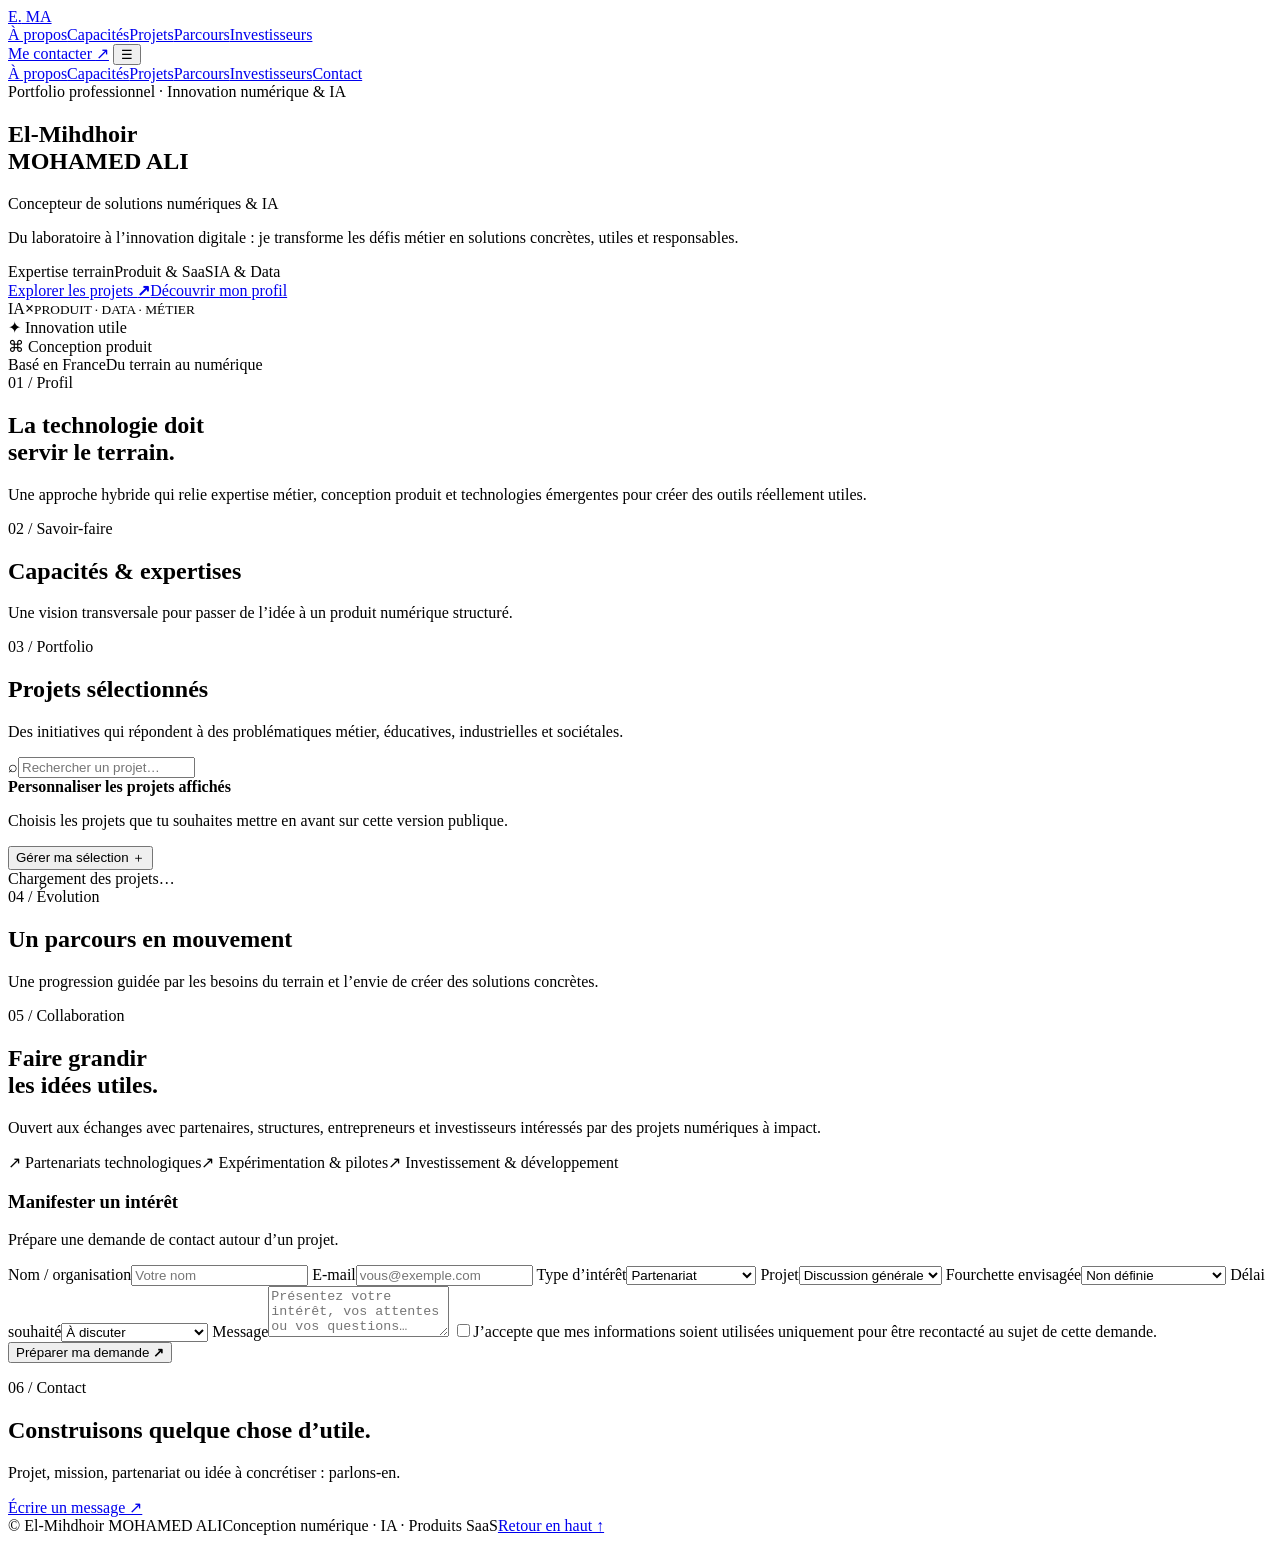
==== index.html @ 05692d75 "Rebuild portfolio with dynamic sections and accessible interactions" ====
<!doctype html>
<html lang="fr">
<head>
  <meta charset="utf-8"><meta name="viewport" content="width=device-width,initial-scale=1">
  <meta name="theme-color" content="#09142b">
  <meta name="description" content="El-Mihdhoir MOHAMED ALI — Concepteur de solutions numériques, produits SaaS et IA.">
  <title>El-Mihdhoir MOHAMED ALI — Portfolio</title>
  <link rel="preconnect" href="https://fonts.googleapis.com"><link rel="preconnect" href="https://fonts.gstatic.com" crossorigin>
  <link href="https://fonts.googleapis.com/css2?family=DM+Sans:wght@400;500;600;700&family=Manrope:wght@500;600;700;800&display=swap" rel="stylesheet">
  <link rel="stylesheet" href="styles.css">
  <script src="app.js" defer></script>
</head>
<body>
<header class="site-header"><div class="container nav">
  <a class="brand" href="#home" aria-label="Accueil">E<span>.</span> MA</a>
  <nav class="nav-links" aria-label="Navigation principale"><a href="#about">À propos</a><a href="#capabilities">Capacités</a><a href="#projects">Projets</a><a href="#journey">Parcours</a><a href="#investors">Investisseurs</a></nav>
  <a class="nav-cta" href="#contact">Me contacter <span>↗</span></a>
  <button class="mobile-menu" id="mobile-menu" aria-expanded="false" aria-label="Ouvrir le menu">☰</button>
</div><nav class="mobile-nav" id="mobile-nav" aria-label="Menu mobile"><a href="#about">À propos</a><a href="#capabilities">Capacités</a><a href="#projects">Projets</a><a href="#journey">Parcours</a><a href="#investors">Investisseurs</a><a href="#contact">Contact</a></nav></header>
<main>
<section class="hero" id="home"><div class="container hero-grid">
 <div class="hero-copy"><div class="eyebrow"><span class="live-dot"></span> Portfolio professionnel · Innovation numérique & IA</div>
 <h1>El-Mihdhoir<br><span>MOHAMED ALI</span></h1><div class="hero-role" id="hero-headline">Concepteur de solutions numériques & IA</div>
 <p class="hero-intro" id="hero-intro">Du laboratoire à l’innovation digitale : je transforme les défis métier en solutions concrètes, utiles et responsables.</p>
 <div class="hero-pills"><span>Expertise terrain</span><span>Produit & SaaS</span><span>IA & Data</span></div>
 <div class="hero-actions"><a class="button primary" href="#projects">Explorer les projets <b>↗</b></a><a class="button ghost" href="#about">Découvrir mon profil</a></div>
 </div>
 <aside class="hero-visual"><div class="orbit orbit-one"></div><div class="orbit orbit-two"></div><div class="visual-core"><span>IA</span><strong>×</strong><small>PRODUIT · DATA · MÉTIER</small></div><div class="float-chip chip-top">✦ Innovation utile</div><div class="float-chip chip-bottom">⌘ Conception produit</div></aside>
</div><div class="container hero-bottom"><span>Basé en France</span><span class="hero-line"></span><span>Du terrain au numérique</span></div></section>
<section class="intro-strip" id="about"><div class="container intro-grid"><div><div class="section-kicker">01 / Profil</div><h2>La technologie doit<br><span>servir le terrain.</span></h2></div><div><p id="profile-approach" class="section-lead">Une approche hybride qui relie expertise métier, conception produit et technologies émergentes pour créer des outils réellement utiles.</p><div id="profile-highlights" class="highlight-list"></div></div></div></section>
<section class="section dark-section" id="capabilities"><div class="container"><div class="section-heading"><div><div class="section-kicker">02 / Savoir-faire</div><h2>Capacités & <span>expertises</span></h2></div><p>Une vision transversale pour passer de l’idée à un produit numérique structuré.</p></div><div id="skills-grid" class="skills-grid"></div></div></section>
<section class="section projects-section" id="projects"><div class="container">
 <div class="section-heading"><div><div class="section-kicker">03 / Portfolio</div><h2>Projets <span>sélectionnés</span></h2></div><p>Des initiatives qui répondent à des problématiques métier, éducatives, industrielles et sociétales.</p></div>
 <div class="project-toolbar"><label class="search-box"><span>⌕</span><input id="project-search" type="search" placeholder="Rechercher un projet…" aria-label="Rechercher un projet"></label><div id="category-filters" class="filter-list" aria-label="Filtrer par catégorie"></div></div>
 <div class="customize-panel"><div><strong>Personnaliser les projets affichés</strong><p>Choisis les projets que tu souhaites mettre en avant sur cette version publique.</p></div><button class="text-button" id="toggle-customizer" aria-expanded="false">Gérer ma sélection <span>＋</span></button><div class="customizer-content" id="customizer-content" hidden><div class="customizer-actions"><button id="select-all" type="button">Tout afficher</button><button id="reset-selection" type="button">Réinitialiser</button></div><div id="project-picker" class="project-picker"></div><p class="small-note" id="selection-count" aria-live="polite"></p></div></div>
 <div id="project-grid" class="project-grid" aria-live="polite"><div class="loading">Chargement des projets…</div></div><p id="no-projects" class="empty-state" hidden>Aucun projet ne correspond à ta recherche.</p>
</div></section>
<section class="section journey-section" id="journey"><div class="container"><div class="section-heading"><div><div class="section-kicker">04 / Évolution</div><h2>Un parcours <span>en mouvement</span></h2></div><p>Une progression guidée par les besoins du terrain et l’envie de créer des solutions concrètes.</p></div><div id="journey-list" class="journey-list"></div></div></section>
<section class="section investor-section" id="investors"><div class="container investor-grid"><div><div class="section-kicker">05 / Collaboration</div><h2>Faire grandir<br><span>les idées utiles.</span></h2><p>Ouvert aux échanges avec partenaires, structures, entrepreneurs et investisseurs intéressés par des projets numériques à impact.</p><div class="investor-points"><span>↗ Partenariats technologiques</span><span>↗ Expérimentation & pilotes</span><span>↗ Investissement & développement</span></div></div><form id="investor-form" class="investor-form"><h3>Manifester un intérêt</h3><p>Prépare une demande de contact autour d’un projet.</p><div class="form-grid">
<label>Nom / organisation<input name="name" required autocomplete="name" placeholder="Votre nom"></label>
<label>E-mail<input name="email" type="email" required autocomplete="email" placeholder="vous@exemple.com"></label>
<label>Type d’intérêt<select name="interest"><option>Partenariat</option><option>Investissement</option><option>Collaboration</option><option>Accompagnement</option></select></label>
<label>Projet<select name="project" id="investor-project"><option value="Discussion générale">Discussion générale</option></select></label>
<label>Fourchette envisagée<select name="amount"><option>Non définie</option><option>Moins de 10 000 €</option><option>10 000 – 50 000 €</option><option>50 000 – 100 000 €</option><option>100 000 – 500 000 €</option><option>Plus de 500 000 €</option><option>À discuter</option></select></label>
<label>Délai souhaité<select name="timing"><option>À discuter</option><option>Immédiatement</option><option>Dans les 3 mois</option><option>Dans les 6 à 12 mois</option><option>Veille / exploration</option></select></label>
<label class="full">Message<textarea name="message" rows="3" placeholder="Présentez votre intérêt, vos attentes ou vos questions…"></textarea></label>
<label class="consent full"><input type="checkbox" required>J’accepte que mes informations soient utilisées uniquement pour être recontacté au sujet de cette demande.</label>
<button class="button primary full" type="submit">Préparer ma demande <b>↗</b></button><p id="investor-result" class="form-message full" aria-live="polite"></p>
</div></form></div></section>
<section class="contact-section" id="contact"><div class="container contact-card"><div><div class="section-kicker">06 / Contact</div><h2>Construisons quelque chose <span>d’utile.</span></h2><p>Projet, mission, partenariat ou idée à concrétiser : parlons-en.</p></div><div class="contact-actions"><a class="button primary" id="email-link" href="mailto:contact@elmi-portfolio.fr">Écrire un message ↗</a><div id="social-links" class="social-links"></div></div></div></section>
</main>
<footer><div class="container footer-content"><span>© <span id="year"></span> El-Mihdhoir MOHAMED ALI</span><span>Conception numérique · IA · Produits SaaS</span><a href="#home">Retour en haut ↑</a></div></footer>
<div class="modal-backdrop" id="project-modal" hidden><section class="project-modal" role="dialog" aria-modal="true" aria-labelledby="modal-title"><div class="modal-top"><span class="status-badge" id="modal-status">Projet</span><button id="modal-close" class="modal-close" aria-label="Fermer la fiche">×</button></div><div class="modal-category" id="modal-category"></div><h2 id="modal-title"></h2><p id="modal-lead" class="modal-lead"></p><div id="modal-tags" class="modal-tags"></div><div id="modal-details" class="modal-details"></div></section></div>
</body></html>
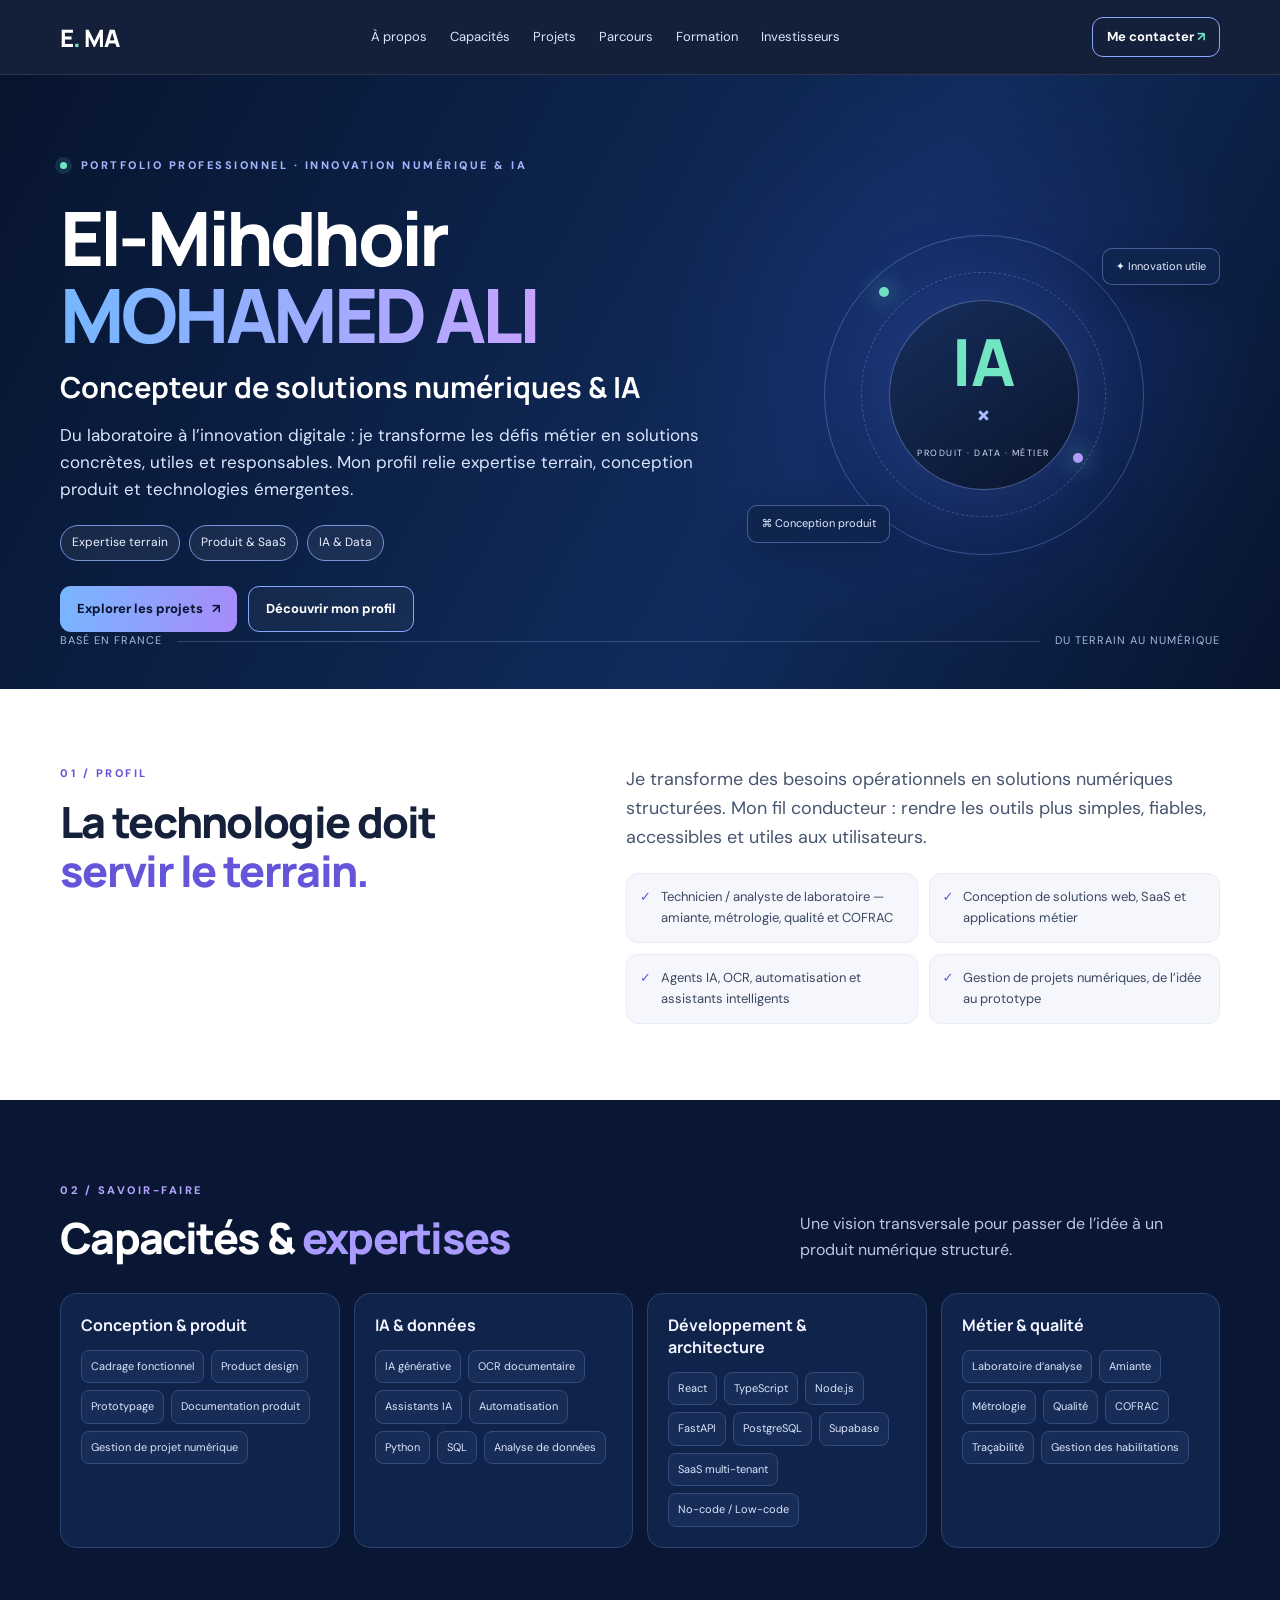
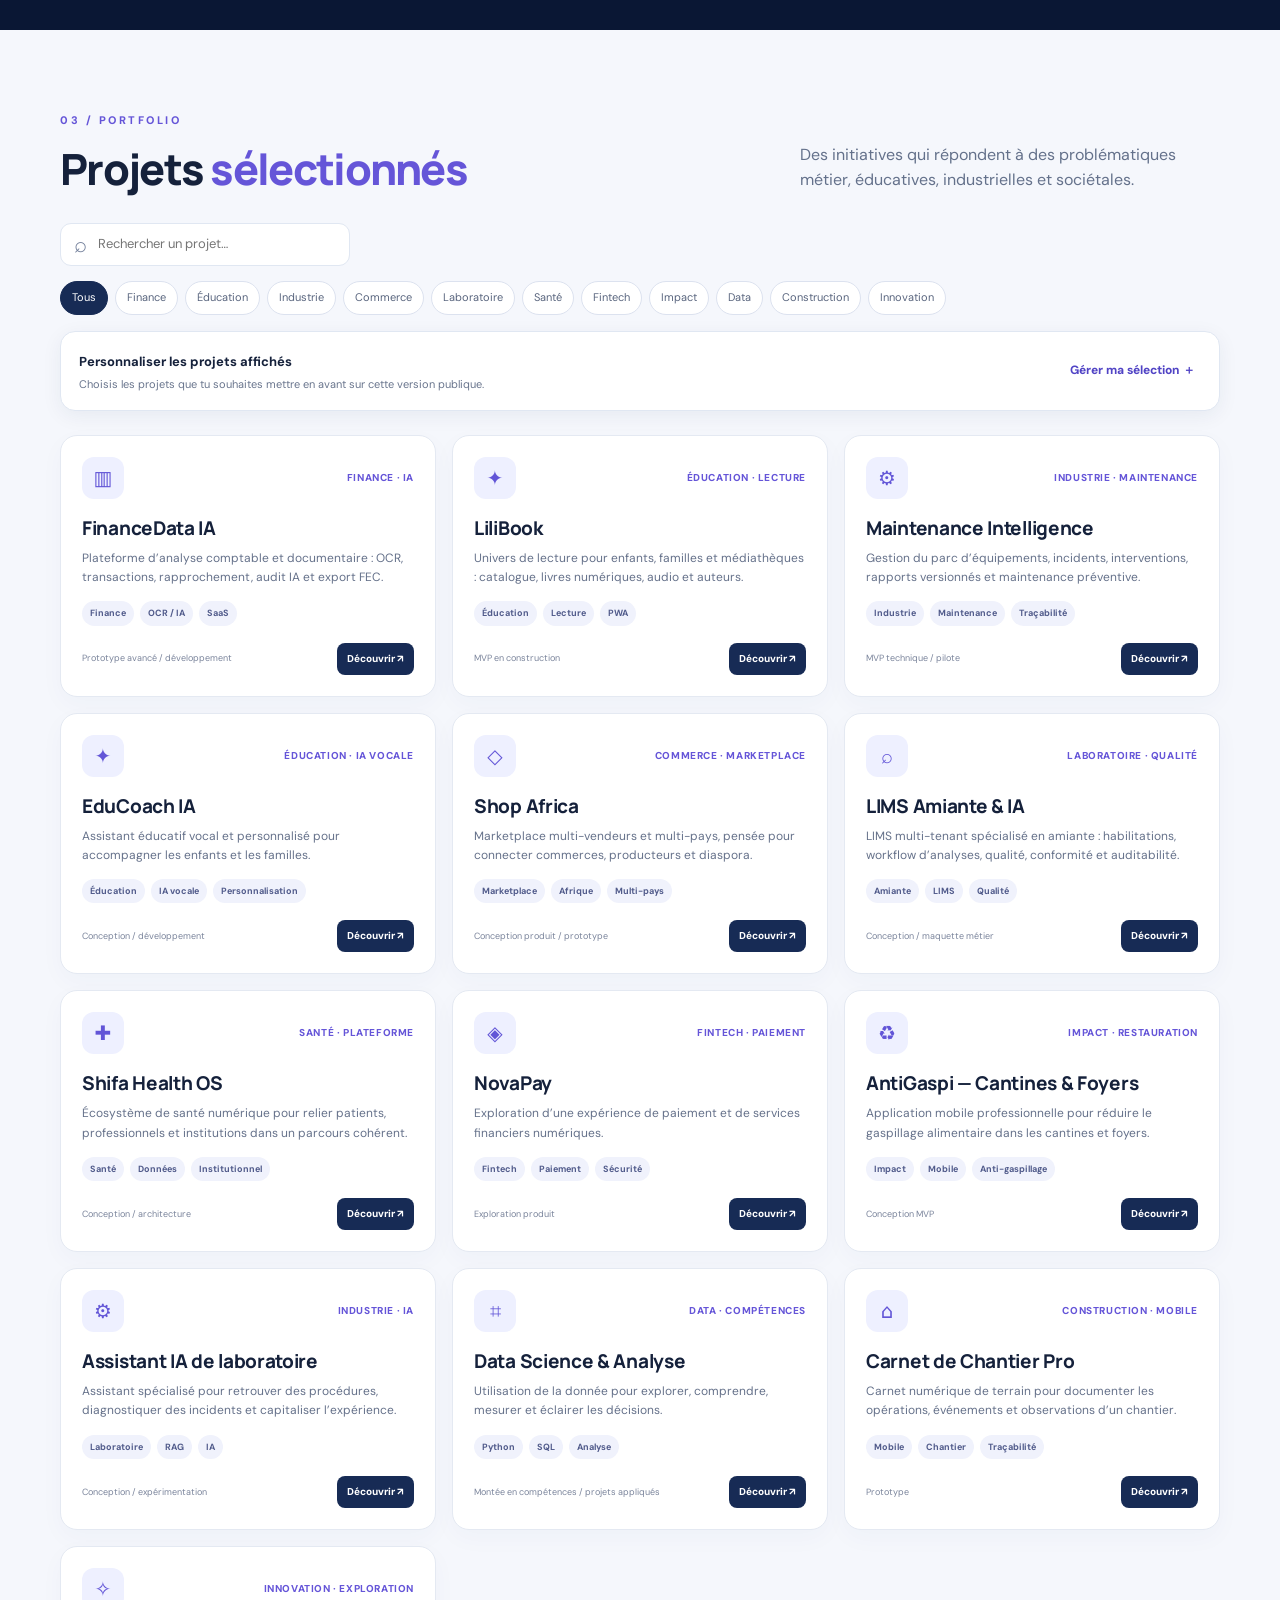
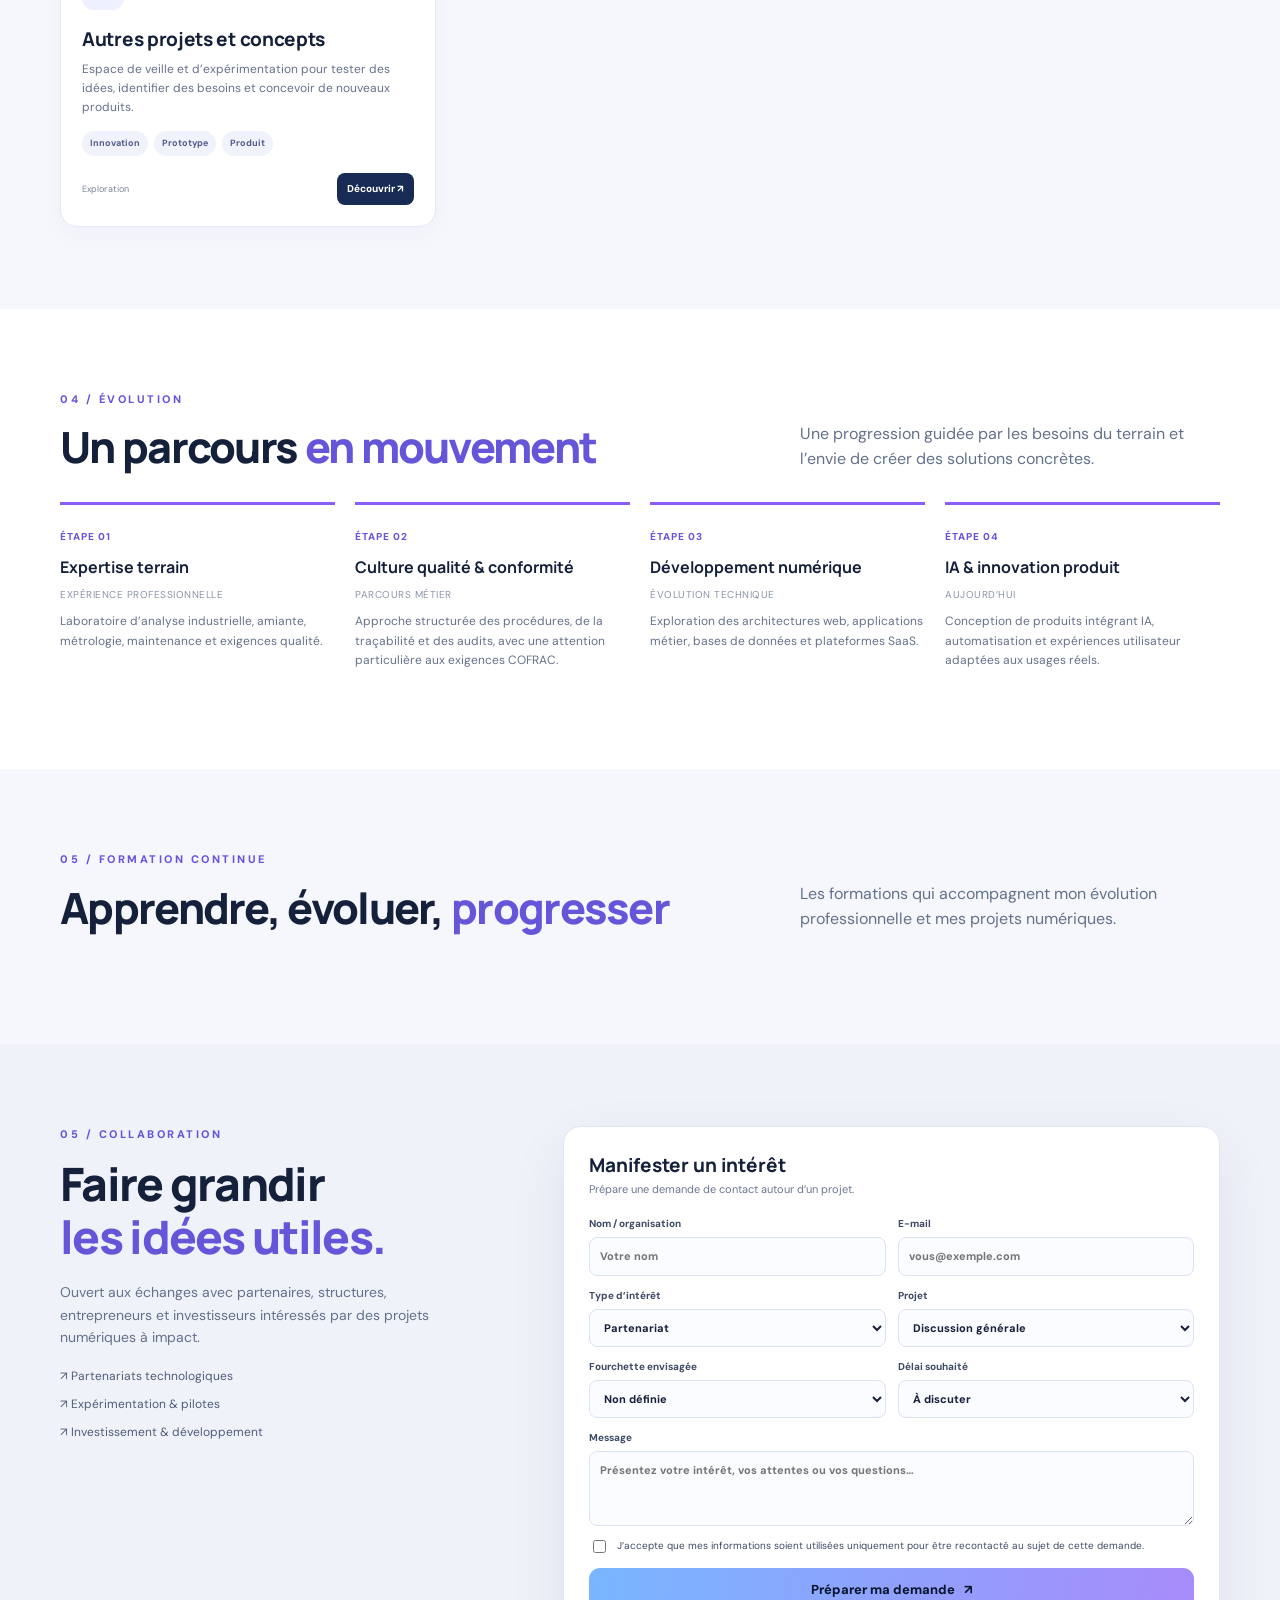
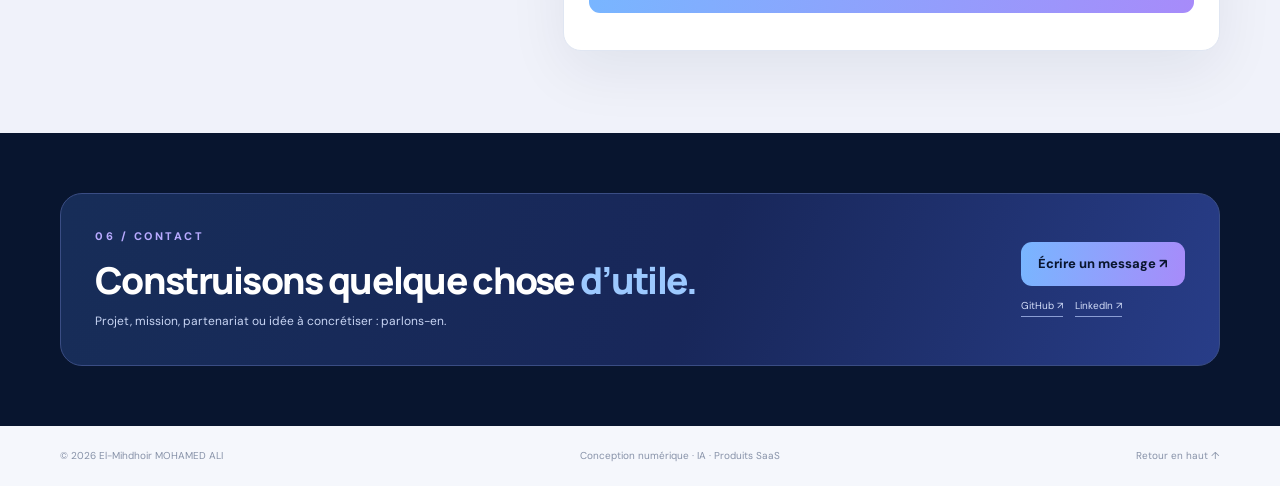
==== commit 0d7234d4: "Add dedicated training section to portfolio" ====
--- a/index.html
+++ b/index.html
@@ -13,7 +13,7 @@
 <body>
 <header class="site-header"><div class="container nav">
   <a class="brand" href="#home" aria-label="Accueil">E<span>.</span> MA</a>
-  <nav class="nav-links" aria-label="Navigation principale"><a href="#about">À propos</a><a href="#capabilities">Capacités</a><a href="#projects">Projets</a><a href="#journey">Parcours</a><a href="#investors">Investisseurs</a></nav>
+  <nav class="nav-links" aria-label="Navigation principale"><a href="#about">À propos</a><a href="#capabilities">Capacités</a><a href="#projects">Projets</a><a href="#journey">Parcours</a><a href="#training">Formation</a><a href="#investors">Investisseurs</a></nav>
   <a class="nav-cta" href="#contact">Me contacter <span>↗</span></a>
   <button class="mobile-menu" id="mobile-menu" aria-expanded="false" aria-label="Ouvrir le menu">☰</button>
 </div><nav class="mobile-nav" id="mobile-nav" aria-label="Menu mobile"><a href="#about">À propos</a><a href="#capabilities">Capacités</a><a href="#projects">Projets</a><a href="#journey">Parcours</a><a href="#investors">Investisseurs</a><a href="#contact">Contact</a></nav></header>
@@ -36,6 +36,7 @@
  <div id="project-grid" class="project-grid" aria-live="polite"><div class="loading">Chargement des projets…</div></div><p id="no-projects" class="empty-state" hidden>Aucun projet ne correspond à ta recherche.</p>
 </div></section>
 <section class="section journey-section" id="journey"><div class="container"><div class="section-heading"><div><div class="section-kicker">04 / Évolution</div><h2>Un parcours <span>en mouvement</span></h2></div><p>Une progression guidée par les besoins du terrain et l’envie de créer des solutions concrètes.</p></div><div id="journey-list" class="journey-list"></div></div></section>
+<section class="section training-section" id="training"><div class="container"><div class="section-heading"><div><div class="section-kicker">05 / Formation continue</div><h2>Apprendre, évoluer, <span>progresser</span></h2></div><p>Les formations qui accompagnent mon évolution professionnelle et mes projets numériques.</p></div><div id="training-list" class="training-list"></div></div></section>
 <section class="section investor-section" id="investors"><div class="container investor-grid"><div><div class="section-kicker">05 / Collaboration</div><h2>Faire grandir<br><span>les idées utiles.</span></h2><p>Ouvert aux échanges avec partenaires, structures, entrepreneurs et investisseurs intéressés par des projets numériques à impact.</p><div class="investor-points"><span>↗ Partenariats technologiques</span><span>↗ Expérimentation & pilotes</span><span>↗ Investissement & développement</span></div></div><form id="investor-form" class="investor-form"><h3>Manifester un intérêt</h3><p>Prépare une demande de contact autour d’un projet.</p><div class="form-grid">
 <label>Nom / organisation<input name="name" required autocomplete="name" placeholder="Votre nom"></label>
 <label>E-mail<input name="email" type="email" required autocomplete="email" placeholder="vous@exemple.com"></label>
--- a/styles.css
+++ b/styles.css
@@ -0,0 +1,16 @@
+:root{--navy:#07142e;--navy2:#10234a;--blue:#79a9ff;--violet:#a78bfa;--mint:#72e5c2;--ink:#15213b;--muted:#64718b;--paper:#f5f7fc;--line:#e0e7f2;--white:#fff;--shadow:0 20px 60px #0b1b3a12}
+*{box-sizing:border-box}html{scroll-behavior:smooth;scroll-padding-top:82px}body{margin:0;font-family:"DM Sans",system-ui,sans-serif;color:var(--ink);background:var(--paper);line-height:1.6}a{color:inherit;text-decoration:none}button,input,select,textarea{font:inherit}button{cursor:pointer}.container{width:min(1160px,92%);margin:auto}
+.site-header{position:sticky;top:0;z-index:30;background:#08152ff2;color:white;border-bottom:1px solid #ffffff18;backdrop-filter:blur(16px)}.nav{height:74px;display:flex;align-items:center;justify-content:space-between;gap:22px}.brand{font:800 24px Manrope,sans-serif;letter-spacing:-1px}.brand span{color:var(--mint)}.nav-links{display:flex;gap:23px;color:#dbe5ff;font-size:13px}.nav-links a:hover,.mobile-nav a:hover{color:var(--mint)}.nav-cta{border:1px solid #8aa7ff;border-radius:11px;padding:9px 14px;font-weight:700;font-size:13px}.nav-cta span{color:var(--mint)}.mobile-menu,.mobile-nav{display:none}
+.hero{background:radial-gradient(circle at 75% 45%,#293b9566 0,transparent 30%),linear-gradient(118deg,#07142e,#102b5b 62%,#07142e);color:white;padding:82px 0 25px;overflow:hidden}.hero-grid{display:grid;grid-template-columns:1.15fr .85fr;align-items:center;gap:48px;min-height:470px}.eyebrow,.section-kicker{text-transform:uppercase;letter-spacing:2.5px;font-size:11px;font-weight:800;color:#a5b4fc}.live-dot{display:inline-block;width:7px;height:7px;background:var(--mint);border-radius:50%;margin-right:8px;box-shadow:0 0 0 5px #72e5c220}.hero h1{font:800 clamp(43px,6.5vw,75px)/1.03 Manrope,sans-serif;letter-spacing:-3.8px;margin:24px 0 12px}.hero h1 span{background:linear-gradient(90deg,#75b7ff,#c4a3ff);color:transparent;background-clip:text}.hero-role{font:700 clamp(20px,2.5vw,29px)/1.2 Manrope,sans-serif;margin:17px 0}.hero-intro{max-width:640px;color:#dce6ff;font-size:17px}.hero-pills{display:flex;flex-wrap:wrap;gap:9px;margin:22px 0}.hero-pills span{border:1px solid #7893d6;border-radius:99px;padding:7px 11px;font-size:12px;background:#ffffff10;color:#eaf0ff}.hero-actions{display:flex;flex-wrap:wrap;gap:11px;margin-top:25px}.button{display:inline-flex;align-items:center;justify-content:center;gap:9px;border:1px solid #8aa7ff;border-radius:11px;padding:12px 17px;font-weight:750;font-size:13px;transition:.2s}.button:hover{transform:translateY(-2px)}.button.primary{background:linear-gradient(100deg,#78b6ff,#a78bfa);color:#09152e;border:0}.button.ghost{color:white;background:#ffffff0a}.hero-visual{height:390px;display:grid;place-items:center;position:relative}.orbit{position:absolute;border:1px solid #91aaff55;border-radius:50%;aspect-ratio:1}.orbit-one{width:320px;animation:turn 36s linear infinite}.orbit-two{width:245px;border-style:dashed;animation:turn 28s linear infinite reverse}.orbit-one:before,.orbit-two:after{content:"";position:absolute;width:10px;height:10px;border-radius:50%;background:var(--mint);box-shadow:0 0 22px var(--mint);top:16%;left:17%}.orbit-two:after{background:#b9a0ff;top:auto;left:auto;right:9%;bottom:22%}.visual-core{z-index:1;width:190px;height:190px;border-radius:50%;background:linear-gradient(145deg,#172e5c,#09152d);border:1px solid #7893d688;box-shadow:0 0 85px #4367c344;display:flex;align-items:center;justify-content:center;flex-direction:column}.visual-core span{font:800 65px Manrope;color:var(--mint);line-height:1}.visual-core strong{font-size:26px;color:#aabaff}.visual-core small{font-size:9px;letter-spacing:1.5px;color:#d4defc;margin-top:11px}.float-chip{position:absolute;border:1px solid #9aafff66;background:#10254de8;padding:9px 13px;border-radius:10px;font-size:11px;color:#e6edff;box-shadow:0 12px 35px #0003}.chip-top{top:48px;right:0}.chip-bottom{bottom:47px;left:0}.hero-bottom{display:flex;align-items:center;gap:15px;color:#a9badc;font-size:11px;letter-spacing:1px;text-transform:uppercase;padding:0 0 14px}.hero-line{height:1px;background:#9fb4e444;flex:1}
+.intro-strip{background:white;padding:76px 0}.intro-grid{display:grid;grid-template-columns:.9fr 1.1fr;gap:80px;align-items:start}.section-kicker{color:#6555d8;margin-bottom:14px}.intro-grid h2,.section-heading h2,.investor-grid h2,.contact-card h2{font:800 clamp(29px,4vw,43px)/1.15 Manrope,sans-serif;letter-spacing:-1.7px;margin:0}.intro-grid h2 span,.section-heading h2 span,.investor-grid h2 span,.contact-card h2 span{color:#6555d8}.section-lead{font-size:18px;color:#475570;margin:0 0 22px;max-width:690px}.highlight-list{display:grid;grid-template-columns:1fr 1fr;gap:11px}.highlight-item{display:flex;gap:10px;color:#3b4862;font-size:13px;padding:13px;background:#f6f7fc;border:1px solid #e8ebf5;border-radius:12px}.highlight-item b{color:#6555d8}
+.section{padding:82px 0}.dark-section{background:#0a1734;color:white}.section-heading{display:flex;align-items:end;justify-content:space-between;gap:28px;margin-bottom:30px}.section-heading>p{max-width:420px;color:#64718b;margin:0}.dark-section .section-heading>p{color:#b9c7e5}.dark-section .section-kicker{color:#b3a6ff}.dark-section .section-heading h2 span{color:#a99aff}
+.skills-grid{display:grid;grid-template-columns:repeat(4,1fr);gap:14px}.skill-group{background:#10234a;border:1px solid #29416d;border-radius:16px;padding:20px}.skill-group h3{margin:0 0 14px;font:700 16px Manrope;color:#f2f5ff}.skill-tags{display:flex;flex-wrap:wrap;gap:7px}.skill-tags span{padding:7px 9px;background:#172c56;border:1px solid #334b7d;border-radius:8px;color:#dce6ff;font-size:11px}
+.projects-section{background:#f5f7fc}.project-toolbar{display:flex;gap:15px;align-items:center;justify-content:space-between;flex-wrap:wrap;margin:5px 0 16px}.search-box{display:flex;gap:9px;align-items:center;background:white;border:1px solid var(--line);border-radius:11px;padding:0 13px;min-width:min(100%,290px);height:43px;flex:0 1 290px;color:#727f9a}.search-box span{font-size:22px}.search-box input{border:0;outline:0;width:100%;background:transparent;color:var(--ink);font-size:13px}.filter-list{display:flex;gap:7px;flex-wrap:wrap}.filter-chip{border:1px solid #dce2ef;background:#fff;border-radius:99px;padding:7px 11px;font-size:11px;color:#59657e}.filter-chip[aria-pressed=true]{background:#172b55;color:white;border-color:#172b55}.customize-panel{background:#fff;border:1px solid var(--line);border-radius:15px;padding:16px 18px;margin-bottom:24px;display:grid;grid-template-columns:1fr auto;gap:8px;box-shadow:0 5px 20px #142b5410}.customize-panel strong{font-size:13px}.customize-panel p{font-size:11px;color:#69758d;margin:3px 0 0}.text-button{border:0;background:transparent;color:#5144c5;font-size:12px;font-weight:800}.customizer-content{grid-column:1/-1;border-top:1px solid #edf0f7;padding-top:13px;margin-top:8px}.customizer-actions{display:flex;gap:8px;margin-bottom:11px}.customizer-actions button{border:1px solid #dce2f2;background:#f8f9fd;color:#3e4b68;border-radius:8px;padding:6px 10px;font-size:11px}.project-picker{display:flex;flex-wrap:wrap;gap:8px}.project-option{display:flex;align-items:center;gap:7px;padding:7px 10px;border:1px solid #e1e6f1;border-radius:9px;font-size:11px;color:#394760}.project-option input{accent-color:#5b4ce2}.small-note{font-size:10px;color:#68748d;margin:10px 0 0}.project-grid{display:grid;grid-template-columns:repeat(3,1fr);gap:16px}.project-card{background:white;border:1px solid #e4e9f2;border-radius:17px;padding:21px;min-height:260px;display:flex;flex-direction:column;box-shadow:0 8px 24px #1d3a7508;transition:.23s}.project-card:hover{transform:translateY(-4px);box-shadow:var(--shadow);border-color:#c9ccf4}.card-topline{display:flex;justify-content:space-between;align-items:center;gap:10px}.project-icon{width:42px;height:42px;border-radius:12px;background:#eef0ff;color:#6255d7;display:grid;place-items:center;font-size:20px}.project-category{font-size:10px;color:#6555d8;font-weight:800;text-transform:uppercase;letter-spacing:.6px}.project-card h3{font:750 19px Manrope,sans-serif;margin:16px 0 8px;letter-spacing:-.3px}.project-card p{font-size:12px;color:#65718a;margin:0;line-height:1.6}.card-tags{display:flex;flex-wrap:wrap;gap:6px;margin-top:14px}.card-tags span{font-size:9px;padding:5px 8px;border-radius:99px;background:#f0f2fc;color:#515b8b;font-weight:700}.card-bottom{display:flex;align-items:center;justify-content:space-between;gap:10px;margin-top:auto;padding-top:17px}.status-text{font-size:9px;color:#7a849b}.details-button{border:0;background:#172b55;color:white;border-radius:8px;padding:8px 10px;font-size:10px;font-weight:800}.details-button:hover{background:#4b42b7}.empty-state,.loading{text-align:center;padding:35px;color:#68748d;font-size:13px}
+.journey-section{background:white}.journey-list{display:grid;grid-template-columns:repeat(4,1fr);gap:20px}.journey-item{border-top:3px solid #8b5cf6;padding:17px 0}.journey-item .journey-index{font-size:10px;color:#6555d8;font-weight:800;letter-spacing:1px}.journey-item h3{font:700 16px Manrope;margin:9px 0}.journey-item .journey-date{color:#8a94a8;font-size:10px;text-transform:uppercase;letter-spacing:.5px}.journey-item p{font-size:12px;color:#65718a;margin:9px 0 0}
+.investor-section{background:#f0f2fa}.investor-grid{display:grid;grid-template-columns:.8fr 1.2fr;gap:65px;align-items:start}.investor-grid h2{font-size:clamp(32px,4vw,46px)}.investor-grid>div>p{color:#65718a;max-width:420px;font-size:14px;margin:18px 0}.investor-points{display:grid;gap:9px;color:#4f5c79;font-size:12px}.investor-form{background:white;padding:25px;border:1px solid #e0e6f2;border-radius:18px;box-shadow:var(--shadow)}.investor-form h3{font:750 19px Manrope;margin:0}.investor-form>p{font-size:11px;color:#6b7790;margin:3px 0 17px}.form-grid{display:grid;grid-template-columns:1fr 1fr;gap:12px}.form-grid label{display:grid;gap:5px;font-size:10px;font-weight:750;color:#3e4b66}.form-grid input,.form-grid select,.form-grid textarea{min-width:0;width:100%;border:1px solid #dce3f0;border-radius:8px;padding:10px;background:#fbfcff;color:#17213b;font-size:11px;outline-color:#9689f0}.form-grid .full{grid-column:1/-1}.form-grid .consent{display:flex;align-items:flex-start;gap:8px;font-weight:400;line-height:1.5}.consent input{width:auto;margin-top:2px}.form-message{font-size:11px;color:#4b42b7;margin:0}
+.contact-section{padding:60px 0;background:#08152f}.contact-card{display:flex;justify-content:space-between;align-items:center;gap:35px;background:linear-gradient(110deg,#172d58,#18275a 55%,#283d88);color:white;border:1px solid #3a4d84;border-radius:22px;padding:34px}.contact-card .section-kicker{color:#b8aaff}.contact-card h2{font-size:clamp(25px,3vw,37px)}.contact-card h2 span{color:#9cc9ff}.contact-card p{font-size:12px;color:#c8d5f4;margin:10px 0 0}.contact-actions{display:flex;flex-direction:column;align-items:flex-start;gap:12px}.social-links{display:flex;gap:12px;flex-wrap:wrap}.social-links a{font-size:10px;color:#d3ddf8;border-bottom:1px solid #8b9ed4;padding-bottom:2px}.footer-content{display:flex;justify-content:space-between;gap:15px;flex-wrap:wrap;padding:22px 0;color:#8792a8;font-size:10px}
+.modal-backdrop{position:fixed;inset:0;z-index:60;background:#06112ee0;backdrop-filter:blur(7px);display:flex;justify-content:center;align-items:center;padding:20px}.modal-backdrop[hidden]{display:none}.project-modal{width:min(860px,100%);max-height:90vh;overflow:auto;background:#fff;border-radius:20px;padding:28px;color:#17213b;box-shadow:0 30px 90px #0005}.modal-top{display:flex;align-items:center;justify-content:space-between}.status-badge{background:#eff2ff;color:#4c43b5;padding:6px 10px;border-radius:99px;font-size:10px;font-weight:800}.modal-close{border:0;background:#eef1f8;border-radius:9px;width:36px;height:36px;font-size:22px;color:#34415e}.modal-category{color:#6555d8;text-transform:uppercase;font-size:10px;letter-spacing:1px;font-weight:800;margin-top:17px}.project-modal h2{font:800 30px Manrope;margin:6px 0}.modal-lead{font-size:14px;color:#586581;line-height:1.65}.modal-tags{display:flex;flex-wrap:wrap;gap:6px;margin:14px 0}.modal-tags span{background:#edf0ff;color:#5046af;border-radius:99px;padding:6px 9px;font-size:10px;font-weight:700}.modal-details{display:grid;grid-template-columns:1fr 1fr;gap:12px;margin-top:19px}.modal-block{background:#f6f7fc;border:1px solid #e6eaf3;border-radius:12px;padding:14px}.modal-block h3{font:750 13px Manrope;margin:0 0 8px}.modal-block p,.modal-block li{font-size:11px;color:#5b6780;line-height:1.6}.modal-block p{margin:0}.modal-block ul{margin:0;padding-left:17px}
+@keyframes turn{to{transform:rotate(360deg)}}
+@media(max-width:900px){.nav-links{gap:13px}.nav-links a{font-size:11px}.hero-grid{grid-template-columns:1fr .7fr;gap:20px}.hero-visual{transform:scale(.85)}.skills-grid{grid-template-columns:repeat(2,1fr)}.project-grid{grid-template-columns:repeat(2,1fr)}.journey-list{grid-template-columns:repeat(2,1fr)}.investor-grid{gap:30px}}
+@media(max-width:680px){.nav{height:64px}.nav-links,.nav-cta{display:none}.mobile-menu{display:block;background:transparent;border:1px solid #ffffff44;color:white;border-radius:8px;padding:7px 10px}.mobile-nav.open{display:grid;gap:0;padding:5px 4% 15px}.mobile-nav a{padding:9px 0;color:#dbe5ff;font-size:13px;border-top:1px solid #ffffff12}.hero{padding:53px 0 20px}.hero-grid{grid-template-columns:1fr}.hero-visual{height:300px;transform:scale(.82);margin:-10px auto}.hero h1{font-size:clamp(39px,12vw,58px);letter-spacing:-2.5px}.hero-intro{font-size:14px}.intro-strip,.section{padding:55px 0}.intro-grid,.investor-grid{grid-template-columns:1fr;gap:22px}.section-heading{align-items:flex-start;flex-direction:column;gap:12px}.section-heading h2,.intro-grid h2{font-size:32px}.project-grid{grid-template-columns:1fr}.project-card{min-height:230px}.journey-list{grid-template-columns:1fr 1fr;gap:12px}.highlight-list{grid-template-columns:1fr}.contact-card{align-items:flex-start;flex-direction:column;padding:25px}.contact-actions{align-items:flex-start}.modal-details{grid-template-columns:1fr}.project-modal{padding:20px}.project-modal h2{font-size:24px}.form-grid{grid-template-columns:1fr}.form-grid .full{grid-column:auto}.customize-panel{grid-template-columns:1fr}.text-button{justify-self:start;padding:6px 0}}
+@media(prefers-reduced-motion:reduce){*,*::before,*::after{scroll-behavior:auto!important;animation-duration:.01ms!important;transition-duration:.01ms!important}}
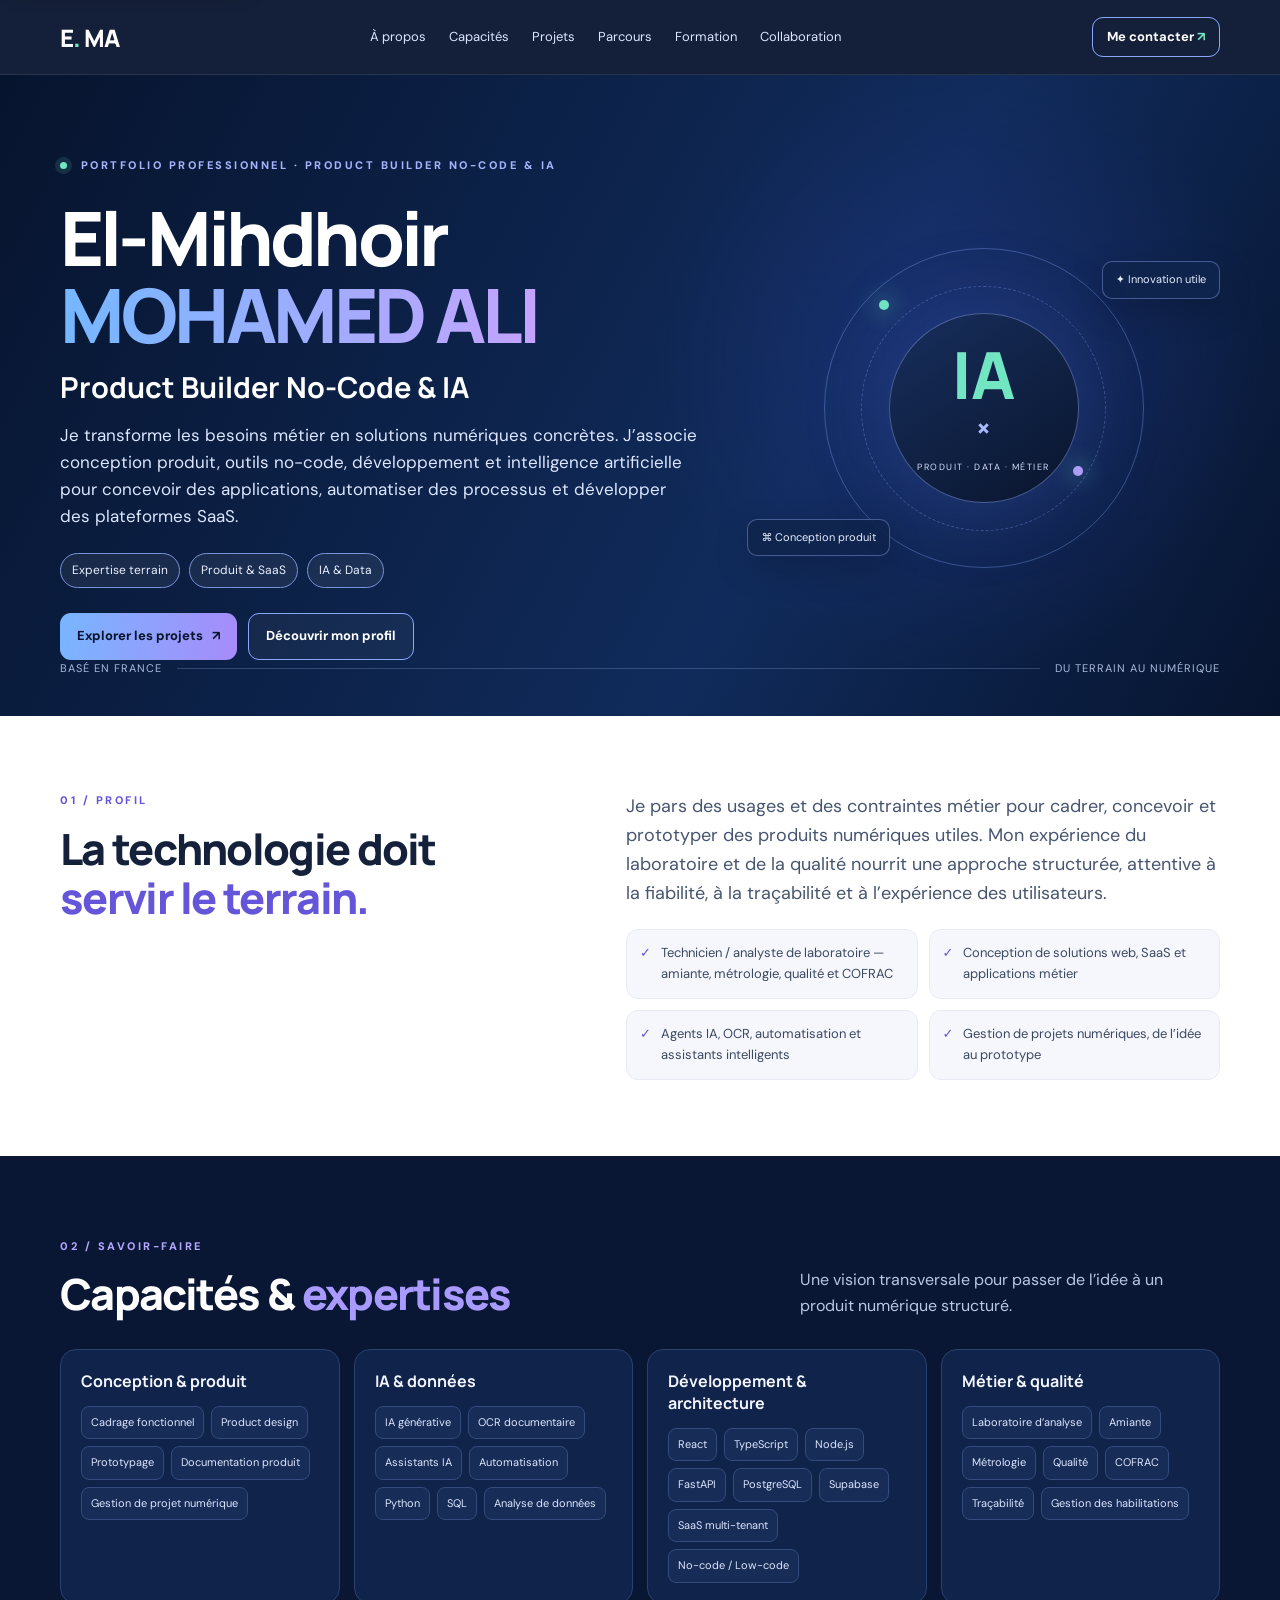
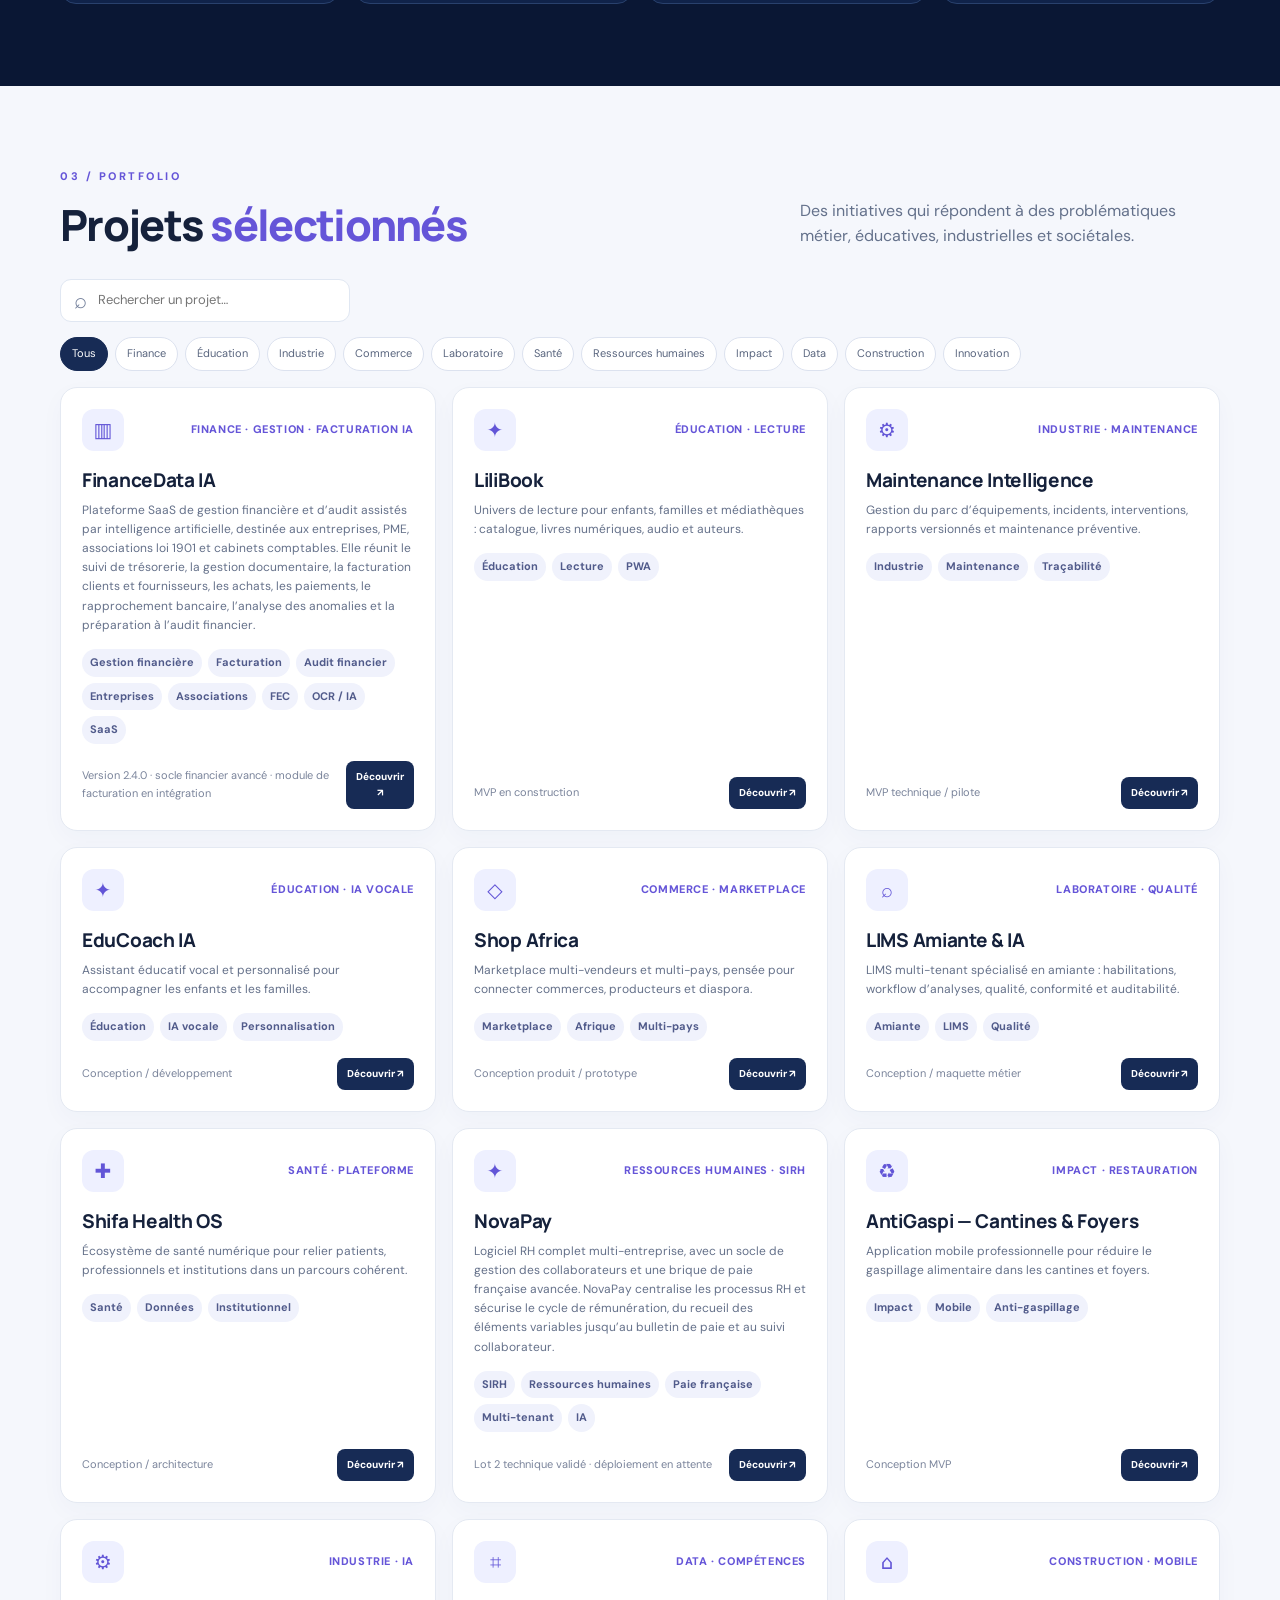
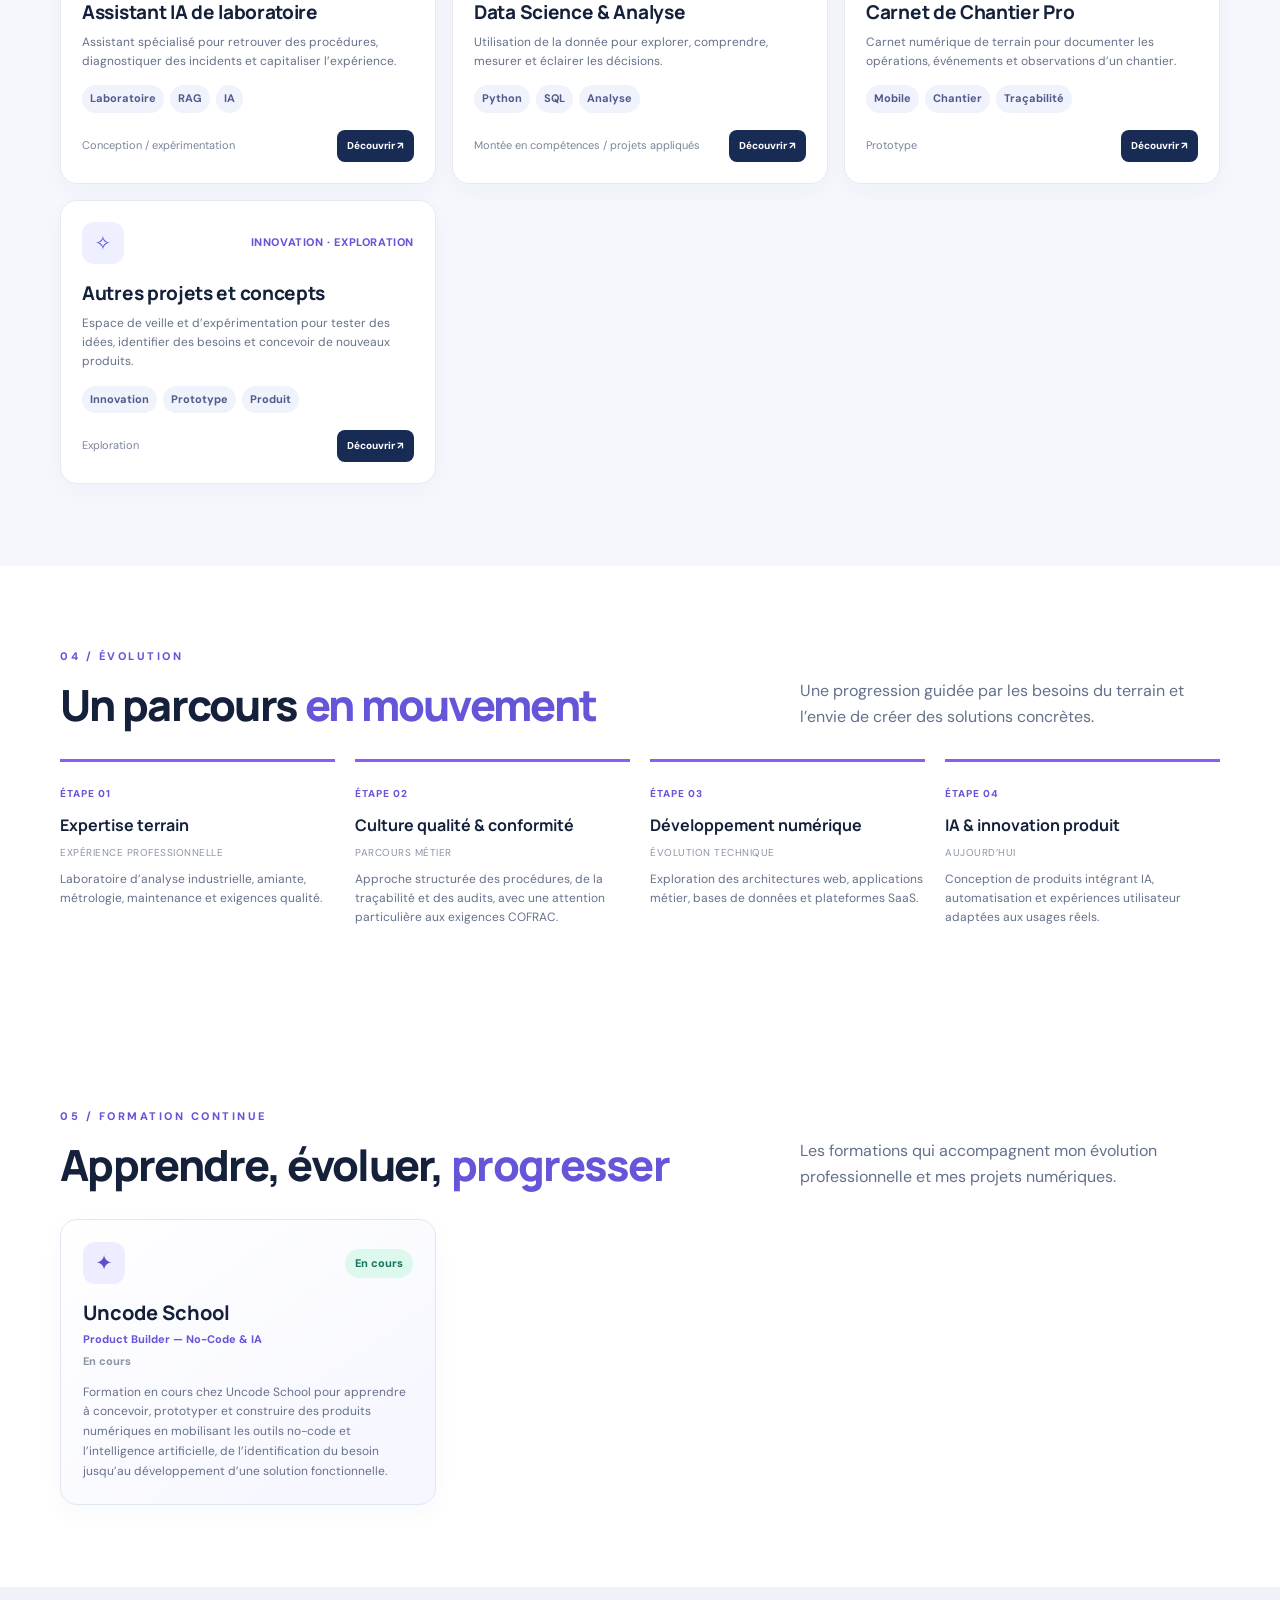
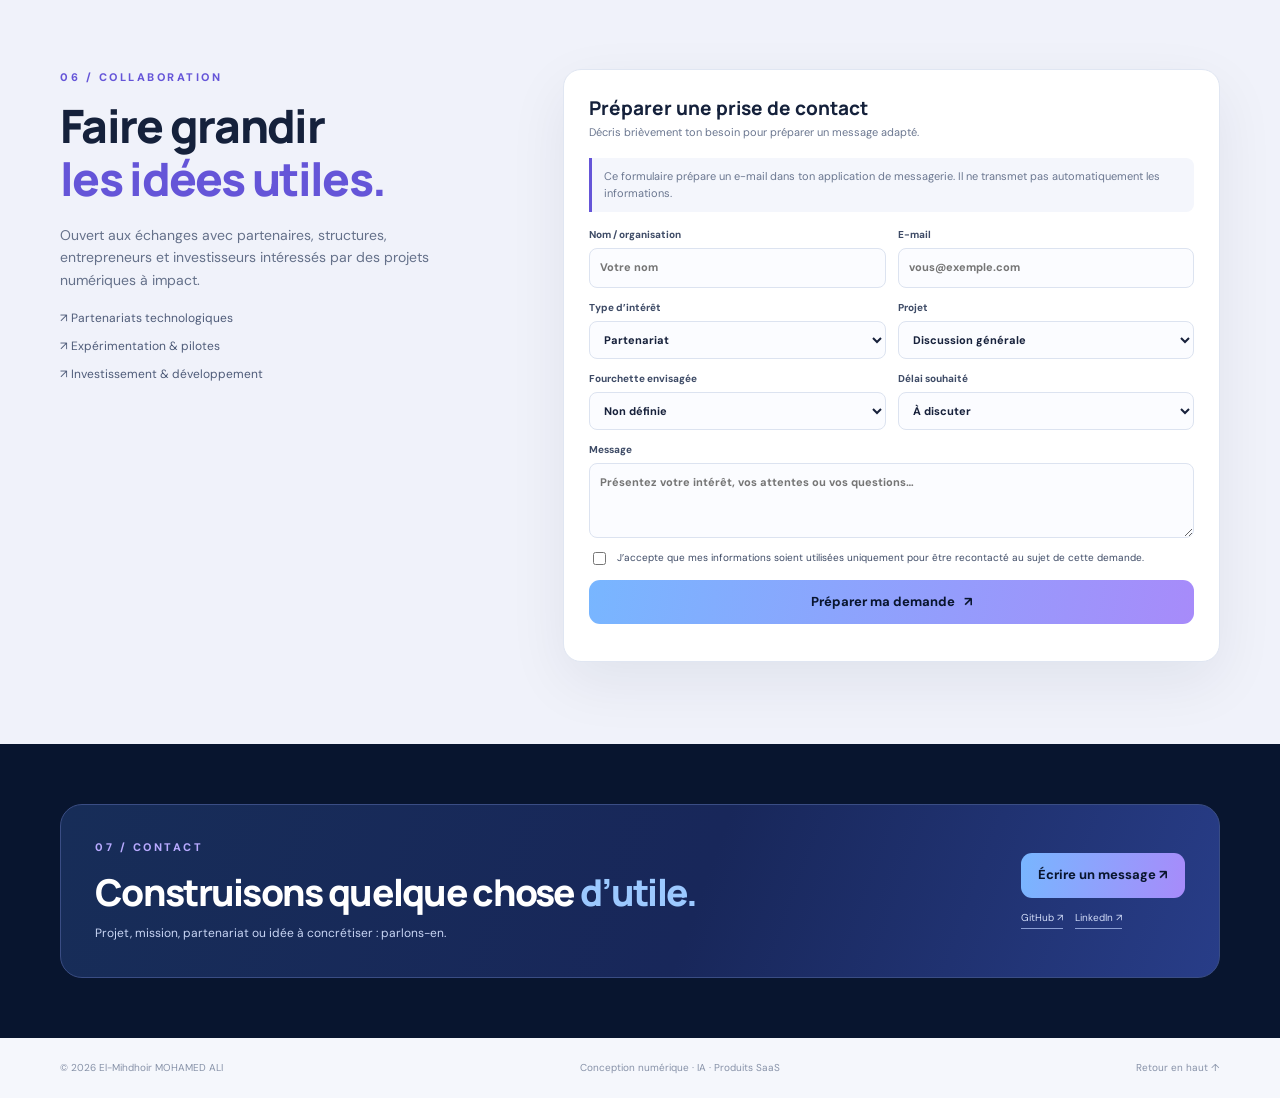
==== commit b5231dcf: "Improve portfolio accessibility, SEO and data resilience" ====
--- a/index.html
+++ b/index.html
@@ -3,23 +3,53 @@
 <head>
   <meta charset="utf-8"><meta name="viewport" content="width=device-width,initial-scale=1">
   <meta name="theme-color" content="#09142b">
-  <meta name="description" content="El-Mihdhoir MOHAMED ALI — Concepteur de solutions numériques, produits SaaS et IA.">
-  <title>El-Mihdhoir MOHAMED ALI — Portfolio</title>
+  <meta name="description" content="El-Mihdhoir Mohamed Ali, Product Builder No-Code & IA : conception de produits numériques, automatisation, applications métier et solutions SaaS.">
+  <meta name="robots" content="index,follow">
+  <link rel="canonical" href="https://elmihdhoirmohamedali.netlify.app/">
+  <meta property="og:type" content="website">
+  <meta property="og:locale" content="fr_FR">
+  <meta property="og:title" content="El-Mihdhoir Mohamed Ali — Product Builder No-Code & IA">
+  <meta property="og:description" content="Conception de produits numériques, automatisation, applications métier et solutions SaaS.">
+  <meta property="og:url" content="https://elmihdhoirmohamedali.netlify.app/">
+  <meta name="twitter:card" content="summary">
+  <meta name="twitter:title" content="El-Mihdhoir Mohamed Ali — Product Builder No-Code & IA">
+  <meta name="twitter:description" content="Conception de produits numériques, automatisation, applications métier et solutions SaaS.">
+  <title>El-Mihdhoir Mohamed Ali — Product Builder No-Code & IA</title>
+  <link rel="icon" type="image/svg+xml" href="favicon.svg">
+  <script type="application/ld+json">
+  {
+    "@context": "https://schema.org",
+    "@type": "Person",
+    "name": "El-Mihdhoir Mohamed Ali",
+    "jobTitle": "Product Builder No-Code & IA",
+    "description": "Conception de produits numériques, automatisation, applications métier et solutions SaaS, avec une expérience en laboratoire d’analyses industrielles, amiante, métrologie et qualité.",
+    "address": {
+      "@type": "PostalAddress",
+      "addressLocality": "Massy",
+      "addressCountry": "FR"
+    },
+    "sameAs": [
+      "https://github.com/mohaelmi86-debug",
+      "https://www.linkedin.com/in/mohamedalielmihdhoir"
+    ]
+  }
+  </script>
   <link rel="preconnect" href="https://fonts.googleapis.com"><link rel="preconnect" href="https://fonts.gstatic.com" crossorigin>
   <link href="https://fonts.googleapis.com/css2?family=DM+Sans:wght@400;500;600;700&family=Manrope:wght@500;600;700;800&display=swap" rel="stylesheet">
   <link rel="stylesheet" href="styles.css">
   <script src="app.js" defer></script>
 </head>
 <body>
+<a class="skip-link" href="#main-content">Aller au contenu principal</a>
 <header class="site-header"><div class="container nav">
   <a class="brand" href="#home" aria-label="Accueil">E<span>.</span> MA</a>
-  <nav class="nav-links" aria-label="Navigation principale"><a href="#about">À propos</a><a href="#capabilities">Capacités</a><a href="#projects">Projets</a><a href="#journey">Parcours</a><a href="#training">Formation</a><a href="#investors">Investisseurs</a></nav>
+  <nav class="nav-links" aria-label="Navigation principale"><a href="#about">À propos</a><a href="#capabilities">Capacités</a><a href="#projects">Projets</a><a href="#journey">Parcours</a><a href="#training">Formation</a><a href="#investors">Collaboration</a></nav>
   <a class="nav-cta" href="#contact">Me contacter <span>↗</span></a>
-  <button class="mobile-menu" id="mobile-menu" aria-expanded="false" aria-label="Ouvrir le menu">☰</button>
-</div><nav class="mobile-nav" id="mobile-nav" aria-label="Menu mobile"><a href="#about">À propos</a><a href="#capabilities">Capacités</a><a href="#projects">Projets</a><a href="#journey">Parcours</a><a href="#investors">Investisseurs</a><a href="#contact">Contact</a></nav></header>
-<main>
+  <button class="mobile-menu" id="mobile-menu" aria-expanded="false" aria-controls="mobile-nav" aria-label="Ouvrir le menu">☰</button>
+</div><nav class="mobile-nav" id="mobile-nav" aria-label="Menu mobile"><a href="#about">À propos</a><a href="#capabilities">Capacités</a><a href="#projects">Projets</a><a href="#journey">Parcours</a><a href="#training">Formation</a><a href="#investors">Collaboration</a><a href="#contact">Contact</a></nav></header>
+<main id="main-content">
 <section class="hero" id="home"><div class="container hero-grid">
- <div class="hero-copy"><div class="eyebrow"><span class="live-dot"></span> Portfolio professionnel · Innovation numérique & IA</div>
+ <div class="hero-copy"><div class="eyebrow"><span class="live-dot"></span> Portfolio professionnel · Product Builder No-Code & IA</div>
  <h1>El-Mihdhoir<br><span>MOHAMED ALI</span></h1><div class="hero-role" id="hero-headline">Concepteur de solutions numériques & IA</div>
  <p class="hero-intro" id="hero-intro">Du laboratoire à l’innovation digitale : je transforme les défis métier en solutions concrètes, utiles et responsables.</p>
  <div class="hero-pills"><span>Expertise terrain</span><span>Produit & SaaS</span><span>IA & Data</span></div>
@@ -32,12 +62,11 @@
 <section class="section projects-section" id="projects"><div class="container">
  <div class="section-heading"><div><div class="section-kicker">03 / Portfolio</div><h2>Projets <span>sélectionnés</span></h2></div><p>Des initiatives qui répondent à des problématiques métier, éducatives, industrielles et sociétales.</p></div>
  <div class="project-toolbar"><label class="search-box"><span>⌕</span><input id="project-search" type="search" placeholder="Rechercher un projet…" aria-label="Rechercher un projet"></label><div id="category-filters" class="filter-list" aria-label="Filtrer par catégorie"></div></div>
- <div class="customize-panel"><div><strong>Personnaliser les projets affichés</strong><p>Choisis les projets que tu souhaites mettre en avant sur cette version publique.</p></div><button class="text-button" id="toggle-customizer" aria-expanded="false">Gérer ma sélection <span>＋</span></button><div class="customizer-content" id="customizer-content" hidden><div class="customizer-actions"><button id="select-all" type="button">Tout afficher</button><button id="reset-selection" type="button">Réinitialiser</button></div><div id="project-picker" class="project-picker"></div><p class="small-note" id="selection-count" aria-live="polite"></p></div></div>
  <div id="project-grid" class="project-grid" aria-live="polite"><div class="loading">Chargement des projets…</div></div><p id="no-projects" class="empty-state" hidden>Aucun projet ne correspond à ta recherche.</p>
 </div></section>
 <section class="section journey-section" id="journey"><div class="container"><div class="section-heading"><div><div class="section-kicker">04 / Évolution</div><h2>Un parcours <span>en mouvement</span></h2></div><p>Une progression guidée par les besoins du terrain et l’envie de créer des solutions concrètes.</p></div><div id="journey-list" class="journey-list"></div></div></section>
 <section class="section training-section" id="training"><div class="container"><div class="section-heading"><div><div class="section-kicker">05 / Formation continue</div><h2>Apprendre, évoluer, <span>progresser</span></h2></div><p>Les formations qui accompagnent mon évolution professionnelle et mes projets numériques.</p></div><div id="training-list" class="training-list"></div></div></section>
-<section class="section investor-section" id="investors"><div class="container investor-grid"><div><div class="section-kicker">05 / Collaboration</div><h2>Faire grandir<br><span>les idées utiles.</span></h2><p>Ouvert aux échanges avec partenaires, structures, entrepreneurs et investisseurs intéressés par des projets numériques à impact.</p><div class="investor-points"><span>↗ Partenariats technologiques</span><span>↗ Expérimentation & pilotes</span><span>↗ Investissement & développement</span></div></div><form id="investor-form" class="investor-form"><h3>Manifester un intérêt</h3><p>Prépare une demande de contact autour d’un projet.</p><div class="form-grid">
+<section class="section investor-section" id="investors"><div class="container investor-grid"><div><div class="section-kicker">06 / Collaboration</div><h2>Faire grandir<br><span>les idées utiles.</span></h2><p>Ouvert aux échanges avec partenaires, structures, entrepreneurs et investisseurs intéressés par des projets numériques à impact.</p><div class="investor-points"><span>↗ Partenariats technologiques</span><span>↗ Expérimentation & pilotes</span><span>↗ Investissement & développement</span></div></div><form id="investor-form" class="investor-form"><h3>Préparer une prise de contact</h3><p>Décris brièvement ton besoin pour préparer un message adapté.</p><p class="form-note">Ce formulaire prépare un e-mail dans ton application de messagerie. Il ne transmet pas automatiquement les informations.</p><div class="form-grid">
 <label>Nom / organisation<input name="name" required autocomplete="name" placeholder="Votre nom"></label>
 <label>E-mail<input name="email" type="email" required autocomplete="email" placeholder="vous@exemple.com"></label>
 <label>Type d’intérêt<select name="interest"><option>Partenariat</option><option>Investissement</option><option>Collaboration</option><option>Accompagnement</option></select></label>
@@ -48,7 +77,7 @@
 <label class="consent full"><input type="checkbox" required>J’accepte que mes informations soient utilisées uniquement pour être recontacté au sujet de cette demande.</label>
 <button class="button primary full" type="submit">Préparer ma demande <b>↗</b></button><p id="investor-result" class="form-message full" aria-live="polite"></p>
 </div></form></div></section>
-<section class="contact-section" id="contact"><div class="container contact-card"><div><div class="section-kicker">06 / Contact</div><h2>Construisons quelque chose <span>d’utile.</span></h2><p>Projet, mission, partenariat ou idée à concrétiser : parlons-en.</p></div><div class="contact-actions"><a class="button primary" id="email-link" href="mailto:contact@elmi-portfolio.fr">Écrire un message ↗</a><div id="social-links" class="social-links"></div></div></div></section>
+<section class="contact-section" id="contact"><div class="container contact-card"><div><div class="section-kicker">07 / Contact</div><h2>Construisons quelque chose <span>d’utile.</span></h2><p>Projet, mission, partenariat ou idée à concrétiser : parlons-en.</p></div><div class="contact-actions"><a class="button primary" id="email-link" href="mailto:contact@elmi-portfolio.fr">Écrire un message ↗</a><div id="social-links" class="social-links"></div></div></div></section>
 </main>
 <footer><div class="container footer-content"><span>© <span id="year"></span> El-Mihdhoir MOHAMED ALI</span><span>Conception numérique · IA · Produits SaaS</span><a href="#home">Retour en haut ↑</a></div></footer>
 <div class="modal-backdrop" id="project-modal" hidden><section class="project-modal" role="dialog" aria-modal="true" aria-labelledby="modal-title"><div class="modal-top"><span class="status-badge" id="modal-status">Projet</span><button id="modal-close" class="modal-close" aria-label="Fermer la fiche">×</button></div><div class="modal-category" id="modal-category"></div><h2 id="modal-title"></h2><p id="modal-lead" class="modal-lead"></p><div id="modal-tags" class="modal-tags"></div><div id="modal-details" class="modal-details"></div></section></div>
--- a/styles.css
+++ b/styles.css
@@ -14,3 +14,24 @@
 @media(max-width:900px){.nav-links{gap:13px}.nav-links a{font-size:11px}.hero-grid{grid-template-columns:1fr .7fr;gap:20px}.hero-visual{transform:scale(.85)}.skills-grid{grid-template-columns:repeat(2,1fr)}.project-grid{grid-template-columns:repeat(2,1fr)}.journey-list{grid-template-columns:repeat(2,1fr)}.investor-grid{gap:30px}}
 @media(max-width:680px){.nav{height:64px}.nav-links,.nav-cta{display:none}.mobile-menu{display:block;background:transparent;border:1px solid #ffffff44;color:white;border-radius:8px;padding:7px 10px}.mobile-nav.open{display:grid;gap:0;padding:5px 4% 15px}.mobile-nav a{padding:9px 0;color:#dbe5ff;font-size:13px;border-top:1px solid #ffffff12}.hero{padding:53px 0 20px}.hero-grid{grid-template-columns:1fr}.hero-visual{height:300px;transform:scale(.82);margin:-10px auto}.hero h1{font-size:clamp(39px,12vw,58px);letter-spacing:-2.5px}.hero-intro{font-size:14px}.intro-strip,.section{padding:55px 0}.intro-grid,.investor-grid{grid-template-columns:1fr;gap:22px}.section-heading{align-items:flex-start;flex-direction:column;gap:12px}.section-heading h2,.intro-grid h2{font-size:32px}.project-grid{grid-template-columns:1fr}.project-card{min-height:230px}.journey-list{grid-template-columns:1fr 1fr;gap:12px}.highlight-list{grid-template-columns:1fr}.contact-card{align-items:flex-start;flex-direction:column;padding:25px}.contact-actions{align-items:flex-start}.modal-details{grid-template-columns:1fr}.project-modal{padding:20px}.project-modal h2{font-size:24px}.form-grid{grid-template-columns:1fr}.form-grid .full{grid-column:auto}.customize-panel{grid-template-columns:1fr}.text-button{justify-self:start;padding:6px 0}}
 @media(prefers-reduced-motion:reduce){*,*::before,*::after{scroll-behavior:auto!important;animation-duration:.01ms!important;transition-duration:.01ms!important}}
+
+.training-section{background:#fff}.training-list{display:grid;grid-template-columns:repeat(3,1fr);gap:16px}.training-card{background:linear-gradient(145deg,#fff,#f5f6ff);border:1px solid #e2e6f3;border-radius:17px;padding:22px;box-shadow:0 8px 24px #1d3a7508}.training-card-top{display:flex;justify-content:space-between;align-items:center;gap:12px}.training-icon{width:42px;height:42px;display:grid;place-items:center;border-radius:12px;background:#eeedff;color:#5b50c8;font-size:21px}.training-status{font-size:10px;font-weight:800;color:#16755d;background:#ddf8ec;border-radius:99px;padding:6px 10px}.training-card h3{font:750 20px Manrope;margin:15px 0 5px}.training-type,.training-period{font-size:11px;color:#6555d8;font-weight:750}.training-period{margin-top:4px;color:#8a94a8}.training-card p{font-size:12px;color:#65718a;line-height:1.65;margin:12px 0 0}
+@media(max-width:680px){.training-list{grid-template-columns:1fr}}
+
+
+/* Accessibilité et finitions */
+.skip-link{position:fixed;top:12px;left:12px;z-index:1000;transform:translateY(-160%);background:#fff;color:#09142b;padding:12px 16px;border-radius:9px;font-weight:800;box-shadow:0 8px 24px #0003}
+.skip-link:focus{transform:translateY(0);outline:3px solid #8b7cff;outline-offset:3px}
+:focus-visible{outline:3px solid #8b7cff;outline-offset:3px}
+button:focus-visible,a:focus-visible,input:focus-visible,select:focus-visible,textarea:focus-visible{outline:3px solid #8b7cff;outline-offset:3px}
+body.modal-open{overflow:hidden}
+.form-note{font-size:11px!important;line-height:1.55;color:#53617d;background:#f4f6fc;border-left:3px solid #6555d8;padding:10px 12px;border-radius:0 8px 8px 0;margin:0 0 15px!important}
+.status-text{font-size:11px}
+.project-category,.card-tags span,.training-status{font-size:11px}
+.empty-state{line-height:1.6}
+@media(max-width:680px){
+  .mobile-nav{padding-left:4%;padding-right:4%}
+  .mobile-nav a{min-height:42px;display:flex;align-items:center}
+  .hero-visual{max-width:100%;overflow:hidden}
+  .project-toolbar{gap:14px}
+}
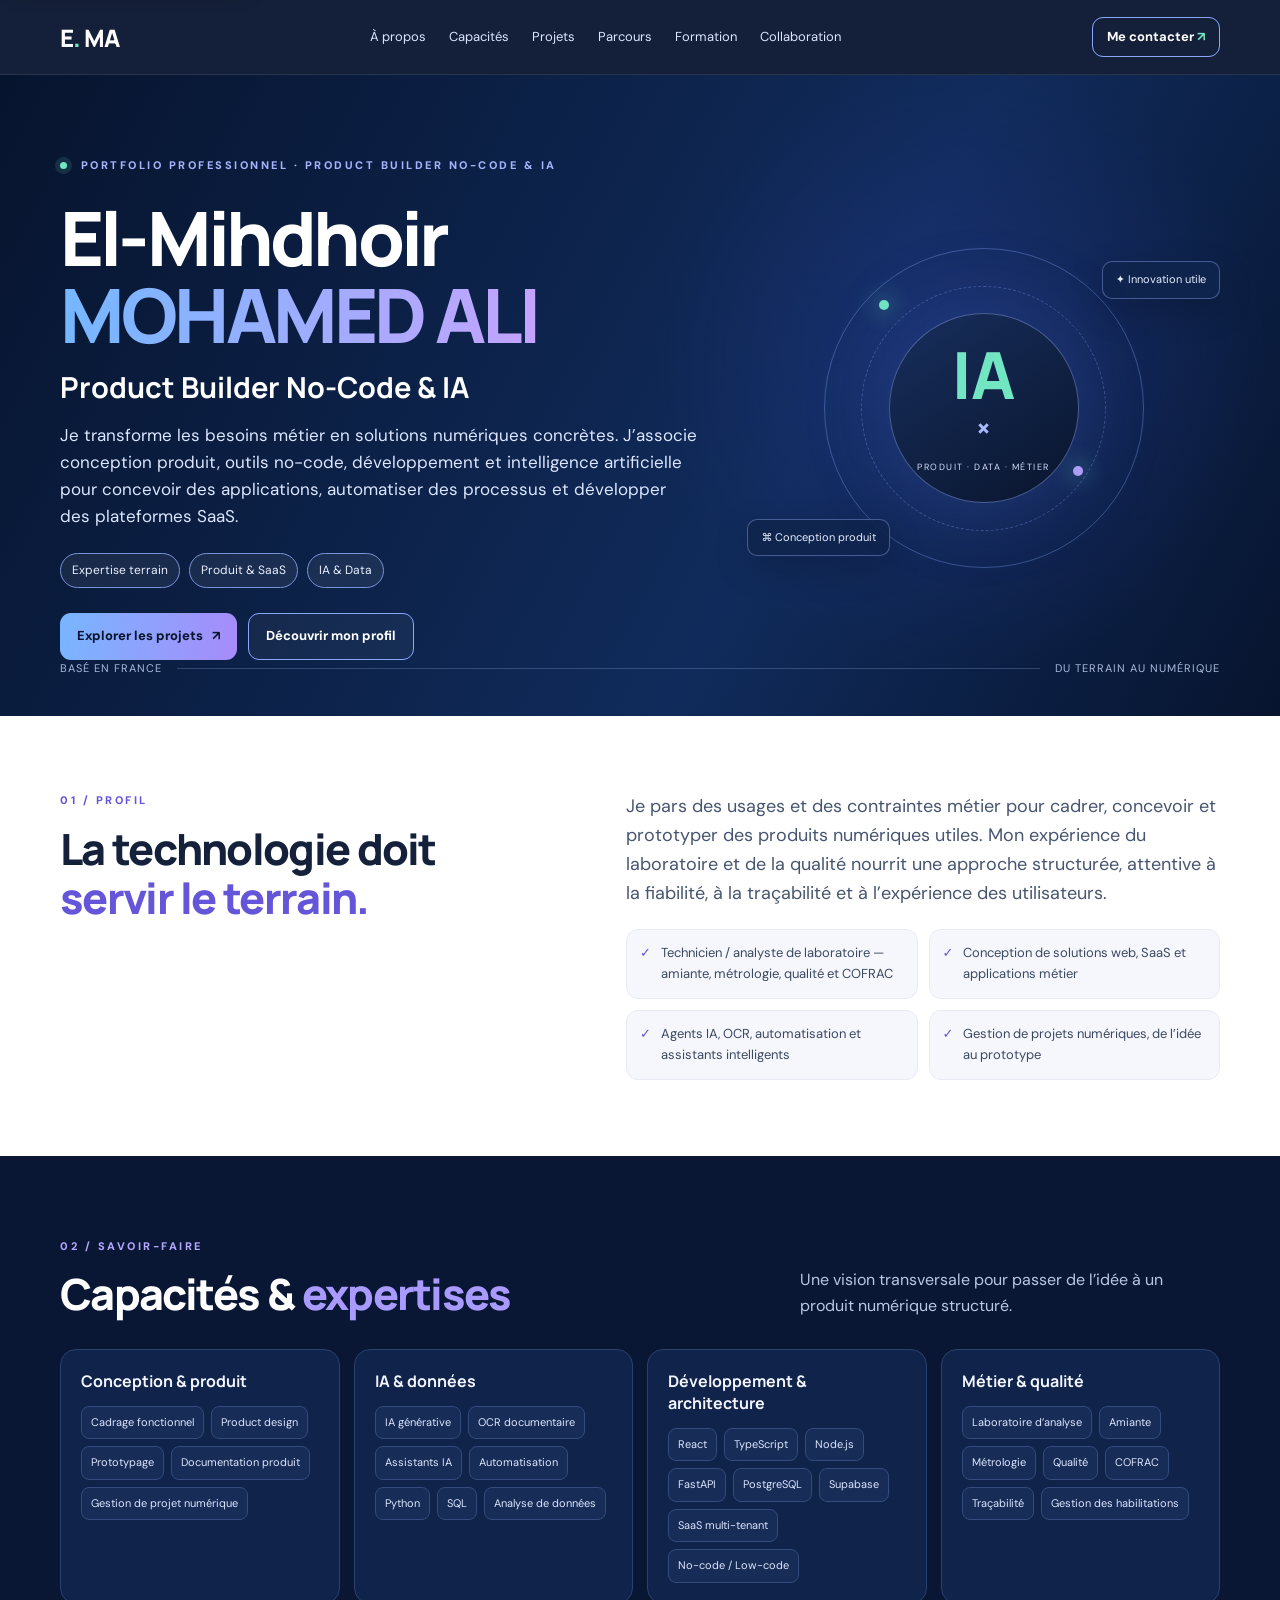
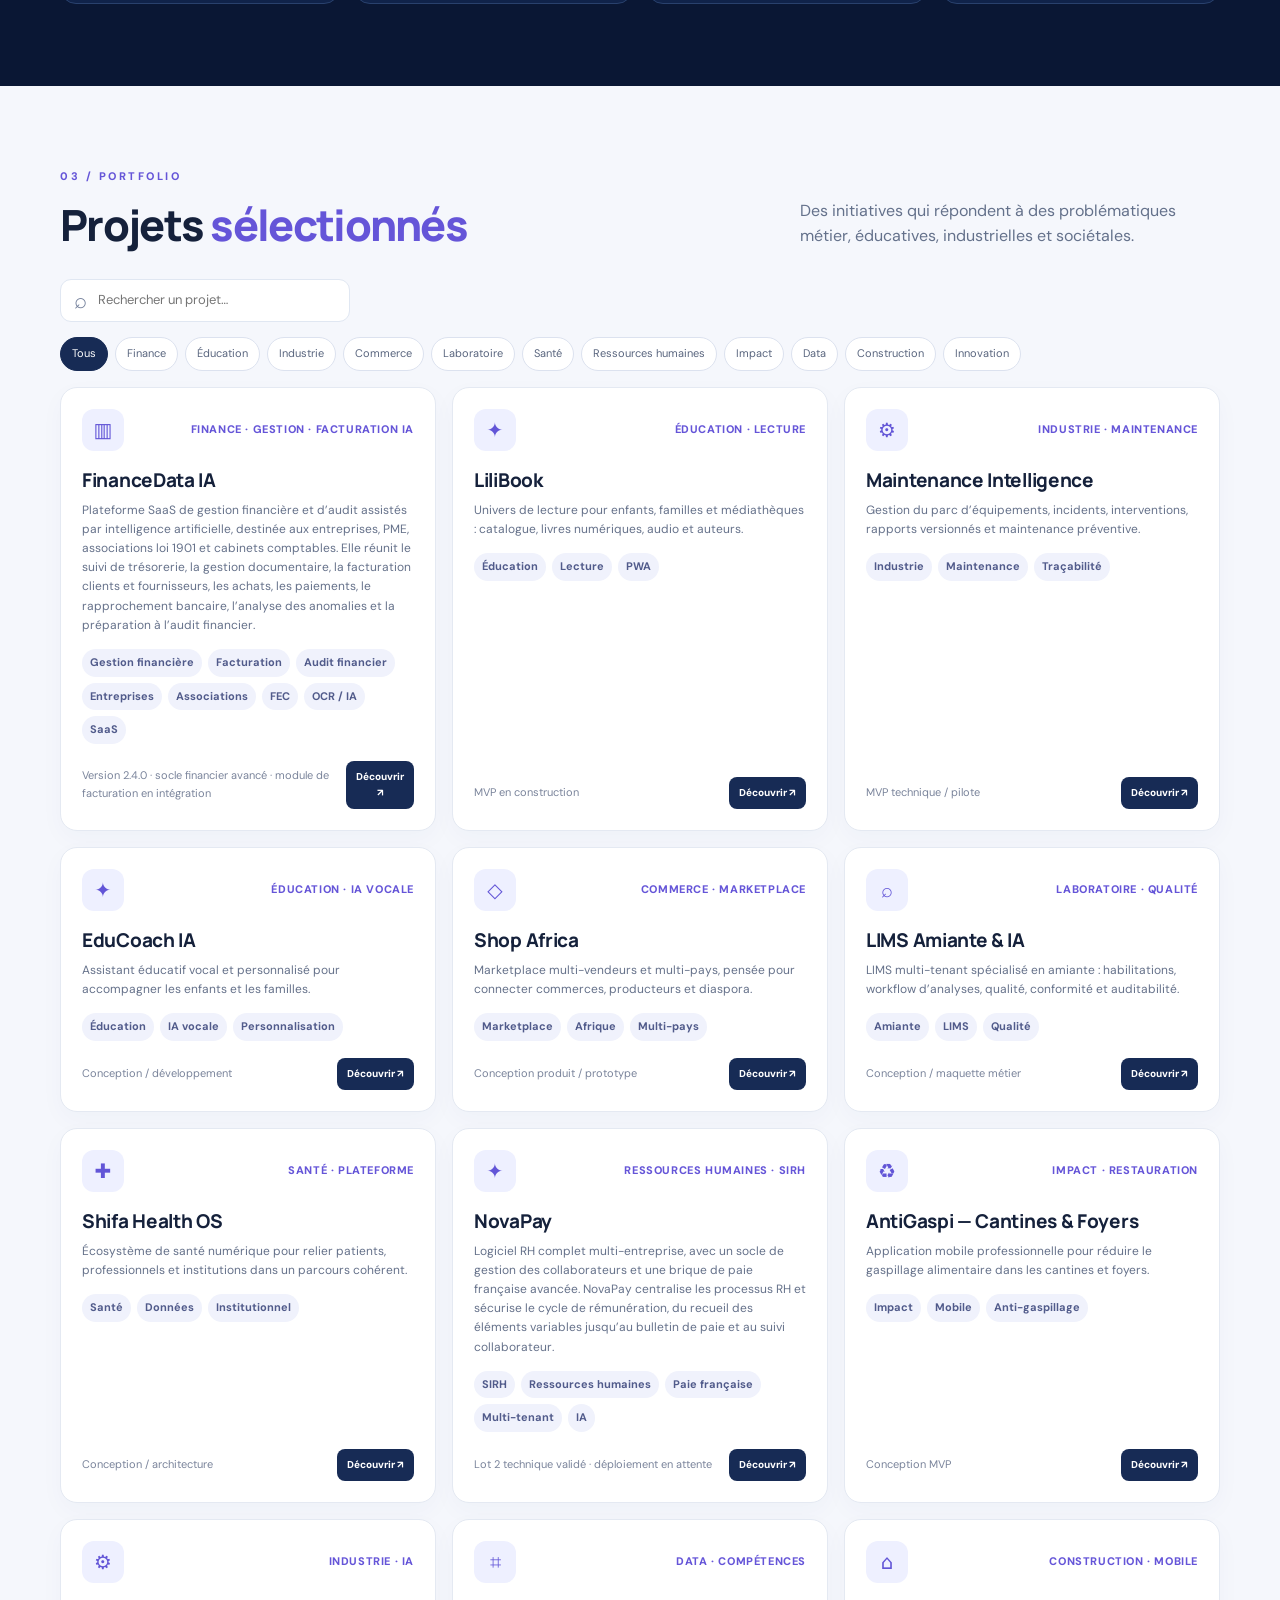
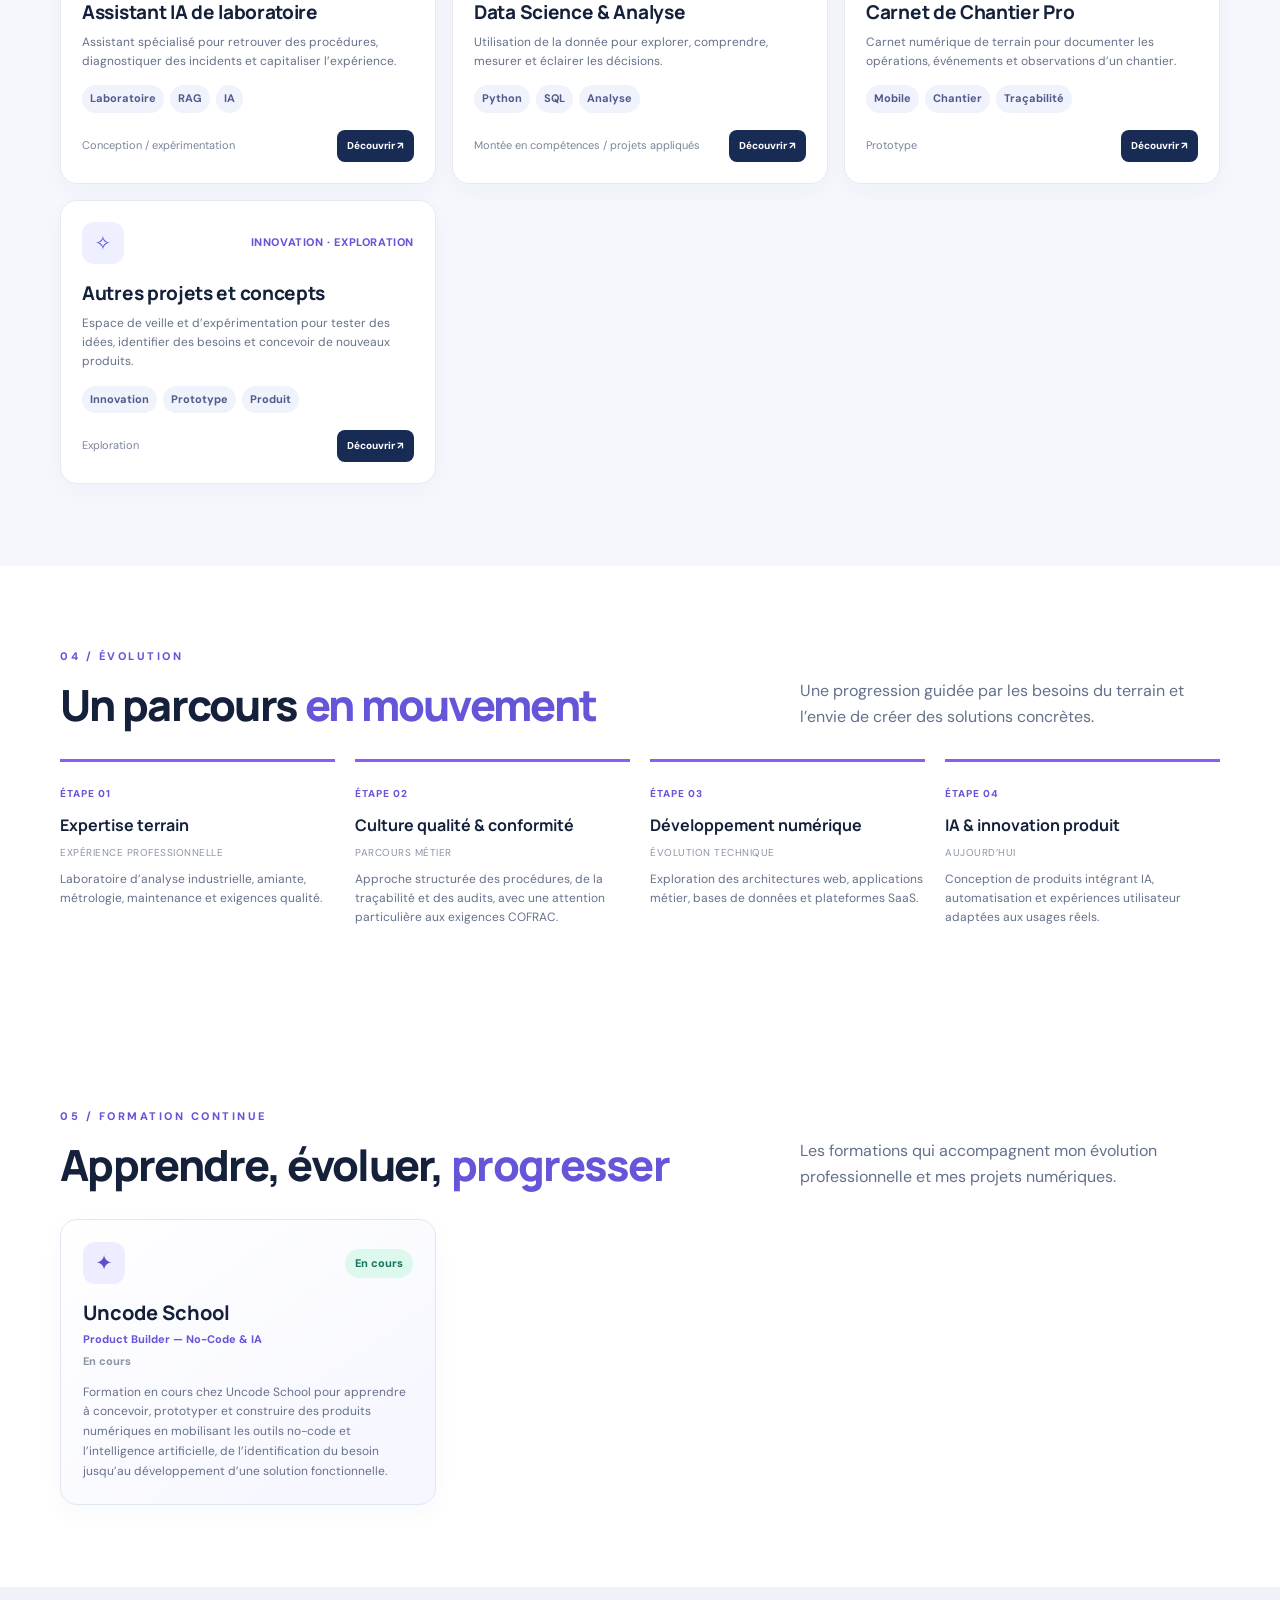
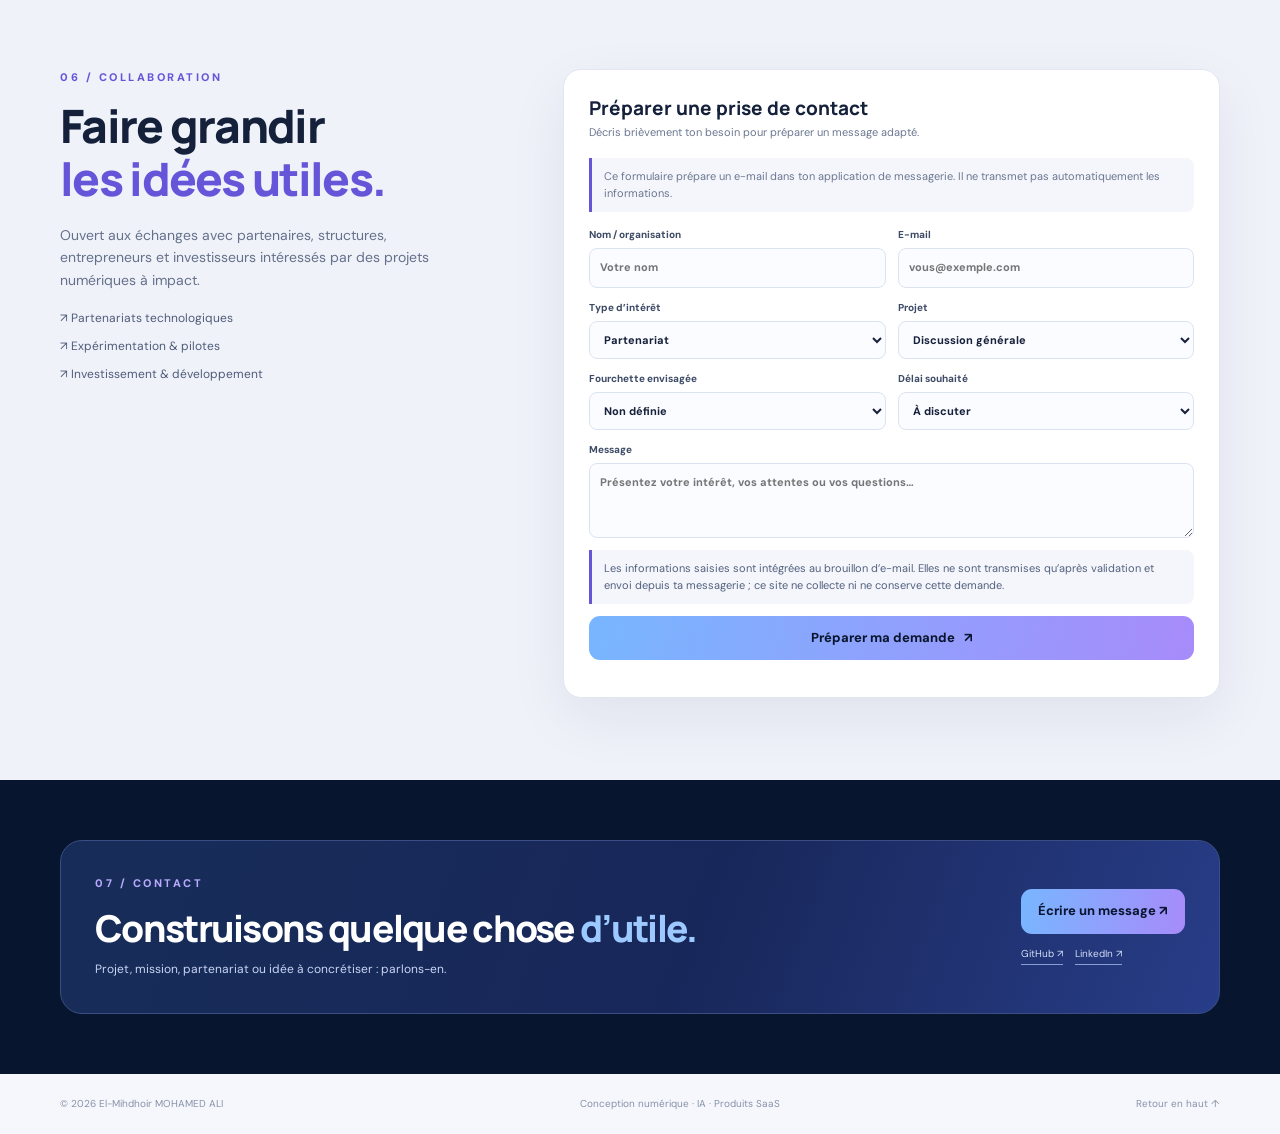
==== commit 2fe9e26f: "Polish form privacy, SEO title and branch validation" ====
--- a/index.html
+++ b/index.html
@@ -74,7 +74,7 @@
 <label>Fourchette envisagée<select name="amount"><option>Non définie</option><option>Moins de 10 000 €</option><option>10 000 – 50 000 €</option><option>50 000 – 100 000 €</option><option>100 000 – 500 000 €</option><option>Plus de 500 000 €</option><option>À discuter</option></select></label>
 <label>Délai souhaité<select name="timing"><option>À discuter</option><option>Immédiatement</option><option>Dans les 3 mois</option><option>Dans les 6 à 12 mois</option><option>Veille / exploration</option></select></label>
 <label class="full">Message<textarea name="message" rows="3" placeholder="Présentez votre intérêt, vos attentes ou vos questions…"></textarea></label>
-<label class="consent full"><input type="checkbox" required>J’accepte que mes informations soient utilisées uniquement pour être recontacté au sujet de cette demande.</label>
+<p class="privacy-note full">Les informations saisies sont intégrées au brouillon d’e-mail. Elles ne sont transmises qu’après validation et envoi depuis ta messagerie ; ce site ne collecte ni ne conserve cette demande.</p>
 <button class="button primary full" type="submit">Préparer ma demande <b>↗</b></button><p id="investor-result" class="form-message full" aria-live="polite"></p>
 </div></form></div></section>
 <section class="contact-section" id="contact"><div class="container contact-card"><div><div class="section-kicker">07 / Contact</div><h2>Construisons quelque chose <span>d’utile.</span></h2><p>Projet, mission, partenariat ou idée à concrétiser : parlons-en.</p></div><div class="contact-actions"><a class="button primary" id="email-link" href="mailto:contact@elmi-portfolio.fr">Écrire un message ↗</a><div id="social-links" class="social-links"></div></div></div></section>
--- a/styles.css
+++ b/styles.css
@@ -35,3 +35,5 @@
   .hero-visual{max-width:100%;overflow:hidden}
   .project-toolbar{gap:14px}
 }
+
+.privacy-note{font-size:11px;line-height:1.55;color:#53617d;background:#f4f6fc;border-left:3px solid #6555d8;padding:10px 12px;border-radius:0 8px 8px 0;margin:0}
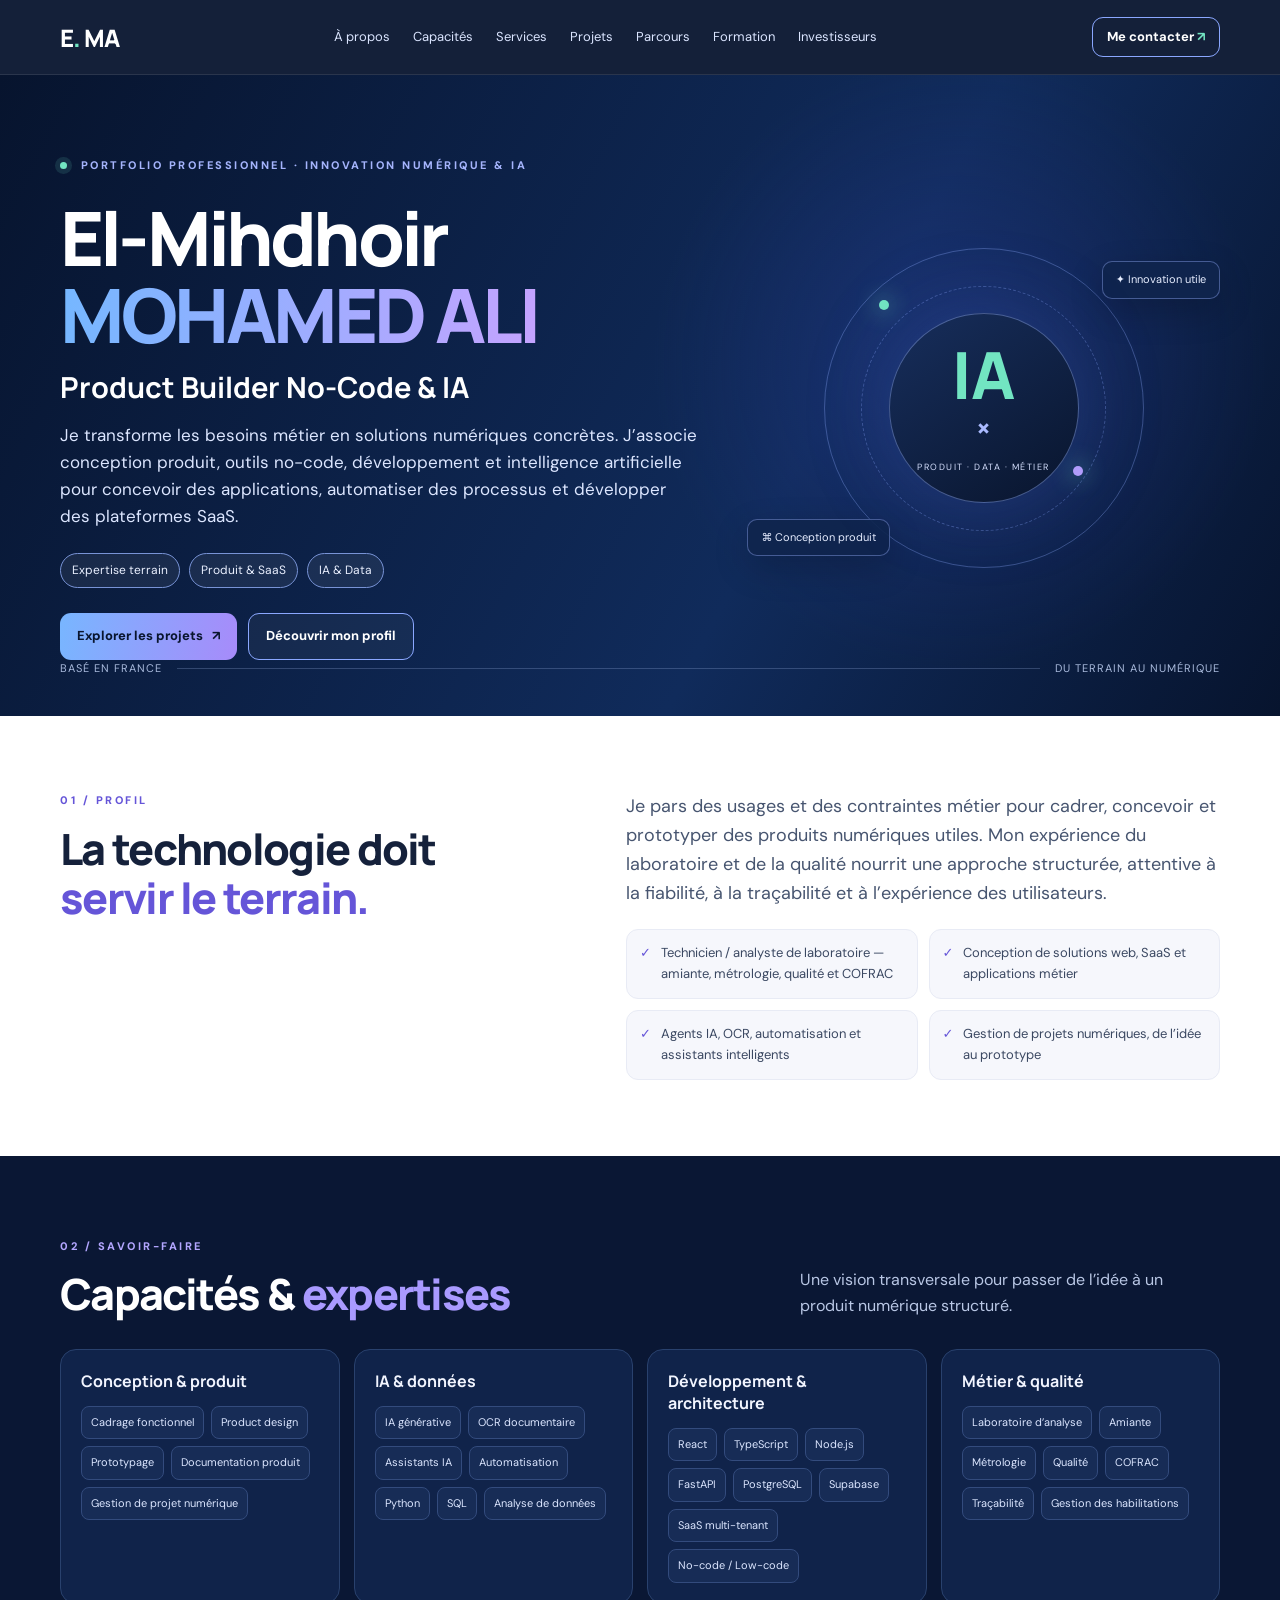
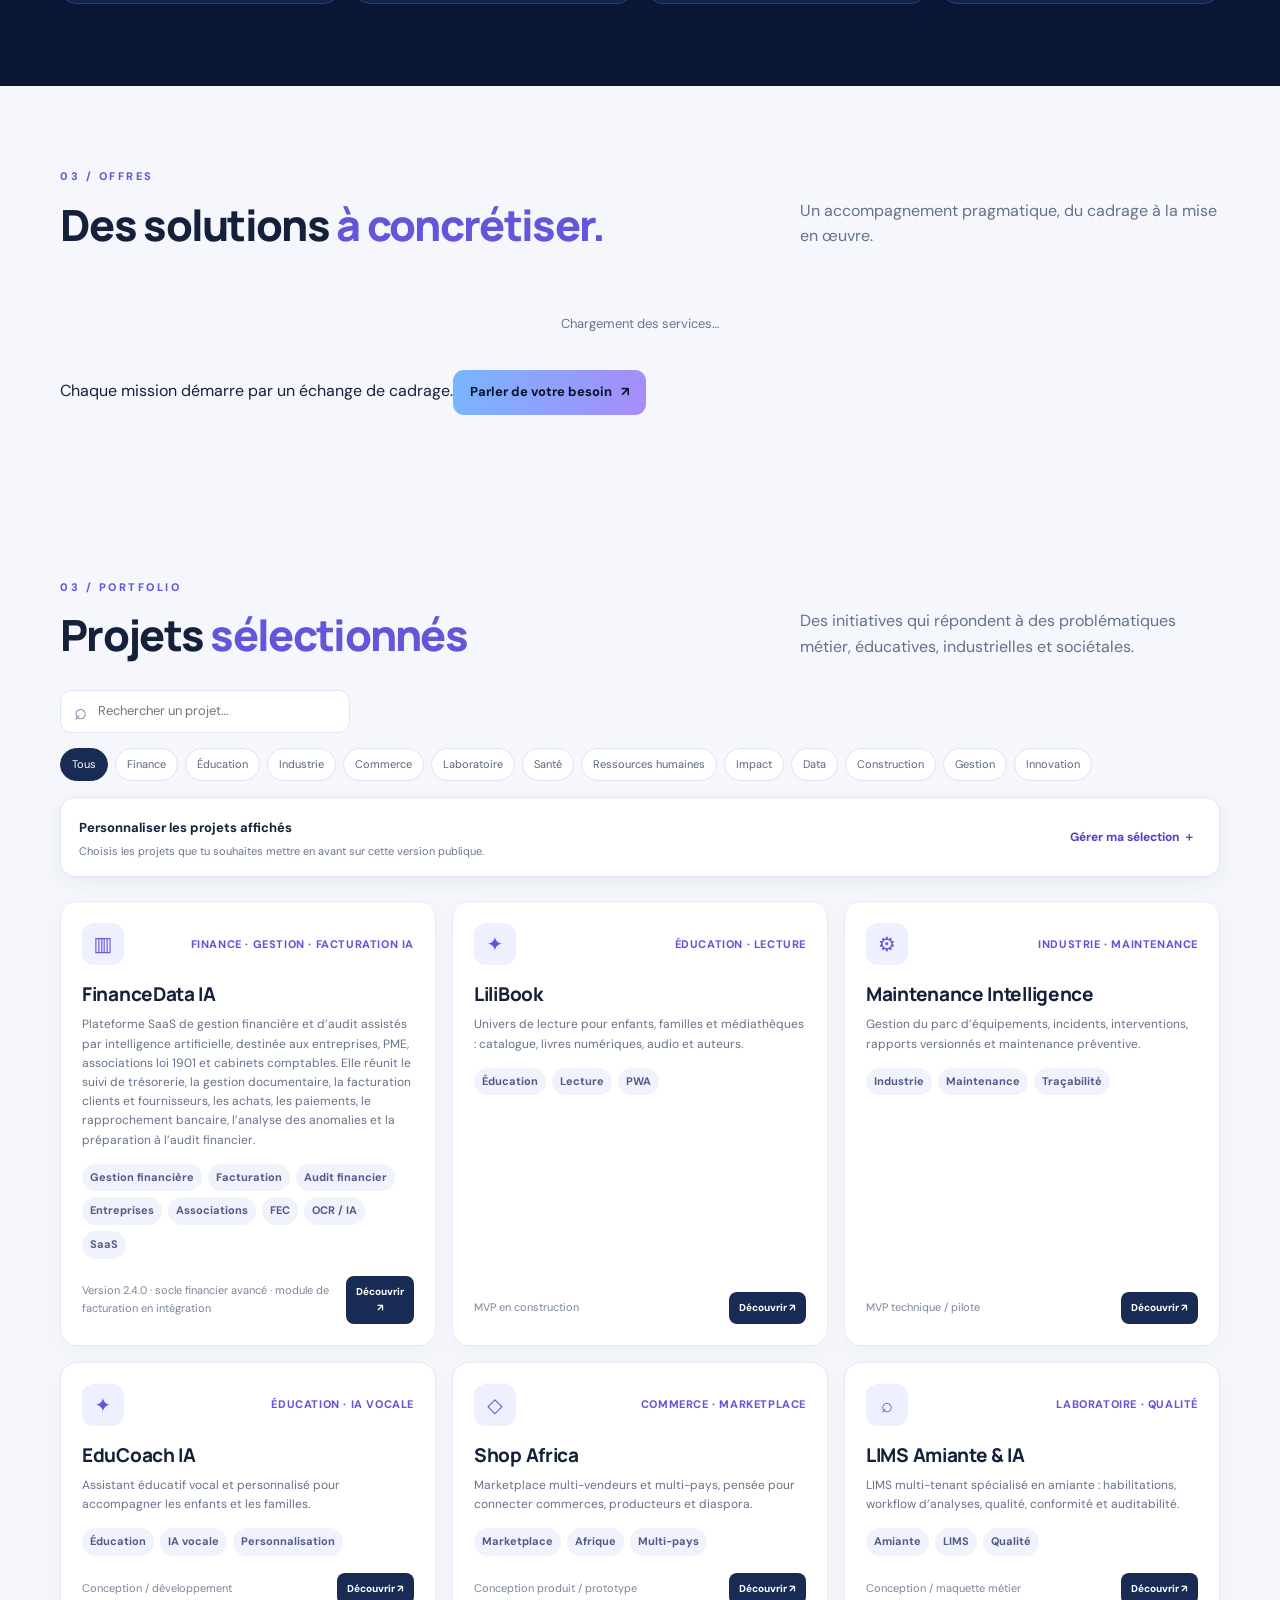
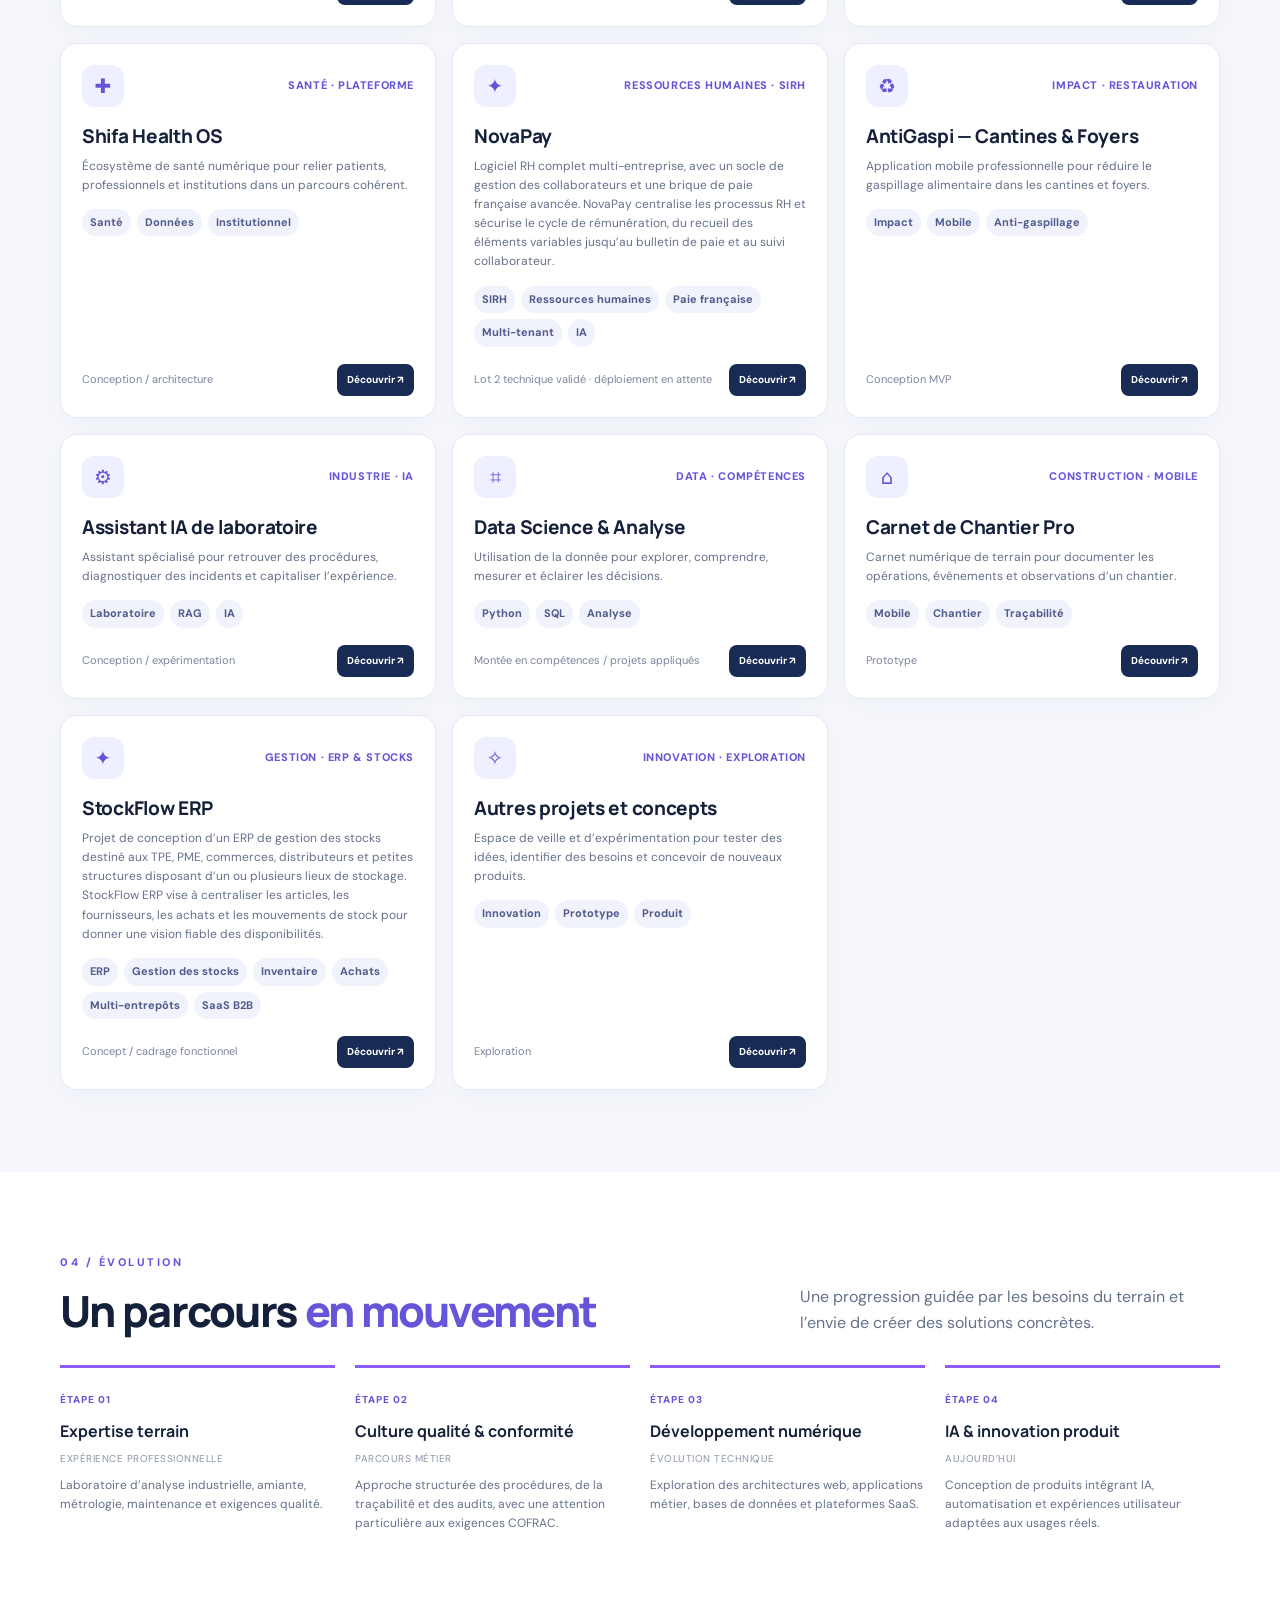
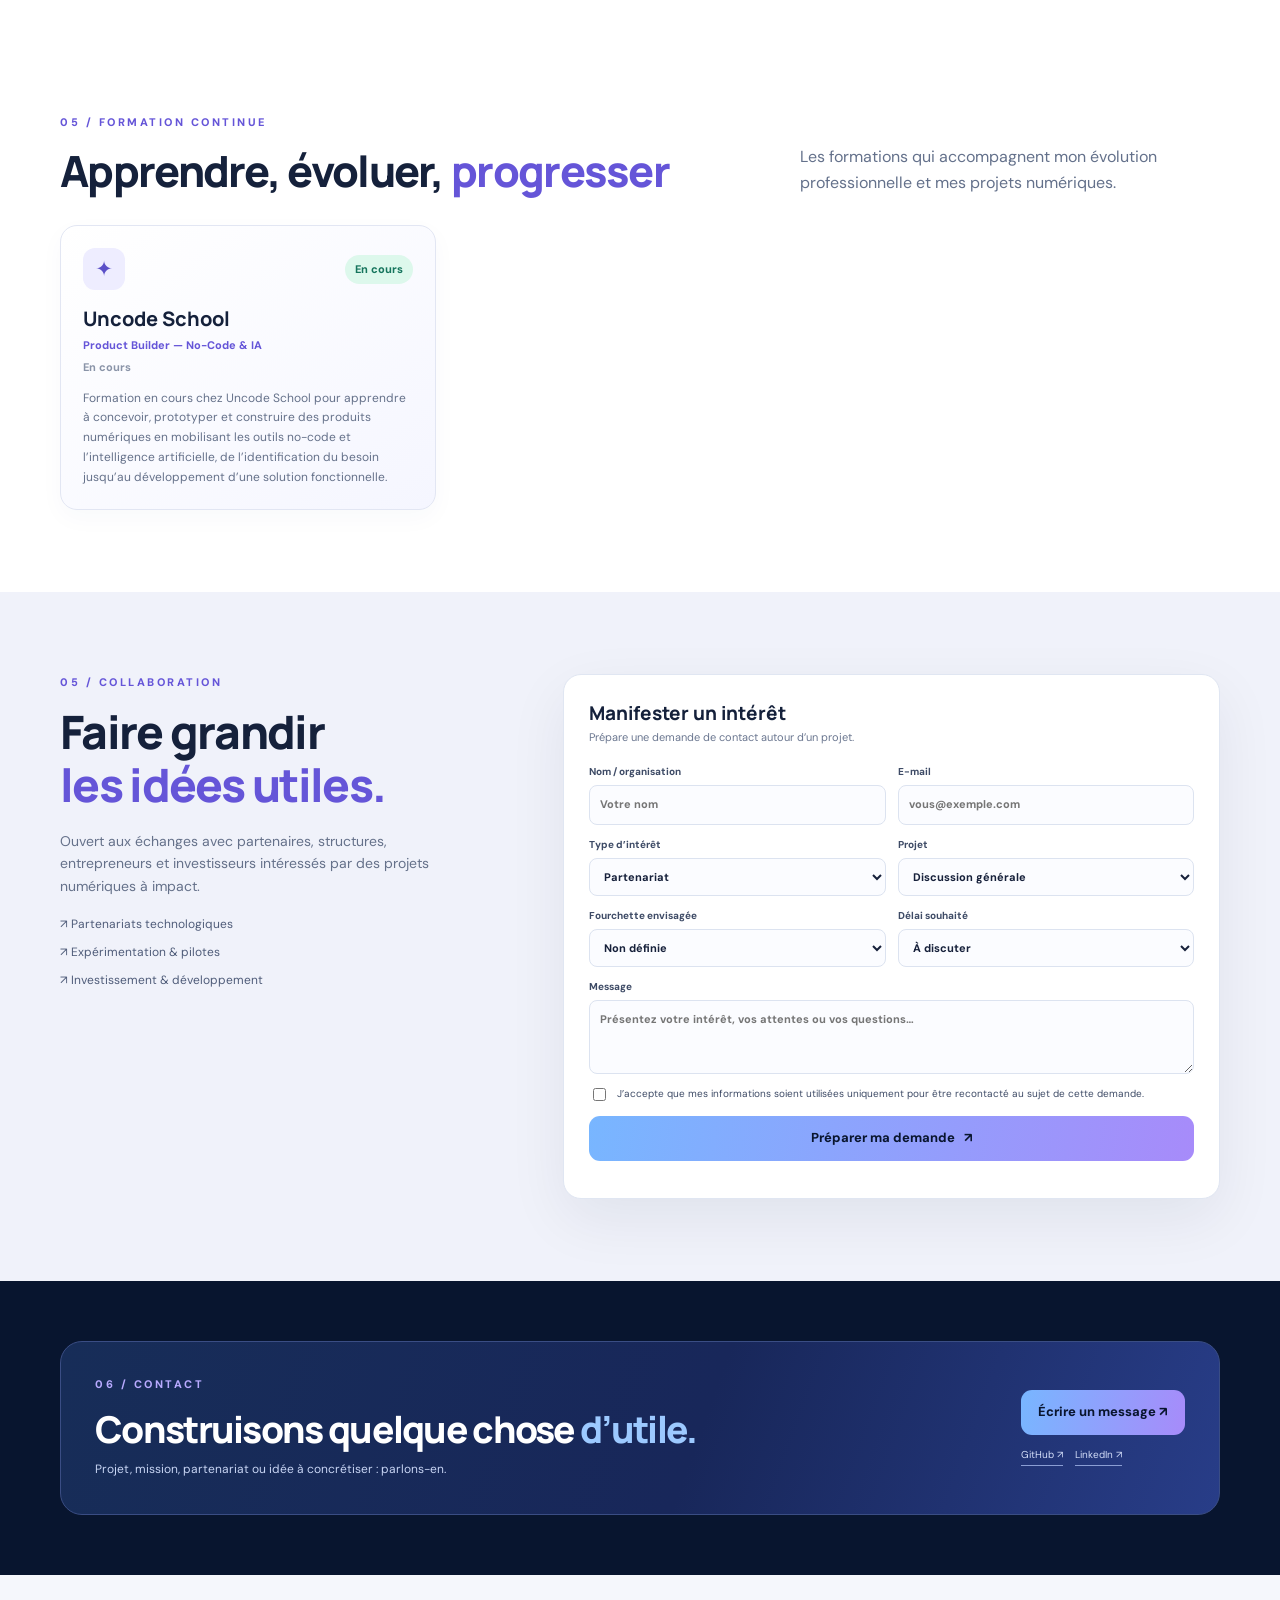
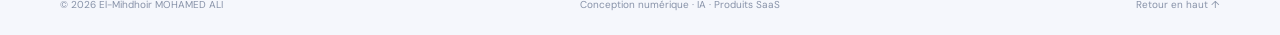
==== commit 9df55efe: "feat: add services section to portfolio 2.0" ====
--- a/index.html
+++ b/index.html
@@ -3,53 +3,23 @@
 <head>
   <meta charset="utf-8"><meta name="viewport" content="width=device-width,initial-scale=1">
   <meta name="theme-color" content="#09142b">
-  <meta name="description" content="El-Mihdhoir Mohamed Ali, Product Builder No-Code & IA : conception de produits numériques, automatisation, applications métier et solutions SaaS.">
-  <meta name="robots" content="index,follow">
-  <link rel="canonical" href="https://elmihdhoirmohamedali.netlify.app/">
-  <meta property="og:type" content="website">
-  <meta property="og:locale" content="fr_FR">
-  <meta property="og:title" content="El-Mihdhoir Mohamed Ali — Product Builder No-Code & IA">
-  <meta property="og:description" content="Conception de produits numériques, automatisation, applications métier et solutions SaaS.">
-  <meta property="og:url" content="https://elmihdhoirmohamedali.netlify.app/">
-  <meta name="twitter:card" content="summary">
-  <meta name="twitter:title" content="El-Mihdhoir Mohamed Ali — Product Builder No-Code & IA">
-  <meta name="twitter:description" content="Conception de produits numériques, automatisation, applications métier et solutions SaaS.">
-  <title>El-Mihdhoir Mohamed Ali — Product Builder No-Code & IA</title>
-  <link rel="icon" type="image/svg+xml" href="favicon.svg">
-  <script type="application/ld+json">
-  {
-    "@context": "https://schema.org",
-    "@type": "Person",
-    "name": "El-Mihdhoir Mohamed Ali",
-    "jobTitle": "Product Builder No-Code & IA",
-    "description": "Conception de produits numériques, automatisation, applications métier et solutions SaaS, avec une expérience en laboratoire d’analyses industrielles, amiante, métrologie et qualité.",
-    "address": {
-      "@type": "PostalAddress",
-      "addressLocality": "Massy",
-      "addressCountry": "FR"
-    },
-    "sameAs": [
-      "https://github.com/mohaelmi86-debug",
-      "https://www.linkedin.com/in/mohamedalielmihdhoir"
-    ]
-  }
-  </script>
+  <meta name="description" content="El-Mihdhoir MOHAMED ALI — Concepteur de solutions numériques, produits SaaS et IA.">
+  <title>El-Mihdhoir MOHAMED ALI — Portfolio</title>
   <link rel="preconnect" href="https://fonts.googleapis.com"><link rel="preconnect" href="https://fonts.gstatic.com" crossorigin>
   <link href="https://fonts.googleapis.com/css2?family=DM+Sans:wght@400;500;600;700&family=Manrope:wght@500;600;700;800&display=swap" rel="stylesheet">
   <link rel="stylesheet" href="styles.css">
   <script src="app.js" defer></script>
 </head>
 <body>
-<a class="skip-link" href="#main-content">Aller au contenu principal</a>
 <header class="site-header"><div class="container nav">
   <a class="brand" href="#home" aria-label="Accueil">E<span>.</span> MA</a>
-  <nav class="nav-links" aria-label="Navigation principale"><a href="#about">À propos</a><a href="#capabilities">Capacités</a><a href="#projects">Projets</a><a href="#journey">Parcours</a><a href="#training">Formation</a><a href="#investors">Collaboration</a></nav>
+  <nav class="nav-links" aria-label="Navigation principale"><a href="#about">À propos</a><a href="#capabilities">Capacités</a><a href="#services">Services</a><a href="#projects">Projets</a><a href="#journey">Parcours</a><a href="#training">Formation</a><a href="#investors">Investisseurs</a></nav>
   <a class="nav-cta" href="#contact">Me contacter <span>↗</span></a>
-  <button class="mobile-menu" id="mobile-menu" aria-expanded="false" aria-controls="mobile-nav" aria-label="Ouvrir le menu">☰</button>
-</div><nav class="mobile-nav" id="mobile-nav" aria-label="Menu mobile"><a href="#about">À propos</a><a href="#capabilities">Capacités</a><a href="#projects">Projets</a><a href="#journey">Parcours</a><a href="#training">Formation</a><a href="#investors">Collaboration</a><a href="#contact">Contact</a></nav></header>
-<main id="main-content">
+  <button class="mobile-menu" id="mobile-menu" aria-expanded="false" aria-label="Ouvrir le menu">☰</button>
+</div><nav class="mobile-nav" id="mobile-nav" aria-label="Menu mobile"><a href="#about">À propos</a><a href="#capabilities">Capacités</a><a href="#services">Services</a><a href="#projects">Projets</a><a href="#journey">Parcours</a><a href="#training">Formation</a><a href="#investors">Investisseurs</a><a href="#contact">Contact</a></nav></header>
+<main>
 <section class="hero" id="home"><div class="container hero-grid">
- <div class="hero-copy"><div class="eyebrow"><span class="live-dot"></span> Portfolio professionnel · Product Builder No-Code & IA</div>
+ <div class="hero-copy"><div class="eyebrow"><span class="live-dot"></span> Portfolio professionnel · Innovation numérique & IA</div>
  <h1>El-Mihdhoir<br><span>MOHAMED ALI</span></h1><div class="hero-role" id="hero-headline">Concepteur de solutions numériques & IA</div>
  <p class="hero-intro" id="hero-intro">Du laboratoire à l’innovation digitale : je transforme les défis métier en solutions concrètes, utiles et responsables.</p>
  <div class="hero-pills"><span>Expertise terrain</span><span>Produit & SaaS</span><span>IA & Data</span></div>
@@ -59,14 +29,20 @@
 </div><div class="container hero-bottom"><span>Basé en France</span><span class="hero-line"></span><span>Du terrain au numérique</span></div></section>
 <section class="intro-strip" id="about"><div class="container intro-grid"><div><div class="section-kicker">01 / Profil</div><h2>La technologie doit<br><span>servir le terrain.</span></h2></div><div><p id="profile-approach" class="section-lead">Une approche hybride qui relie expertise métier, conception produit et technologies émergentes pour créer des outils réellement utiles.</p><div id="profile-highlights" class="highlight-list"></div></div></div></section>
 <section class="section dark-section" id="capabilities"><div class="container"><div class="section-heading"><div><div class="section-kicker">02 / Savoir-faire</div><h2>Capacités & <span>expertises</span></h2></div><p>Une vision transversale pour passer de l’idée à un produit numérique structuré.</p></div><div id="skills-grid" class="skills-grid"></div></div></section>
+<section class="section services-section" id="services"><div class="container">
+<div class="section-heading"><div><div class="section-kicker">03 / Offres</div><h2>Des solutions <span>à concrétiser.</span></h2></div><p>Un accompagnement pragmatique, du cadrage à la mise en œuvre.</p></div>
+<div id="services-grid" class="services-grid"><div class="loading">Chargement des services…</div></div>
+<div class="services-note"><span>Chaque mission démarre par un échange de cadrage.</span><a class="button primary" href="#contact">Parler de votre besoin <b>↗</b></a></div>
+</div></section>
 <section class="section projects-section" id="projects"><div class="container">
  <div class="section-heading"><div><div class="section-kicker">03 / Portfolio</div><h2>Projets <span>sélectionnés</span></h2></div><p>Des initiatives qui répondent à des problématiques métier, éducatives, industrielles et sociétales.</p></div>
  <div class="project-toolbar"><label class="search-box"><span>⌕</span><input id="project-search" type="search" placeholder="Rechercher un projet…" aria-label="Rechercher un projet"></label><div id="category-filters" class="filter-list" aria-label="Filtrer par catégorie"></div></div>
+ <div class="customize-panel"><div><strong>Personnaliser les projets affichés</strong><p>Choisis les projets que tu souhaites mettre en avant sur cette version publique.</p></div><button class="text-button" id="toggle-customizer" aria-expanded="false">Gérer ma sélection <span>＋</span></button><div class="customizer-content" id="customizer-content" hidden><div class="customizer-actions"><button id="select-all" type="button">Tout afficher</button><button id="reset-selection" type="button">Réinitialiser</button></div><div id="project-picker" class="project-picker"></div><p class="small-note" id="selection-count" aria-live="polite"></p></div></div>
  <div id="project-grid" class="project-grid" aria-live="polite"><div class="loading">Chargement des projets…</div></div><p id="no-projects" class="empty-state" hidden>Aucun projet ne correspond à ta recherche.</p>
 </div></section>
 <section class="section journey-section" id="journey"><div class="container"><div class="section-heading"><div><div class="section-kicker">04 / Évolution</div><h2>Un parcours <span>en mouvement</span></h2></div><p>Une progression guidée par les besoins du terrain et l’envie de créer des solutions concrètes.</p></div><div id="journey-list" class="journey-list"></div></div></section>
 <section class="section training-section" id="training"><div class="container"><div class="section-heading"><div><div class="section-kicker">05 / Formation continue</div><h2>Apprendre, évoluer, <span>progresser</span></h2></div><p>Les formations qui accompagnent mon évolution professionnelle et mes projets numériques.</p></div><div id="training-list" class="training-list"></div></div></section>
-<section class="section investor-section" id="investors"><div class="container investor-grid"><div><div class="section-kicker">06 / Collaboration</div><h2>Faire grandir<br><span>les idées utiles.</span></h2><p>Ouvert aux échanges avec partenaires, structures, entrepreneurs et investisseurs intéressés par des projets numériques à impact.</p><div class="investor-points"><span>↗ Partenariats technologiques</span><span>↗ Expérimentation & pilotes</span><span>↗ Investissement & développement</span></div></div><form id="investor-form" class="investor-form"><h3>Préparer une prise de contact</h3><p>Décris brièvement ton besoin pour préparer un message adapté.</p><p class="form-note">Ce formulaire prépare un e-mail dans ton application de messagerie. Il ne transmet pas automatiquement les informations.</p><div class="form-grid">
+<section class="section investor-section" id="investors"><div class="container investor-grid"><div><div class="section-kicker">05 / Collaboration</div><h2>Faire grandir<br><span>les idées utiles.</span></h2><p>Ouvert aux échanges avec partenaires, structures, entrepreneurs et investisseurs intéressés par des projets numériques à impact.</p><div class="investor-points"><span>↗ Partenariats technologiques</span><span>↗ Expérimentation & pilotes</span><span>↗ Investissement & développement</span></div></div><form id="investor-form" class="investor-form"><h3>Manifester un intérêt</h3><p>Prépare une demande de contact autour d’un projet.</p><div class="form-grid">
 <label>Nom / organisation<input name="name" required autocomplete="name" placeholder="Votre nom"></label>
 <label>E-mail<input name="email" type="email" required autocomplete="email" placeholder="vous@exemple.com"></label>
 <label>Type d’intérêt<select name="interest"><option>Partenariat</option><option>Investissement</option><option>Collaboration</option><option>Accompagnement</option></select></label>
@@ -74,10 +50,10 @@
 <label>Fourchette envisagée<select name="amount"><option>Non définie</option><option>Moins de 10 000 €</option><option>10 000 – 50 000 €</option><option>50 000 – 100 000 €</option><option>100 000 – 500 000 €</option><option>Plus de 500 000 €</option><option>À discuter</option></select></label>
 <label>Délai souhaité<select name="timing"><option>À discuter</option><option>Immédiatement</option><option>Dans les 3 mois</option><option>Dans les 6 à 12 mois</option><option>Veille / exploration</option></select></label>
 <label class="full">Message<textarea name="message" rows="3" placeholder="Présentez votre intérêt, vos attentes ou vos questions…"></textarea></label>
-<p class="privacy-note full">Les informations saisies sont intégrées au brouillon d’e-mail. Elles ne sont transmises qu’après validation et envoi depuis ta messagerie ; ce site ne collecte ni ne conserve cette demande.</p>
+<label class="consent full"><input type="checkbox" required>J’accepte que mes informations soient utilisées uniquement pour être recontacté au sujet de cette demande.</label>
 <button class="button primary full" type="submit">Préparer ma demande <b>↗</b></button><p id="investor-result" class="form-message full" aria-live="polite"></p>
 </div></form></div></section>
-<section class="contact-section" id="contact"><div class="container contact-card"><div><div class="section-kicker">07 / Contact</div><h2>Construisons quelque chose <span>d’utile.</span></h2><p>Projet, mission, partenariat ou idée à concrétiser : parlons-en.</p></div><div class="contact-actions"><a class="button primary" id="email-link" href="mailto:contact@elmi-portfolio.fr">Écrire un message ↗</a><div id="social-links" class="social-links"></div></div></div></section>
+<section class="contact-section" id="contact"><div class="container contact-card"><div><div class="section-kicker">06 / Contact</div><h2>Construisons quelque chose <span>d’utile.</span></h2><p>Projet, mission, partenariat ou idée à concrétiser : parlons-en.</p></div><div class="contact-actions"><a class="button primary" id="email-link" href="mailto:contact@elmi-portfolio.fr">Écrire un message ↗</a><div id="social-links" class="social-links"></div></div></div></section>
 </main>
 <footer><div class="container footer-content"><span>© <span id="year"></span> El-Mihdhoir MOHAMED ALI</span><span>Conception numérique · IA · Produits SaaS</span><a href="#home">Retour en haut ↑</a></div></footer>
 <div class="modal-backdrop" id="project-modal" hidden><section class="project-modal" role="dialog" aria-modal="true" aria-labelledby="modal-title"><div class="modal-top"><span class="status-badge" id="modal-status">Projet</span><button id="modal-close" class="modal-close" aria-label="Fermer la fiche">×</button></div><div class="modal-category" id="modal-category"></div><h2 id="modal-title"></h2><p id="modal-lead" class="modal-lead"></p><div id="modal-tags" class="modal-tags"></div><div id="modal-details" class="modal-details"></div></section></div>
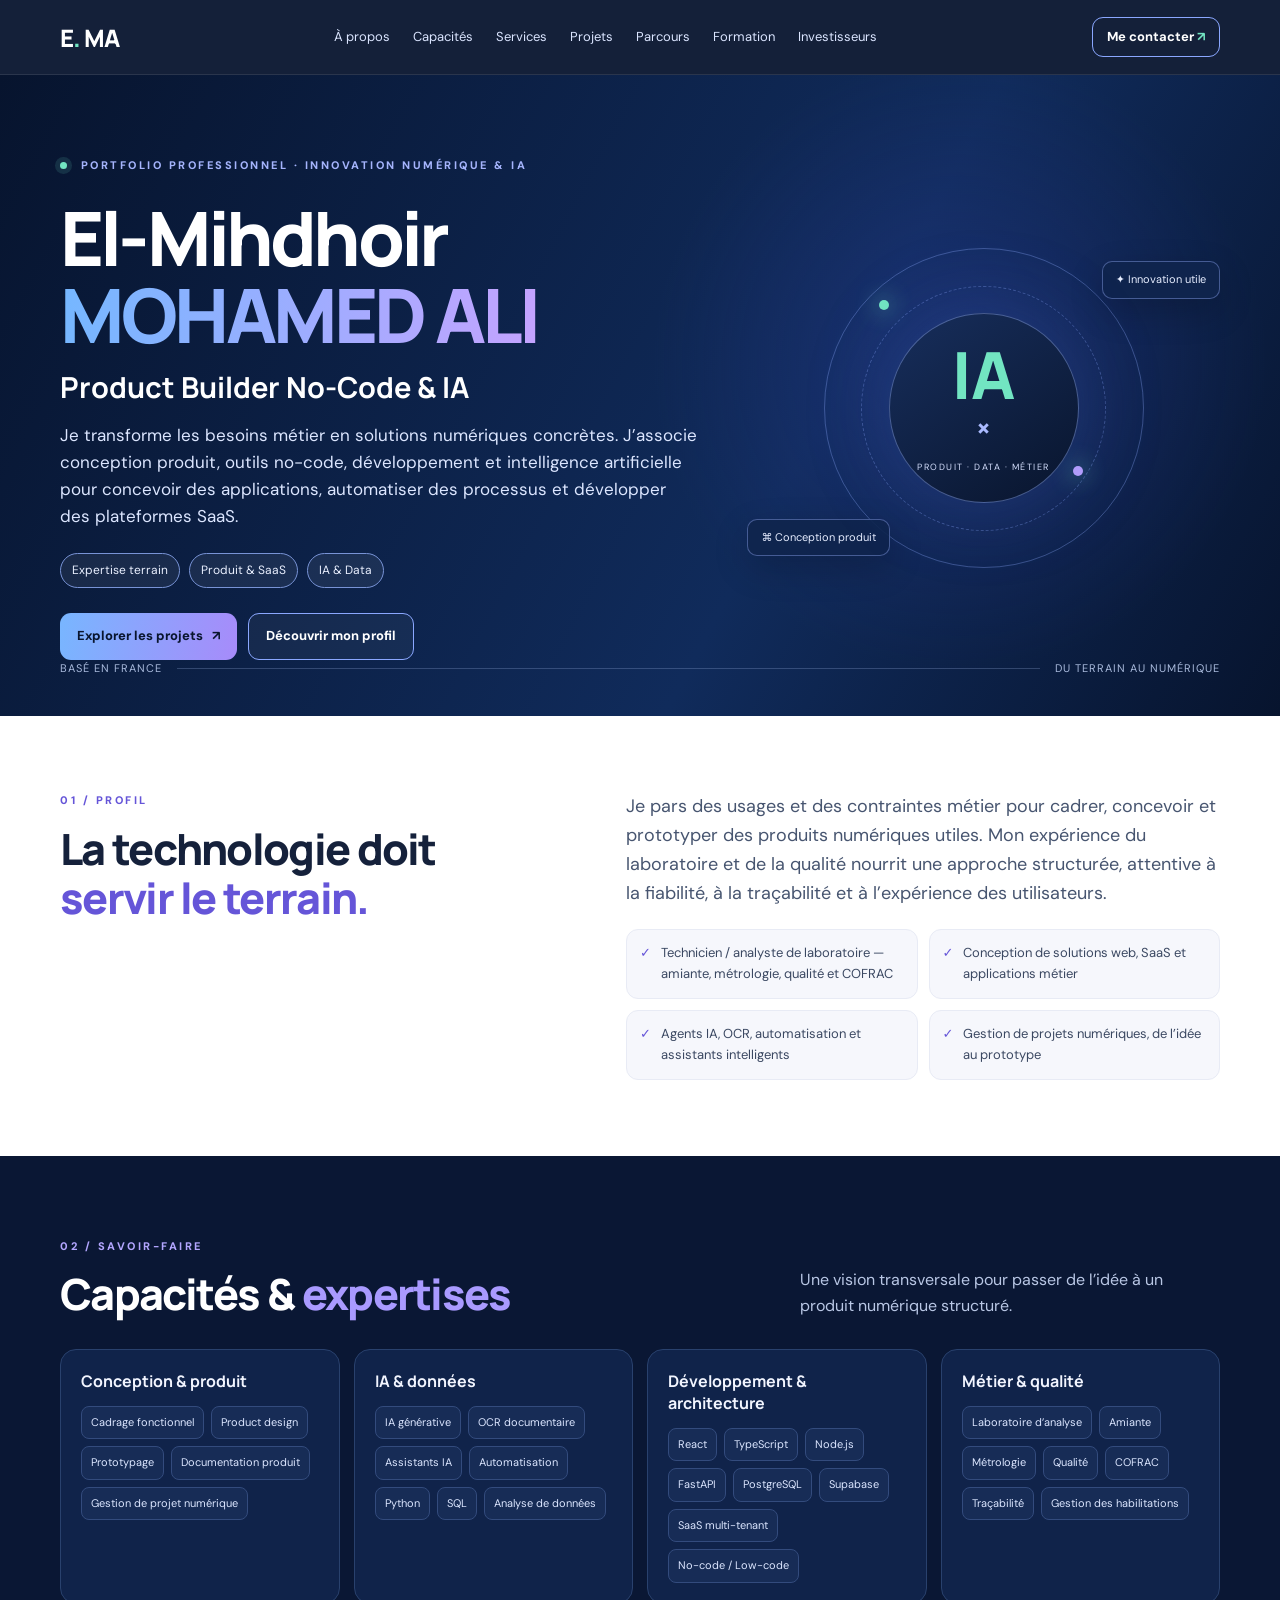
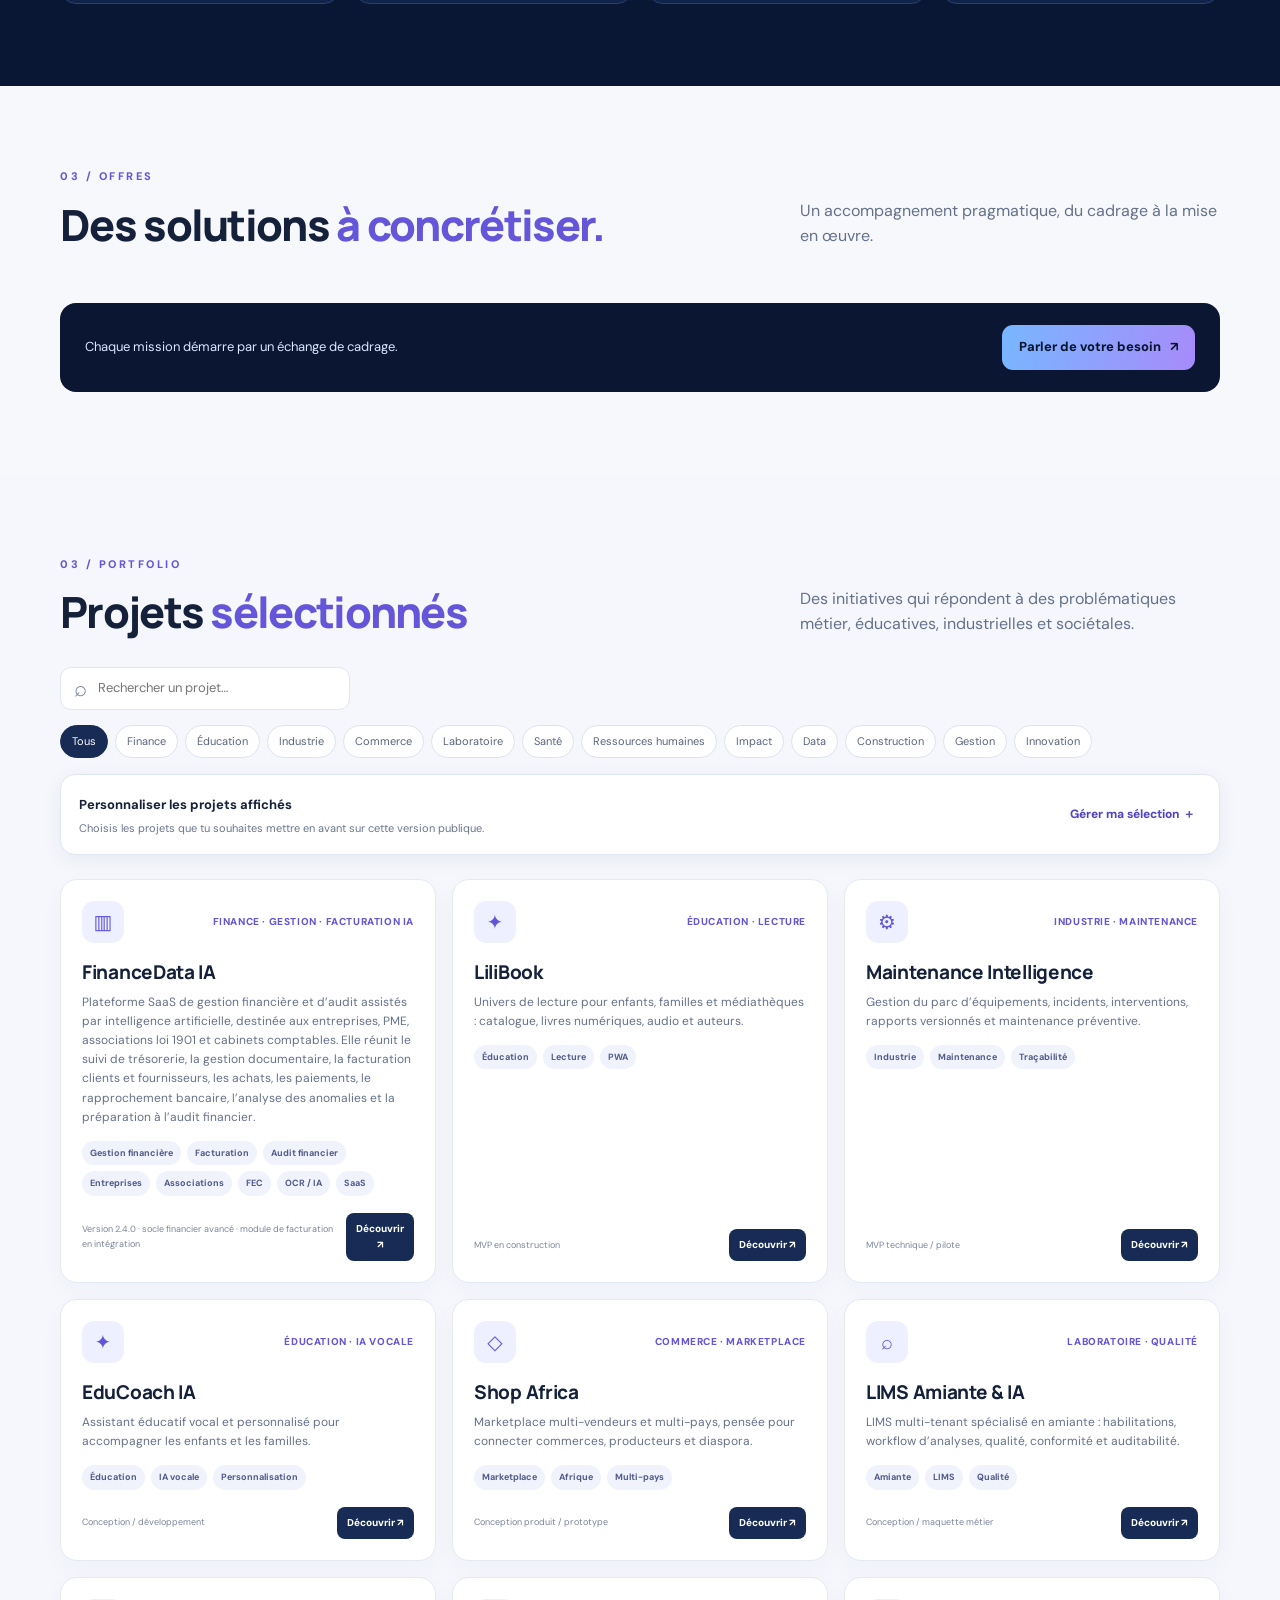
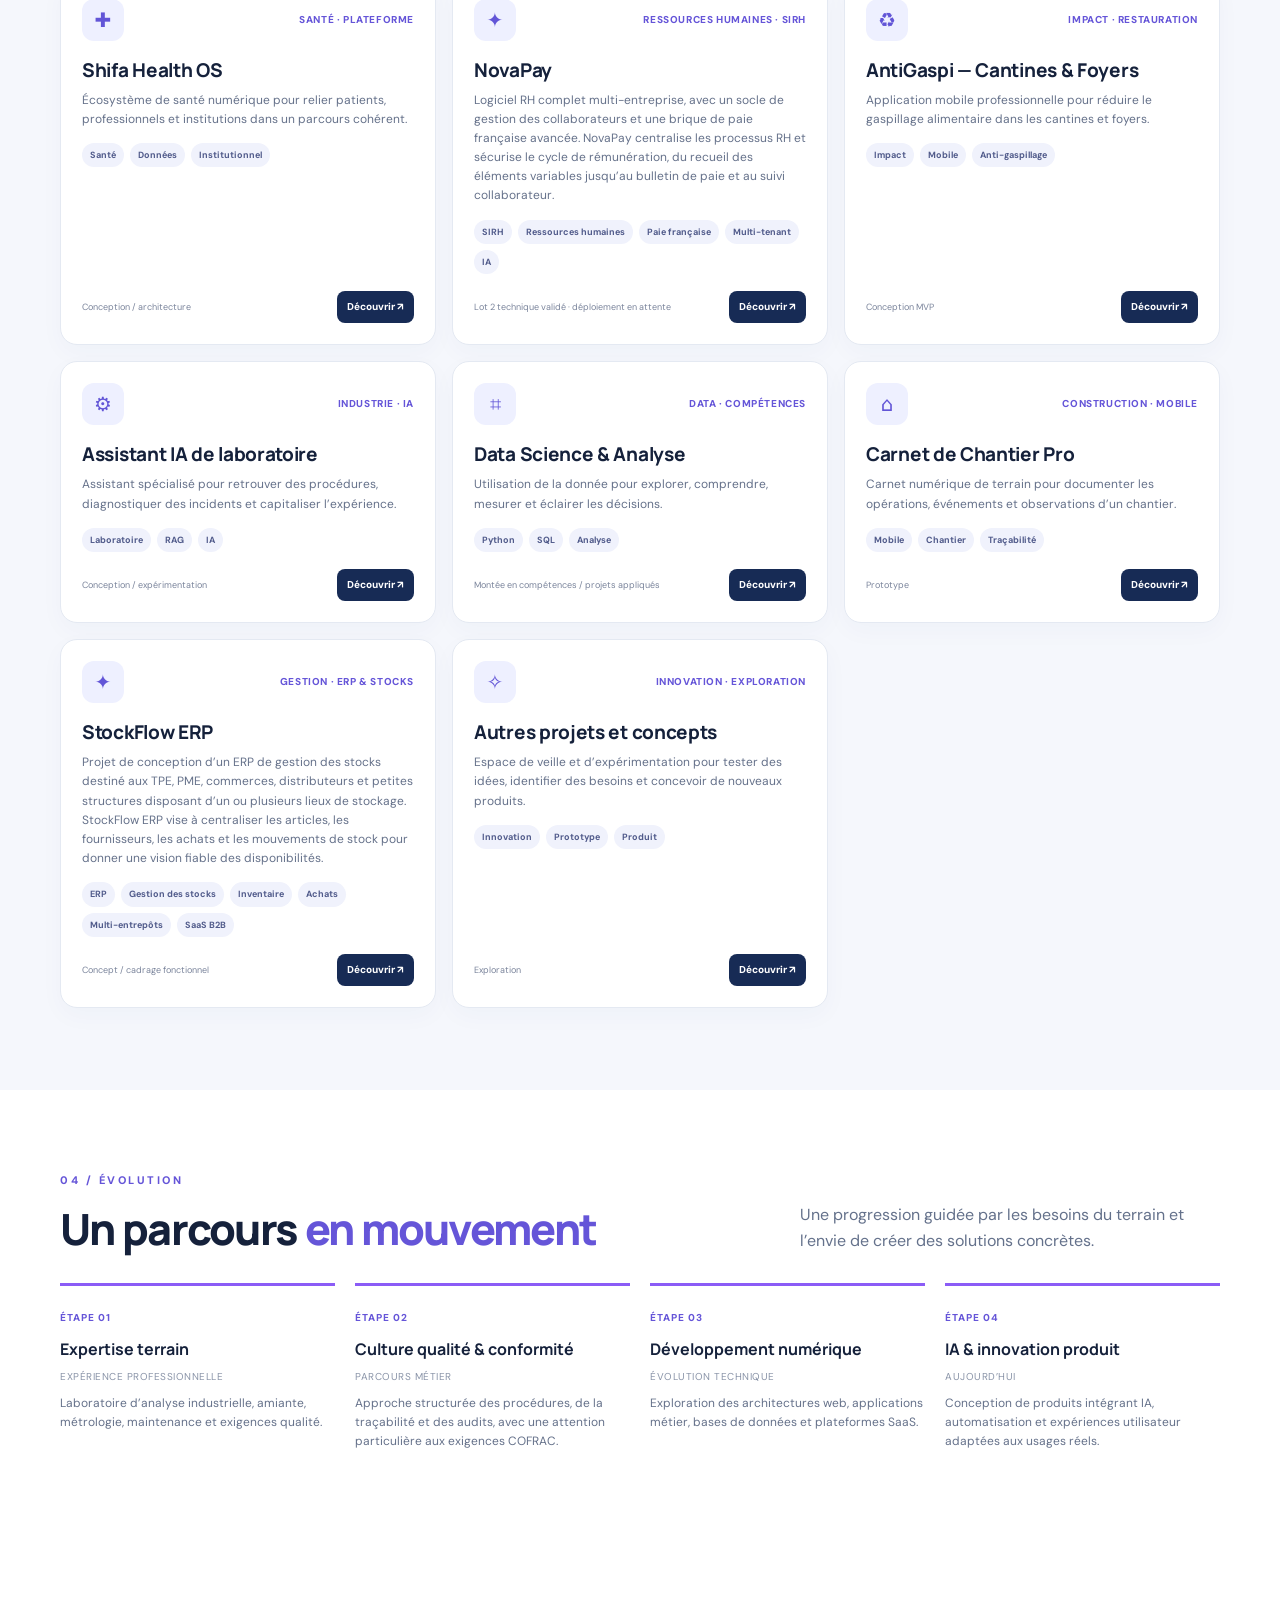
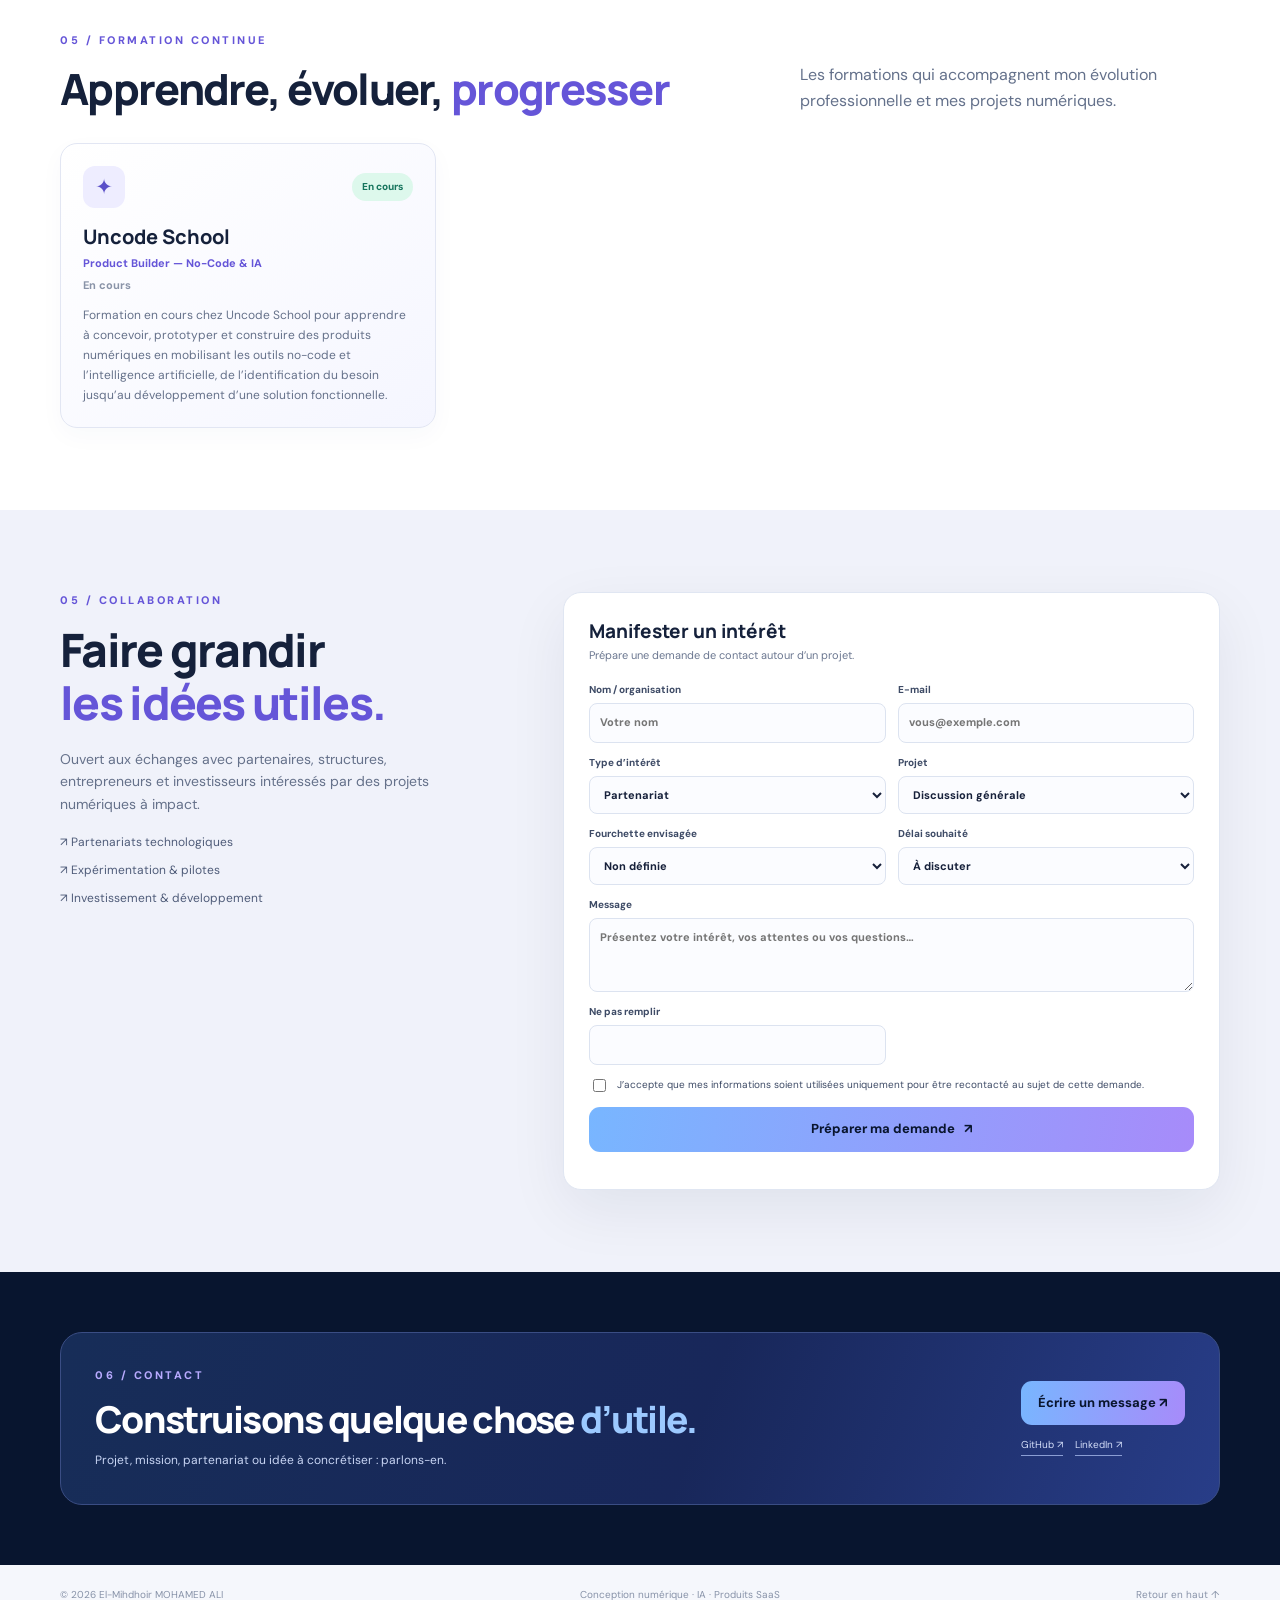
==== commit 07ff82dd: "feat(portfolio): connect investor form fields and honeypot" ====
--- a/index.html
+++ b/index.html
@@ -49,8 +49,9 @@
 <label>Projet<select name="project" id="investor-project"><option value="Discussion générale">Discussion générale</option></select></label>
 <label>Fourchette envisagée<select name="amount"><option>Non définie</option><option>Moins de 10 000 €</option><option>10 000 – 50 000 €</option><option>50 000 – 100 000 €</option><option>100 000 – 500 000 €</option><option>Plus de 500 000 €</option><option>À discuter</option></select></label>
 <label>Délai souhaité<select name="timing"><option>À discuter</option><option>Immédiatement</option><option>Dans les 3 mois</option><option>Dans les 6 à 12 mois</option><option>Veille / exploration</option></select></label>
-<label class="full">Message<textarea name="message" rows="3" placeholder="Présentez votre intérêt, vos attentes ou vos questions…"></textarea></label>
-<label class="consent full"><input type="checkbox" required>J’accepte que mes informations soient utilisées uniquement pour être recontacté au sujet de cette demande.</label>
+<label class="full">Message<textarea name="message" rows="3" minlength="10" placeholder="Présentez votre intérêt, vos attentes ou vos questions…"></textarea></label>
+<label class="honeypot" aria-hidden="true">Ne pas remplir<input name="website" tabindex="-1" autocomplete="off"></label>
+<label class="consent full"><input name="consent" type="checkbox" required>J’accepte que mes informations soient utilisées uniquement pour être recontacté au sujet de cette demande.</label>
 <button class="button primary full" type="submit">Préparer ma demande <b>↗</b></button><p id="investor-result" class="form-message full" aria-live="polite"></p>
 </div></form></div></section>
 <section class="contact-section" id="contact"><div class="container contact-card"><div><div class="section-kicker">06 / Contact</div><h2>Construisons quelque chose <span>d’utile.</span></h2><p>Projet, mission, partenariat ou idée à concrétiser : parlons-en.</p></div><div class="contact-actions"><a class="button primary" id="email-link" href="mailto:contact@elmi-portfolio.fr">Écrire un message ↗</a><div id="social-links" class="social-links"></div></div></div></section>
--- a/styles.css
+++ b/styles.css
@@ -18,22 +18,23 @@
 .training-section{background:#fff}.training-list{display:grid;grid-template-columns:repeat(3,1fr);gap:16px}.training-card{background:linear-gradient(145deg,#fff,#f5f6ff);border:1px solid #e2e6f3;border-radius:17px;padding:22px;box-shadow:0 8px 24px #1d3a7508}.training-card-top{display:flex;justify-content:space-between;align-items:center;gap:12px}.training-icon{width:42px;height:42px;display:grid;place-items:center;border-radius:12px;background:#eeedff;color:#5b50c8;font-size:21px}.training-status{font-size:10px;font-weight:800;color:#16755d;background:#ddf8ec;border-radius:99px;padding:6px 10px}.training-card h3{font:750 20px Manrope;margin:15px 0 5px}.training-type,.training-period{font-size:11px;color:#6555d8;font-weight:750}.training-period{margin-top:4px;color:#8a94a8}.training-card p{font-size:12px;color:#65718a;line-height:1.65;margin:12px 0 0}
 @media(max-width:680px){.training-list{grid-template-columns:1fr}}
 
-
-/* Accessibilité et finitions */
-.skip-link{position:fixed;top:12px;left:12px;z-index:1000;transform:translateY(-160%);background:#fff;color:#09142b;padding:12px 16px;border-radius:9px;font-weight:800;box-shadow:0 8px 24px #0003}
-.skip-link:focus{transform:translateY(0);outline:3px solid #8b7cff;outline-offset:3px}
-:focus-visible{outline:3px solid #8b7cff;outline-offset:3px}
-button:focus-visible,a:focus-visible,input:focus-visible,select:focus-visible,textarea:focus-visible{outline:3px solid #8b7cff;outline-offset:3px}
-body.modal-open{overflow:hidden}
-.form-note{font-size:11px!important;line-height:1.55;color:#53617d;background:#f4f6fc;border-left:3px solid #6555d8;padding:10px 12px;border-radius:0 8px 8px 0;margin:0 0 15px!important}
-.status-text{font-size:11px}
-.project-category,.card-tags span,.training-status{font-size:11px}
-.empty-state{line-height:1.6}
-@media(max-width:680px){
-  .mobile-nav{padding-left:4%;padding-right:4%}
-  .mobile-nav a{min-height:42px;display:flex;align-items:center}
-  .hero-visual{max-width:100%;overflow:hidden}
-  .project-toolbar{gap:14px}
-}
-
-.privacy-note{font-size:11px;line-height:1.55;color:#53617d;background:#f4f6fc;border-left:3px solid #6555d8;padding:10px 12px;border-radius:0 8px 8px 0;margin:0}
+/* PORFOLIO 2.0 — Services & commercial presentation */
+.services-section{background:#f7f8fc}
+.services-grid{display:grid;grid-template-columns:repeat(2,minmax(0,1fr));gap:18px}
+.service-card{display:flex;flex-direction:column;min-height:330px;padding:26px;border:1px solid #e1e6f1;border-radius:20px;background:linear-gradient(145deg,#fff,#f9faff);box-shadow:0 10px 30px #12234b08;transition:transform .2s ease,box-shadow .2s ease}
+.service-card:hover{transform:translateY(-4px);box-shadow:0 18px 40px #12234b12}
+.service-icon{width:46px;height:46px;display:grid;place-items:center;border-radius:14px;background:#e9eaff;color:#554bd0;font-size:22px}
+.service-card h3{font:800 20px Manrope;margin:18px 0 7px;color:#101b38}
+.service-tagline{font-size:12px;font-weight:750;color:#5c52c8;margin:0}
+.service-description{font-size:13px;line-height:1.7;color:#65718a;margin:13px 0}
+.service-deliverables{list-style:none;padding:0;margin:0 0 20px;display:grid;gap:8px}
+.service-deliverables li{font-size:12px;color:#42506a}
+.service-deliverables li:before{content:"✓";color:#23876d;font-weight:900;margin-right:9px}
+.service-bottom{margin-top:auto;padding-top:17px;border-top:1px solid #e8ebf4;display:flex;align-items:center;justify-content:space-between;gap:12px}
+.service-price{font-size:12px;font-weight:800;color:#172443}
+.service-cta{font-size:12px;font-weight:800;color:#5449c5;text-decoration:none}
+.service-cta:hover{text-decoration:underline}
+.services-note{display:flex;justify-content:space-between;align-items:center;gap:18px;margin-top:24px;padding:22px 25px;border-radius:16px;background:#0b1732;color:#dce5ff}
+.services-note span{font-size:13px}
+.services-note .button{white-space:nowrap}
+@media(max-width:680px){.services-grid{grid-template-columns:1fr}.service-card{min-height:0;padding:22px}.services-note{align-items:flex-start;flex-direction:column}}
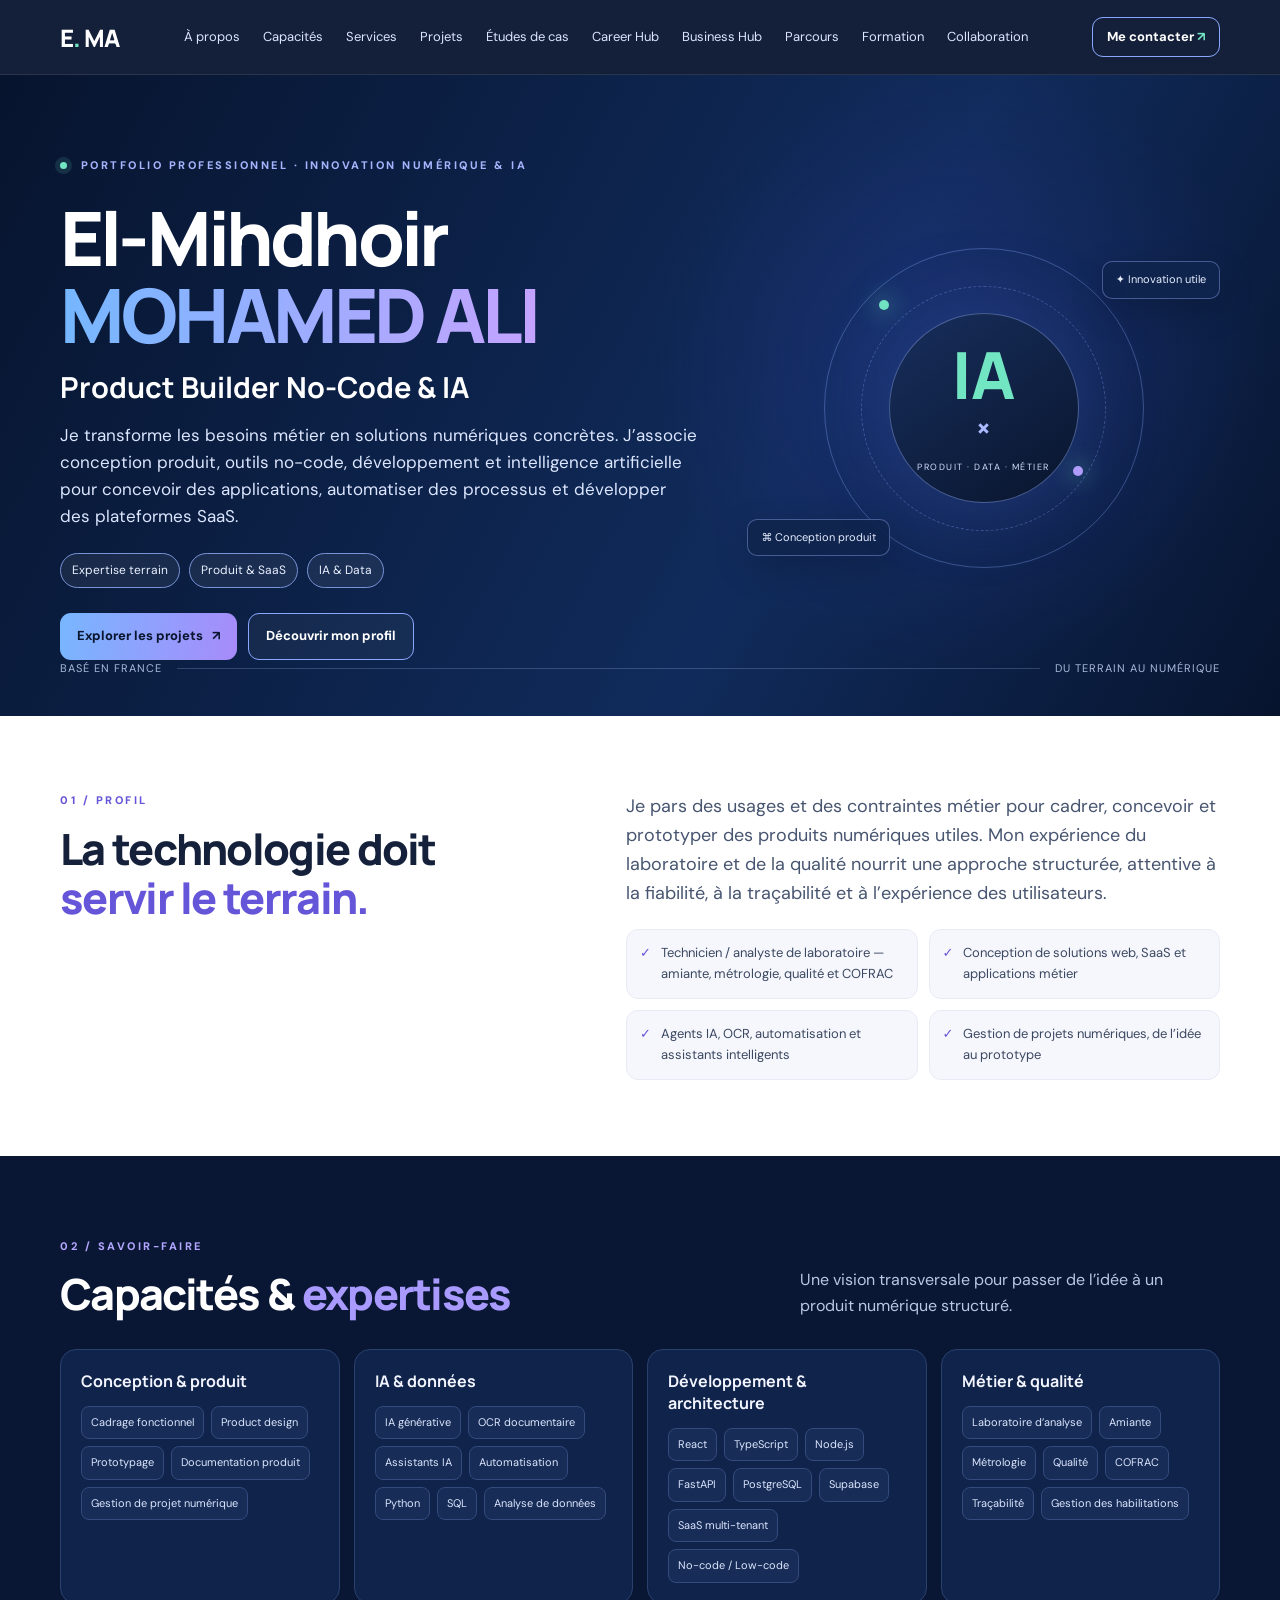
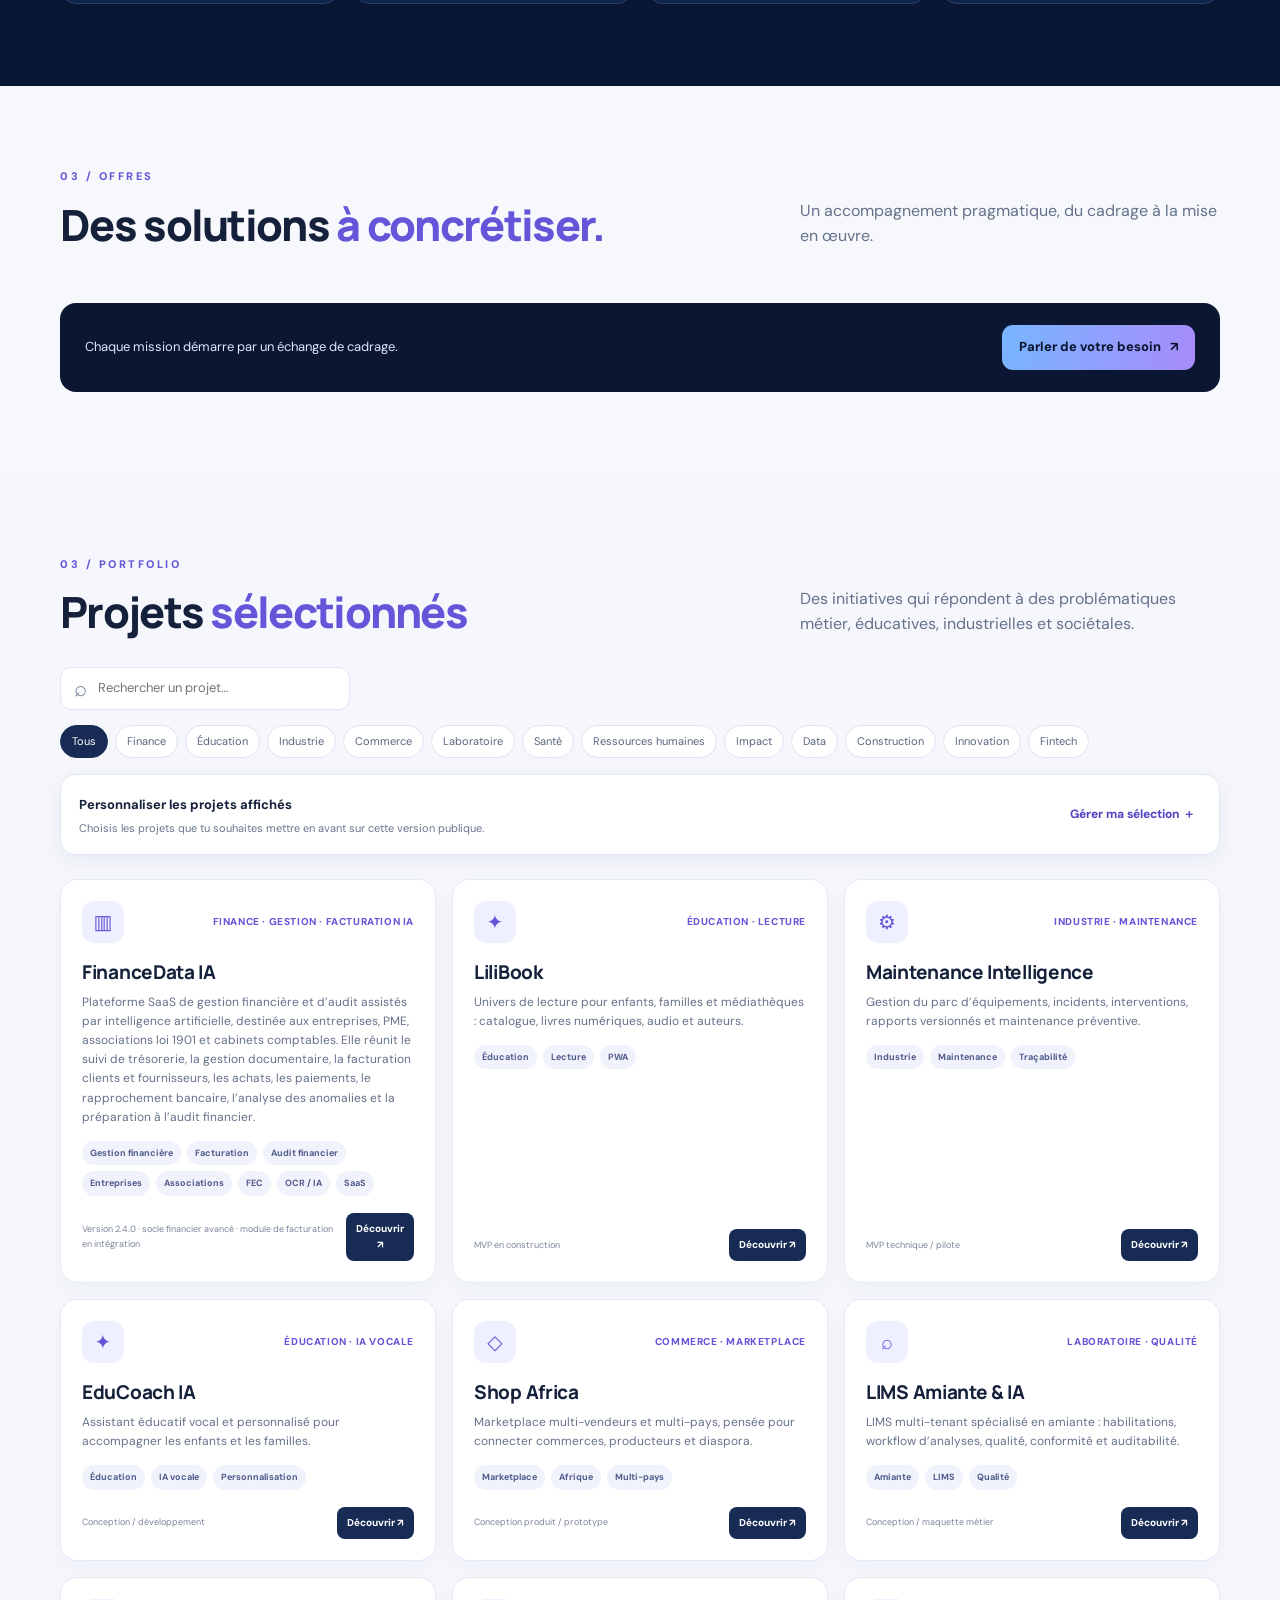
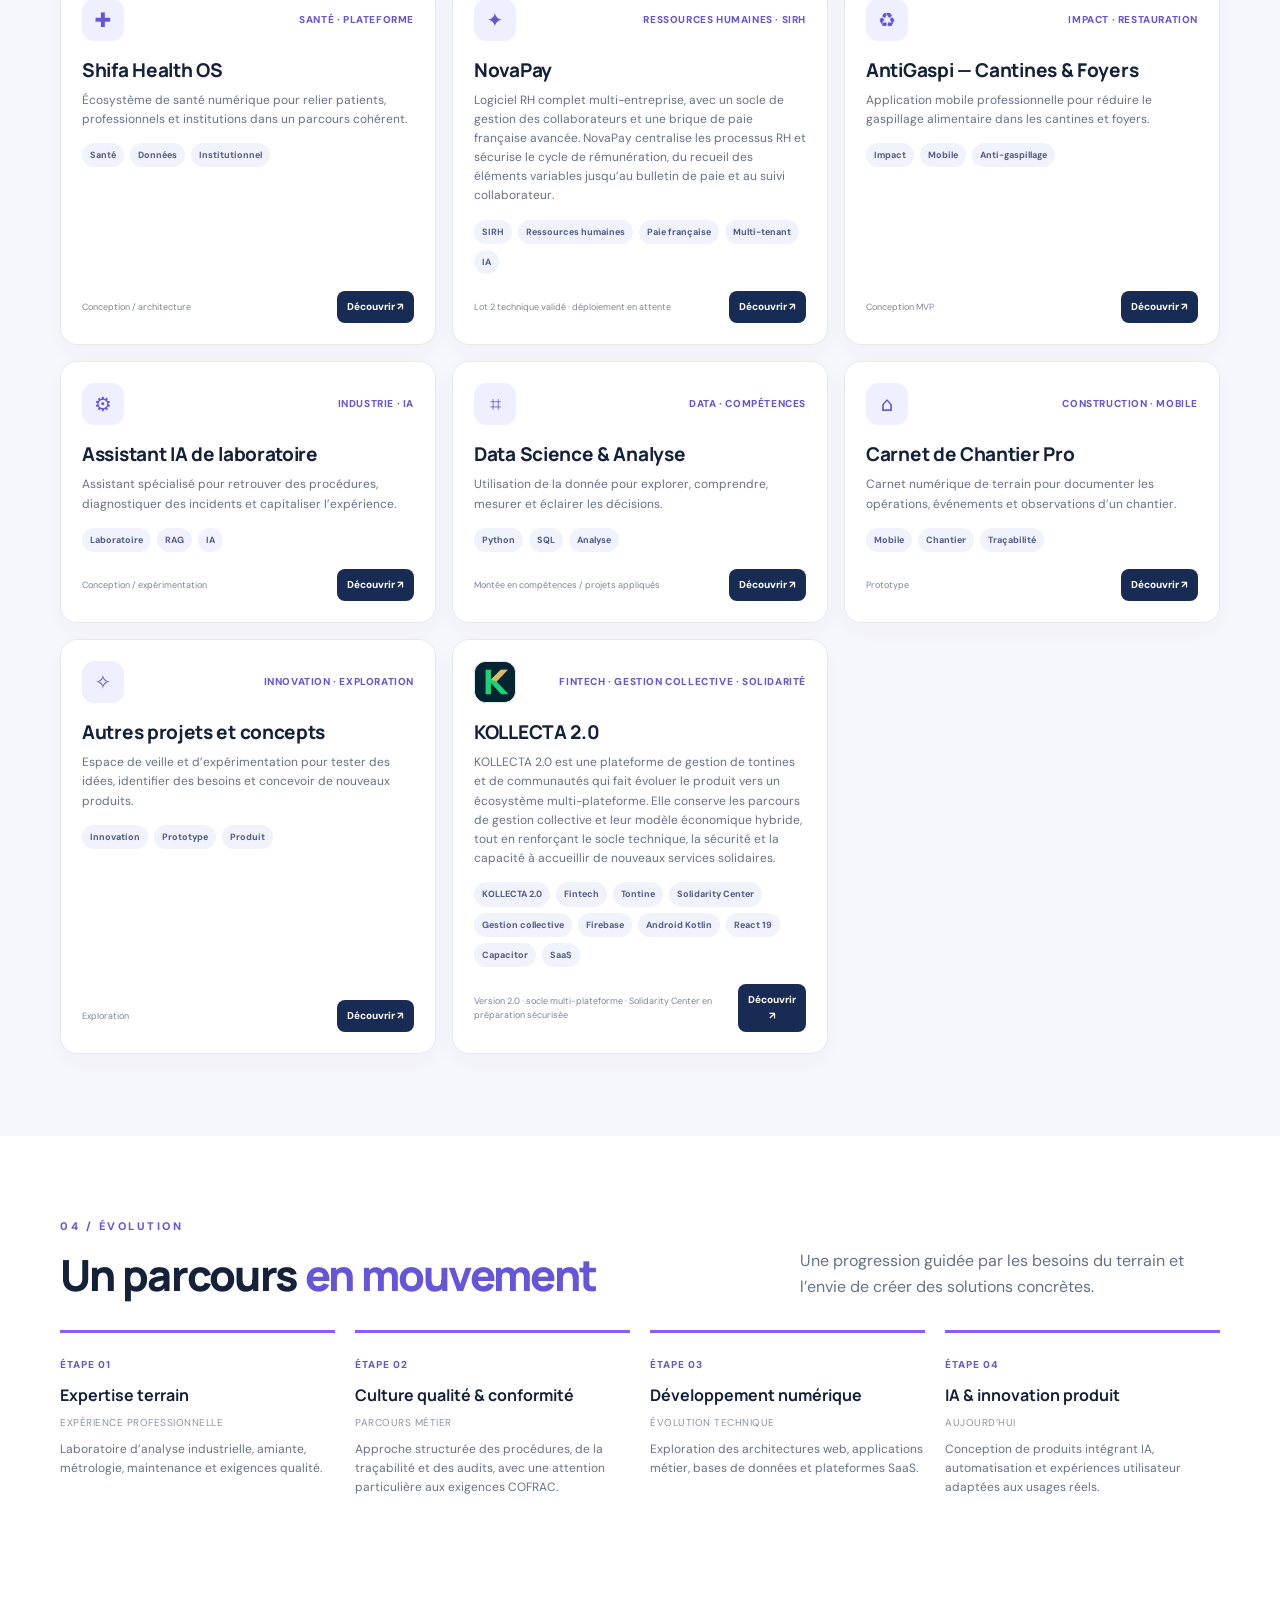
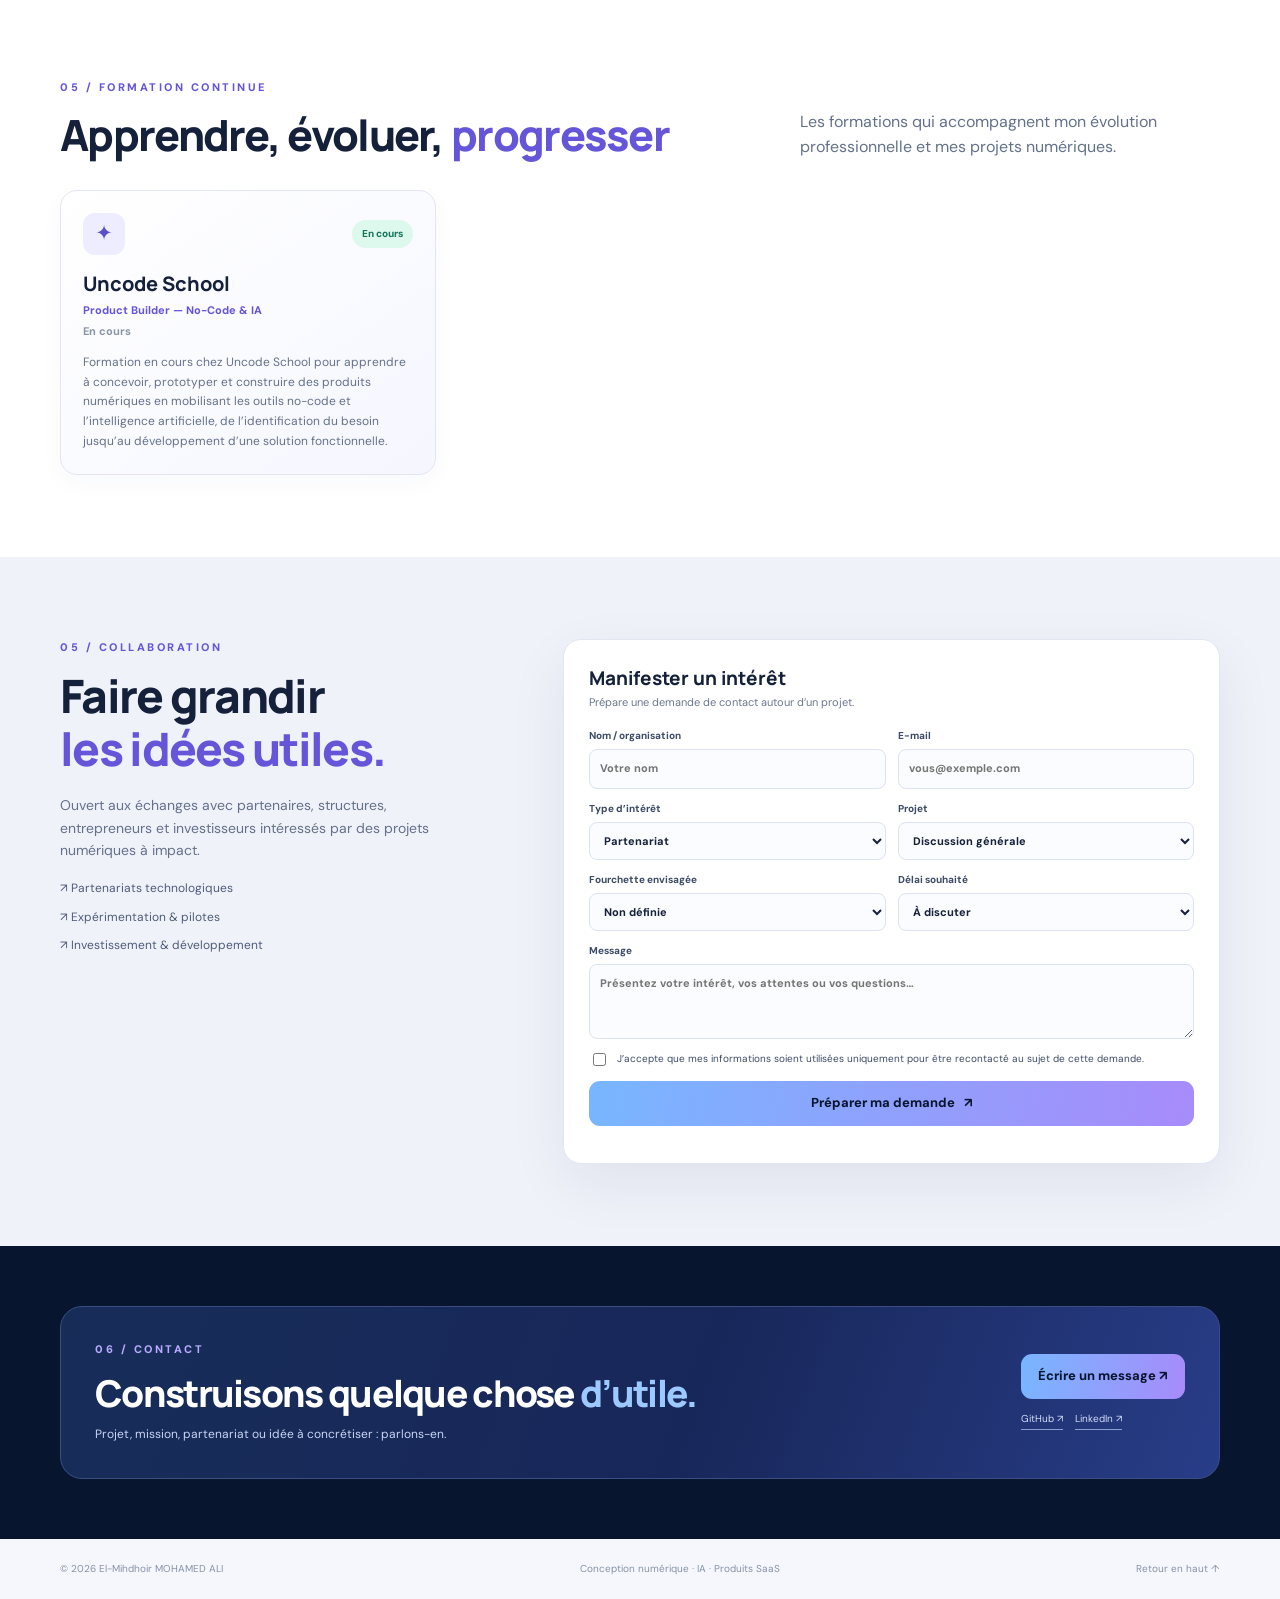
==== commit a947adbb: "Portfolio 3.0: link Project Showcase, Career Hub and Business Hub" ====
--- a/index.html
+++ b/index.html
@@ -13,10 +13,10 @@
 <body>
 <header class="site-header"><div class="container nav">
   <a class="brand" href="#home" aria-label="Accueil">E<span>.</span> MA</a>
-  <nav class="nav-links" aria-label="Navigation principale"><a href="#about">À propos</a><a href="#capabilities">Capacités</a><a href="#services">Services</a><a href="#projects">Projets</a><a href="#journey">Parcours</a><a href="#training">Formation</a><a href="#investors">Investisseurs</a></nav>
+  <nav class="nav-links" aria-label="Navigation principale"><a href="#about">À propos</a><a href="#capabilities">Capacités</a><a href="#services">Services</a><a href="#projects">Projets</a><a href="etudes-de-cas.html">Études de cas</a><a href="career.html">Career Hub</a><a href="business.html">Business Hub</a><a href="#journey">Parcours</a><a href="#training">Formation</a><a href="#investors">Collaboration</a></nav>
   <a class="nav-cta" href="#contact">Me contacter <span>↗</span></a>
   <button class="mobile-menu" id="mobile-menu" aria-expanded="false" aria-label="Ouvrir le menu">☰</button>
-</div><nav class="mobile-nav" id="mobile-nav" aria-label="Menu mobile"><a href="#about">À propos</a><a href="#capabilities">Capacités</a><a href="#services">Services</a><a href="#projects">Projets</a><a href="#journey">Parcours</a><a href="#training">Formation</a><a href="#investors">Investisseurs</a><a href="#contact">Contact</a></nav></header>
+</div><nav class="mobile-nav" id="mobile-nav" aria-label="Menu mobile"><a href="#about">À propos</a><a href="#capabilities">Capacités</a><a href="#services">Services</a><a href="#projects">Projets</a><a href="etudes-de-cas.html">Études de cas</a><a href="career.html">Career Hub</a><a href="business.html">Business Hub</a><a href="#journey">Parcours</a><a href="#training">Formation</a><a href="#investors">Collaboration</a><a href="#contact">Contact</a></nav></header>
 <main>
 <section class="hero" id="home"><div class="container hero-grid">
  <div class="hero-copy"><div class="eyebrow"><span class="live-dot"></span> Portfolio professionnel · Innovation numérique & IA</div>
--- a/styles.css
+++ b/styles.css
@@ -5,7 +5,7 @@
 .intro-strip{background:white;padding:76px 0}.intro-grid{display:grid;grid-template-columns:.9fr 1.1fr;gap:80px;align-items:start}.section-kicker{color:#6555d8;margin-bottom:14px}.intro-grid h2,.section-heading h2,.investor-grid h2,.contact-card h2{font:800 clamp(29px,4vw,43px)/1.15 Manrope,sans-serif;letter-spacing:-1.7px;margin:0}.intro-grid h2 span,.section-heading h2 span,.investor-grid h2 span,.contact-card h2 span{color:#6555d8}.section-lead{font-size:18px;color:#475570;margin:0 0 22px;max-width:690px}.highlight-list{display:grid;grid-template-columns:1fr 1fr;gap:11px}.highlight-item{display:flex;gap:10px;color:#3b4862;font-size:13px;padding:13px;background:#f6f7fc;border:1px solid #e8ebf5;border-radius:12px}.highlight-item b{color:#6555d8}
 .section{padding:82px 0}.dark-section{background:#0a1734;color:white}.section-heading{display:flex;align-items:end;justify-content:space-between;gap:28px;margin-bottom:30px}.section-heading>p{max-width:420px;color:#64718b;margin:0}.dark-section .section-heading>p{color:#b9c7e5}.dark-section .section-kicker{color:#b3a6ff}.dark-section .section-heading h2 span{color:#a99aff}
 .skills-grid{display:grid;grid-template-columns:repeat(4,1fr);gap:14px}.skill-group{background:#10234a;border:1px solid #29416d;border-radius:16px;padding:20px}.skill-group h3{margin:0 0 14px;font:700 16px Manrope;color:#f2f5ff}.skill-tags{display:flex;flex-wrap:wrap;gap:7px}.skill-tags span{padding:7px 9px;background:#172c56;border:1px solid #334b7d;border-radius:8px;color:#dce6ff;font-size:11px}
-.projects-section{background:#f5f7fc}.project-toolbar{display:flex;gap:15px;align-items:center;justify-content:space-between;flex-wrap:wrap;margin:5px 0 16px}.search-box{display:flex;gap:9px;align-items:center;background:white;border:1px solid var(--line);border-radius:11px;padding:0 13px;min-width:min(100%,290px);height:43px;flex:0 1 290px;color:#727f9a}.search-box span{font-size:22px}.search-box input{border:0;outline:0;width:100%;background:transparent;color:var(--ink);font-size:13px}.filter-list{display:flex;gap:7px;flex-wrap:wrap}.filter-chip{border:1px solid #dce2ef;background:#fff;border-radius:99px;padding:7px 11px;font-size:11px;color:#59657e}.filter-chip[aria-pressed=true]{background:#172b55;color:white;border-color:#172b55}.customize-panel{background:#fff;border:1px solid var(--line);border-radius:15px;padding:16px 18px;margin-bottom:24px;display:grid;grid-template-columns:1fr auto;gap:8px;box-shadow:0 5px 20px #142b5410}.customize-panel strong{font-size:13px}.customize-panel p{font-size:11px;color:#69758d;margin:3px 0 0}.text-button{border:0;background:transparent;color:#5144c5;font-size:12px;font-weight:800}.customizer-content{grid-column:1/-1;border-top:1px solid #edf0f7;padding-top:13px;margin-top:8px}.customizer-actions{display:flex;gap:8px;margin-bottom:11px}.customizer-actions button{border:1px solid #dce2f2;background:#f8f9fd;color:#3e4b68;border-radius:8px;padding:6px 10px;font-size:11px}.project-picker{display:flex;flex-wrap:wrap;gap:8px}.project-option{display:flex;align-items:center;gap:7px;padding:7px 10px;border:1px solid #e1e6f1;border-radius:9px;font-size:11px;color:#394760}.project-option input{accent-color:#5b4ce2}.small-note{font-size:10px;color:#68748d;margin:10px 0 0}.project-grid{display:grid;grid-template-columns:repeat(3,1fr);gap:16px}.project-card{background:white;border:1px solid #e4e9f2;border-radius:17px;padding:21px;min-height:260px;display:flex;flex-direction:column;box-shadow:0 8px 24px #1d3a7508;transition:.23s}.project-card:hover{transform:translateY(-4px);box-shadow:var(--shadow);border-color:#c9ccf4}.card-topline{display:flex;justify-content:space-between;align-items:center;gap:10px}.project-icon{width:42px;height:42px;border-radius:12px;background:#eef0ff;color:#6255d7;display:grid;place-items:center;font-size:20px}.project-category{font-size:10px;color:#6555d8;font-weight:800;text-transform:uppercase;letter-spacing:.6px}.project-card h3{font:750 19px Manrope,sans-serif;margin:16px 0 8px;letter-spacing:-.3px}.project-card p{font-size:12px;color:#65718a;margin:0;line-height:1.6}.card-tags{display:flex;flex-wrap:wrap;gap:6px;margin-top:14px}.card-tags span{font-size:9px;padding:5px 8px;border-radius:99px;background:#f0f2fc;color:#515b8b;font-weight:700}.card-bottom{display:flex;align-items:center;justify-content:space-between;gap:10px;margin-top:auto;padding-top:17px}.status-text{font-size:9px;color:#7a849b}.details-button{border:0;background:#172b55;color:white;border-radius:8px;padding:8px 10px;font-size:10px;font-weight:800}.details-button:hover{background:#4b42b7}.empty-state,.loading{text-align:center;padding:35px;color:#68748d;font-size:13px}
+.projects-section{background:#f5f7fc}.project-toolbar{display:flex;gap:15px;align-items:center;justify-content:space-between;flex-wrap:wrap;margin:5px 0 16px}.search-box{display:flex;gap:9px;align-items:center;background:white;border:1px solid var(--line);border-radius:11px;padding:0 13px;min-width:min(100%,290px);height:43px;flex:0 1 290px;color:#727f9a}.search-box span{font-size:22px}.search-box input{border:0;outline:0;width:100%;background:transparent;color:var(--ink);font-size:13px}.filter-list{display:flex;gap:7px;flex-wrap:wrap}.filter-chip{border:1px solid #dce2ef;background:#fff;border-radius:99px;padding:7px 11px;font-size:11px;color:#59657e}.filter-chip[aria-pressed=true]{background:#172b55;color:white;border-color:#172b55}.customize-panel{background:#fff;border:1px solid var(--line);border-radius:15px;padding:16px 18px;margin-bottom:24px;display:grid;grid-template-columns:1fr auto;gap:8px;box-shadow:0 5px 20px #142b5410}.customize-panel strong{font-size:13px}.customize-panel p{font-size:11px;color:#69758d;margin:3px 0 0}.text-button{border:0;background:transparent;color:#5144c5;font-size:12px;font-weight:800}.customizer-content{grid-column:1/-1;border-top:1px solid #edf0f7;padding-top:13px;margin-top:8px}.customizer-actions{display:flex;gap:8px;margin-bottom:11px}.customizer-actions button{border:1px solid #dce2f2;background:#f8f9fd;color:#3e4b68;border-radius:8px;padding:6px 10px;font-size:11px}.project-picker{display:flex;flex-wrap:wrap;gap:8px}.project-option{display:flex;align-items:center;gap:7px;padding:7px 10px;border:1px solid #e1e6f1;border-radius:9px;font-size:11px;color:#394760}.project-option input{accent-color:#5b4ce2}.small-note{font-size:10px;color:#68748d;margin:10px 0 0}.project-grid{display:grid;grid-template-columns:repeat(3,1fr);gap:16px}.project-card{background:white;border:1px solid #e4e9f2;border-radius:17px;padding:21px;min-height:260px;display:flex;flex-direction:column;box-shadow:0 8px 24px #1d3a7508;transition:.23s}.project-card:hover{transform:translateY(-4px);box-shadow:var(--shadow);border-color:#c9ccf4}.card-topline{display:flex;justify-content:space-between;align-items:center;gap:10px}.project-icon{width:42px;height:42px;border-radius:12px;background:#eef0ff;color:#6255d7;display:grid;place-items:center;font-size:20px}.project-logo{object-fit:contain;padding:0;background:#042431;border:1px solid #d8eee5}.project-category{font-size:10px;color:#6555d8;font-weight:800;text-transform:uppercase;letter-spacing:.6px}.project-card h3{font:750 19px Manrope,sans-serif;margin:16px 0 8px;letter-spacing:-.3px}.project-card p{font-size:12px;color:#65718a;margin:0;line-height:1.6}.card-tags{display:flex;flex-wrap:wrap;gap:6px;margin-top:14px}.card-tags span{font-size:9px;padding:5px 8px;border-radius:99px;background:#f0f2fc;color:#515b8b;font-weight:700}.card-bottom{display:flex;align-items:center;justify-content:space-between;gap:10px;margin-top:auto;padding-top:17px}.status-text{font-size:9px;color:#7a849b}.details-button{border:0;background:#172b55;color:white;border-radius:8px;padding:8px 10px;font-size:10px;font-weight:800}.details-button:hover{background:#4b42b7}.empty-state,.loading{text-align:center;padding:35px;color:#68748d;font-size:13px}
 .journey-section{background:white}.journey-list{display:grid;grid-template-columns:repeat(4,1fr);gap:20px}.journey-item{border-top:3px solid #8b5cf6;padding:17px 0}.journey-item .journey-index{font-size:10px;color:#6555d8;font-weight:800;letter-spacing:1px}.journey-item h3{font:700 16px Manrope;margin:9px 0}.journey-item .journey-date{color:#8a94a8;font-size:10px;text-transform:uppercase;letter-spacing:.5px}.journey-item p{font-size:12px;color:#65718a;margin:9px 0 0}
 .investor-section{background:#f0f2fa}.investor-grid{display:grid;grid-template-columns:.8fr 1.2fr;gap:65px;align-items:start}.investor-grid h2{font-size:clamp(32px,4vw,46px)}.investor-grid>div>p{color:#65718a;max-width:420px;font-size:14px;margin:18px 0}.investor-points{display:grid;gap:9px;color:#4f5c79;font-size:12px}.investor-form{background:white;padding:25px;border:1px solid #e0e6f2;border-radius:18px;box-shadow:var(--shadow)}.investor-form h3{font:750 19px Manrope;margin:0}.investor-form>p{font-size:11px;color:#6b7790;margin:3px 0 17px}.form-grid{display:grid;grid-template-columns:1fr 1fr;gap:12px}.form-grid label{display:grid;gap:5px;font-size:10px;font-weight:750;color:#3e4b66}.form-grid input,.form-grid select,.form-grid textarea{min-width:0;width:100%;border:1px solid #dce3f0;border-radius:8px;padding:10px;background:#fbfcff;color:#17213b;font-size:11px;outline-color:#9689f0}.form-grid .full{grid-column:1/-1}.form-grid .consent{display:flex;align-items:flex-start;gap:8px;font-weight:400;line-height:1.5}.consent input{width:auto;margin-top:2px}.form-message{font-size:11px;color:#4b42b7;margin:0}
 .contact-section{padding:60px 0;background:#08152f}.contact-card{display:flex;justify-content:space-between;align-items:center;gap:35px;background:linear-gradient(110deg,#172d58,#18275a 55%,#283d88);color:white;border:1px solid #3a4d84;border-radius:22px;padding:34px}.contact-card .section-kicker{color:#b8aaff}.contact-card h2{font-size:clamp(25px,3vw,37px)}.contact-card h2 span{color:#9cc9ff}.contact-card p{font-size:12px;color:#c8d5f4;margin:10px 0 0}.contact-actions{display:flex;flex-direction:column;align-items:flex-start;gap:12px}.social-links{display:flex;gap:12px;flex-wrap:wrap}.social-links a{font-size:10px;color:#d3ddf8;border-bottom:1px solid #8b9ed4;padding-bottom:2px}.footer-content{display:flex;justify-content:space-between;gap:15px;flex-wrap:wrap;padding:22px 0;color:#8792a8;font-size:10px}
@@ -38,3 +38,7 @@
 .services-note span{font-size:13px}
 .services-note .button{white-space:nowrap}
 @media(max-width:680px){.services-grid{grid-template-columns:1fr}.service-card{min-height:0;padding:22px}.services-note{align-items:flex-start;flex-direction:column}}
+
+/* Anti-spam honeypot: invisible to visitors, accessible form structure retained. */
+.honeypot{position:absolute!important;left:-10000px!important;width:1px!important;height:1px!important;overflow:hidden!important;opacity:0!important;pointer-events:none!important}
+#investor-form button[disabled]{opacity:.65;cursor:wait}
